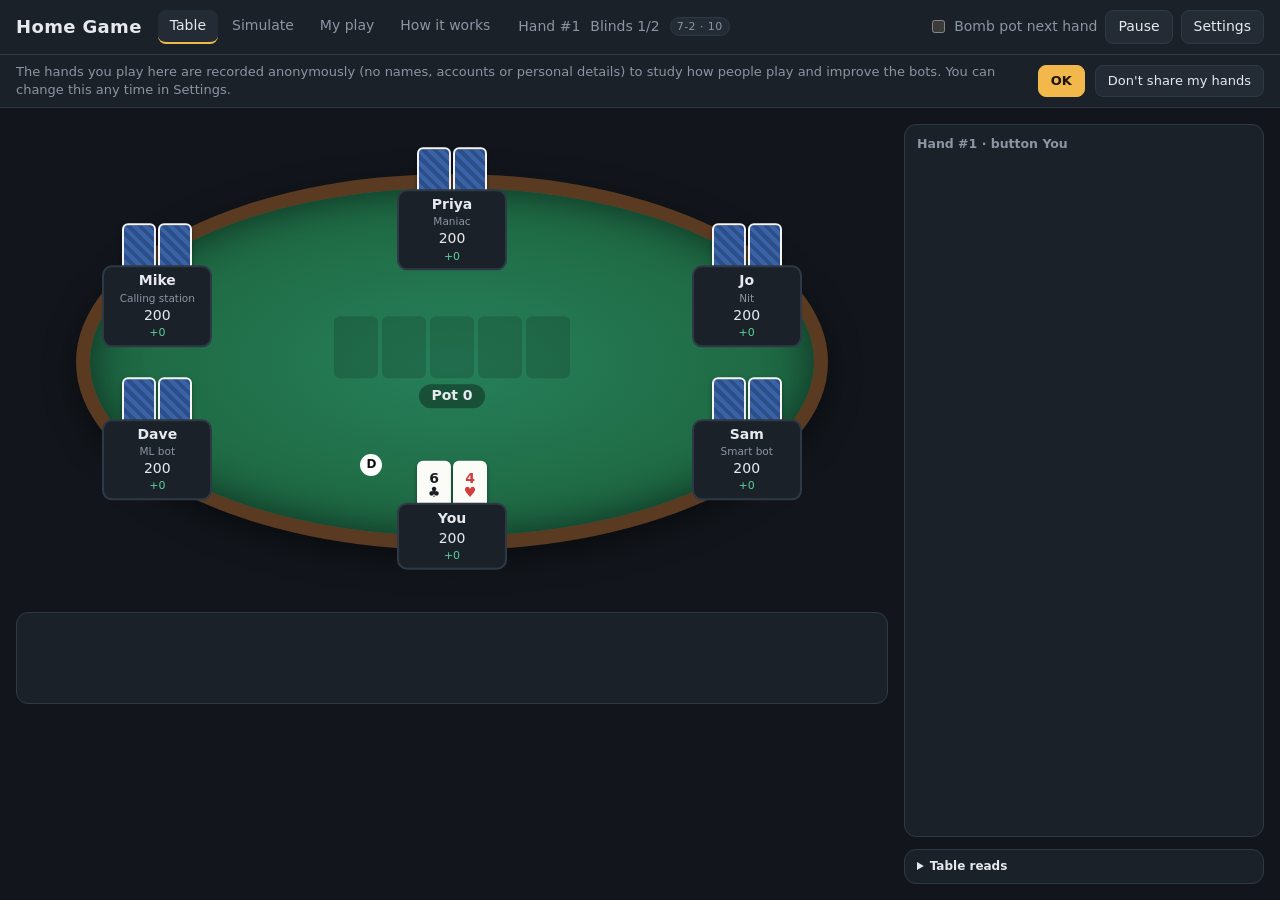
==== poker/index.html @ a900704f "better wording" ====
<!doctype html>
<html lang="en">
  <head>
    <meta charset="UTF-8" />
    <meta name="viewport" content="width=device-width, initial-scale=1.0" />
    <title>Home Game</title>
    <script type="module" crossorigin src="/poker/assets/index-DXWaeYOA.js"></script>
    <link rel="stylesheet" crossorigin href="/poker/assets/index-NTzuXnZW.css">
  </head>
  <body>
    <div id="root"></div>
  </body>
</html>
---- poker/assets/index-NTzuXnZW.css ----
:root{--bg: #12161c;--panel: #1b2129;--panel-2: #232b35;--border: #2f3946;--text: #e6e9ee;--muted: #8b95a3;--felt: #1f6b45;--felt-edge: #5a3b22;--accent: #f2b84b;--good: #5ad19a;--bad: #ef6b6b;--card: #fbfbf8;--card-red: #d23c3c;--card-black: #1b1f24;color-scheme:dark}*{box-sizing:border-box}body{margin:0;background:var(--bg);color:var(--text);font:14px/1.4 system-ui,-apple-system,Segoe UI,sans-serif}button{font:inherit;color:var(--text);background:var(--panel-2);border:1px solid var(--border);border-radius:8px;padding:6px 12px;cursor:pointer}button:hover{border-color:var(--muted)}button.primary,button.raise{background:var(--accent);color:#1a1407;border-color:var(--accent);font-weight:600}button.fold{background:#3a2226;border-color:#5c3036}input{font:inherit;color:var(--text);background:var(--bg);border:1px solid var(--border);border-radius:6px;padding:4px 8px}.app{display:flex;flex-direction:column;min-height:100vh}header{display:flex;align-items:center;gap:16px;flex-wrap:wrap;padding:10px 16px;border-bottom:1px solid var(--border);background:var(--panel)}header h1{font-size:18px;margin:0;letter-spacing:.02em}.share-notice{display:flex;align-items:center;gap:10px;flex-wrap:wrap;padding:8px 16px;border-bottom:1px solid var(--border);background:var(--panel);color:var(--muted);font-size:13px}.share-notice span{flex:1 1 320px}.meta{display:flex;gap:10px;align-items:center;color:var(--muted);flex-wrap:wrap}.controls{margin-left:auto;display:flex;gap:8px;align-items:center}.toggle{display:flex;gap:6px;align-items:center;color:var(--muted);cursor:pointer}.tag{display:inline-block;font-size:11px;padding:1px 6px;border-radius:999px;background:var(--panel-2);border:1px solid var(--border);color:var(--muted);text-transform:uppercase;letter-spacing:.04em}.tag.bomb{background:#7a2e1d;border-color:#b4472c;color:#ffd9cc}.tag.nit{margin-left:6px;background:#3b3357;border-color:#5d4f8c;color:#d8ccff}main{flex:1;display:grid;grid-template-columns:minmax(0,1fr) 360px;gap:16px;padding:16px}@media (max-width: 900px){main{grid-template-columns:1fr}}.table-col{display:flex;flex-direction:column;gap:12px;min-width:0}.table-wrap{width:100%;max-width:1000px;margin:0 auto;padding:50px 60px}.felt{position:relative;width:100%;aspect-ratio:2 / 1;border-radius:50%;background:radial-gradient(ellipse at center,#26805a 0%,var(--felt) 60%,#17543a 100%);border:14px solid var(--felt-edge);box-shadow:inset 0 0 40px #00000080,0 10px 30px #00000080}.center{position:absolute;left:50%;top:50%;transform:translate(-50%,-50%);display:flex;flex-direction:column;align-items:center;gap:6px}.boards{display:flex;flex-direction:column;gap:4px}.board{display:flex;gap:4px}.slot{width:44px;height:62px;border-radius:6px;background:#00000026}.pot{background:#00000059;padding:2px 12px;border-radius:999px;font-weight:600}.card{width:44px;height:62px;border-radius:6px;background:var(--card);color:var(--card-black);display:flex;flex-direction:column;align-items:center;justify-content:center;font-weight:700;box-shadow:0 2px 4px #0006;line-height:1}.card .rank,.card .suit{font-size:18px}.card.red{color:var(--card-red)}.card.small{width:34px;height:48px}.card.small .rank,.card.small .suit{font-size:14px}.card.back{background:repeating-linear-gradient(45deg,#2c4f8a,#2c4f8a 4px,#3a62a6 4px,#3a62a6 8px);border:2px solid #f4f4f4}.seat{position:absolute;transform:translate(-50%,-50%);display:flex;flex-direction:column;align-items:center;gap:2px;width:120px}.seat .hole{display:flex;gap:2px;height:48px;margin-bottom:-8px;z-index:1}.plate{background:var(--panel);border:2px solid var(--border);border-radius:10px;padding:4px 10px;text-align:center;min-width:110px;position:relative;z-index:2}.plate .name{font-weight:600;white-space:nowrap}.plate .stack{font-variant-numeric:tabular-nums}.plate .net{font-size:11px;font-variant-numeric:tabular-nums}.net.up{color:var(--good)}.net.down{color:var(--bad)}.seat.acting .plate{border-color:var(--accent);box-shadow:0 0 12px #f2b84b99}.seat.folded{opacity:.45}.seat.winner .plate{border-color:var(--good);box-shadow:0 0 12px #5ad19a99}.last-action{font-size:12px;color:var(--muted);background:#00000080;padding:0 6px;border-radius:4px}.bet{position:absolute;transform:translate(-50%,-50%);background:#0d0f12cc;border:2px dashed var(--accent);color:var(--accent);border-radius:999px;padding:0 8px;font-weight:600;font-size:13px}.dealer{position:absolute;transform:translate(-50%,-50%);width:22px;height:22px;border-radius:50%;background:#fff;color:#111;font-weight:800;font-size:12px;display:flex;align-items:center;justify-content:center}.bottom-bar{min-height:92px;background:var(--panel);border:1px solid var(--border);border-radius:12px;padding:12px}.idle{display:flex;gap:12px;align-items:center;height:100%}.waiting{color:var(--muted)}.action-bar{display:flex;flex-direction:column;gap:8px;width:100%;max-width:460px}.action-bar .buttons{display:grid;grid-auto-flow:column;grid-auto-columns:1fr;gap:8px}.action-bar .buttons button{padding:10px 12px;font-size:15px;display:flex;flex-direction:column;align-items:center;line-height:1.2}.action-bar .buttons button small{font-size:11px;font-weight:500;opacity:.75}.sizing{display:flex;flex-direction:column;gap:6px}.presets{display:grid;grid-auto-flow:column;grid-auto-columns:1fr;gap:4px}.presets button{padding:5px 4px;font-size:13px}.presets button.on{border-color:var(--accent);color:var(--accent)}.amount-row{display:flex;gap:6px;align-items:center}.amount-row input[type=range]{flex:1;min-width:0;accent-color:var(--accent)}.amount-row .amount{width:72px;text-align:right}.amount-row .step{width:30px;padding:4px 0}.side{display:flex;flex-direction:column;gap:12px;max-height:calc(100vh - 100px);min-height:0}.log{background:var(--panel);border:1px solid var(--border);border-radius:12px;padding:10px 12px;flex:1;min-height:160px;overflow-y:auto;font-size:12.5px}.log-hand+.log-hand{margin-top:10px;padding-top:10px;border-top:1px solid var(--border)}.log-title{font-weight:600;color:var(--muted);margin-bottom:4px}.log-line.board{color:#9fd3ff}.log-line.win{color:var(--good)}.log-line.bounty{color:var(--accent);font-weight:600}.log-line.nit{color:#c9b6ff;font-weight:600}.log-line.post,.log-line.refund{color:var(--muted)}.modal-backdrop{position:fixed;top:0;right:0;bottom:0;left:0;background:#0009;display:flex;align-items:center;justify-content:center;z-index:10;padding:16px}.modal{background:var(--panel);border:1px solid var(--border);border-radius:14px;padding:18px 22px;width:560px;max-width:100%;max-height:90vh;overflow-y:auto}.modal h2{margin:0 0 8px}.modal h3{margin:14px 0 6px;font-size:13px;text-transform:uppercase;letter-spacing:.06em;color:var(--muted)}.field{display:flex;align-items:center;justify-content:space-between;gap:10px;padding:3px 0}.field span small{display:block;color:var(--muted);font-size:11px}.field input[type=number]{width:90px}.field input:not([type]){flex:1;max-width:300px}.field.check{justify-content:flex-start;cursor:pointer}.grid{display:grid;grid-template-columns:1fr 1fr;column-gap:20px}.rule{display:grid;grid-template-columns:1fr 1fr;column-gap:20px;align-items:center}.modal-actions{display:flex;justify-content:flex-end;gap:8px;margin-top:16px}.seat.out{opacity:.4}.last-action{animation:fade-in calc(.25s / var(--speed)) ease-out}.last-action.win{color:#0f2a1c;background:var(--good);font-weight:700}.seat.winner .plate{animation:glow calc(.9s / var(--speed)) ease-in-out 2}select{font:inherit;color:var(--text);background:var(--bg);border:1px solid var(--border);border-radius:6px;padding:4px 8px}.anim-deal{animation:deal calc(.32s / var(--speed)) cubic-bezier(.2,.8,.3,1) both}.anim-flip{animation:flip calc(.38s / var(--speed)) ease-out both}.anim-pop{animation:pop calc(.22s / var(--speed)) ease-out both}@keyframes deal{0%{opacity:0;transform:translateY(-60px) scale(.5) rotate(-15deg)}to{opacity:1;transform:none}}@keyframes flip{0%{opacity:0;transform:perspective(400px) rotateY(90deg) translateY(-6px)}to{opacity:1;transform:none}}@keyframes pop{0%{opacity:0;transform:translate(-50%,-50%) scale(.4)}to{opacity:1;transform:translate(-50%,-50%) scale(1)}}@keyframes fade-in{0%{opacity:0;transform:translateY(4px)}to{opacity:1;transform:none}}@keyframes glow{50%{box-shadow:0 0 26px #5ad19af2}}.chip-flight{position:absolute;transform:translate(-50%,-50%);z-index:5;pointer-events:none;background:var(--accent);color:#1a1407;font-weight:700;font-size:12px;border-radius:999px;padding:1px 8px;box-shadow:0 2px 6px #00000080;animation:fly calc(.6s / var(--speed)) ease-in-out both}@keyframes fly{0%{left:var(--fx);top:var(--fy);opacity:1}85%{opacity:1}to{left:var(--tx);top:var(--ty);opacity:0}}.no-anim *,.no-anim *:before,.no-anim *:after{animation:none!important}.no-anim .chip-flight{display:none}:root{--raise: #e0703a;--call: #3fa56b;--fold: #2a323d}.modal{display:flex;flex-direction:column;width:620px;height:min(720px,90vh);padding:0;overflow:hidden}.modal.wide{width:min(1240px,96vw)}.modal-head{padding:16px 22px 0;border-bottom:1px solid var(--border)}.modal-head h2{margin:0 0 10px}.modal-body{flex:1;overflow-y:auto;padding:14px 22px}.modal-actions{padding:12px 22px;margin:0;border-top:1px solid var(--border);align-items:center}.modal-actions .hint{margin-right:auto}.tabs{display:flex;gap:2px;flex-wrap:wrap}.tabs button{border:none;border-radius:8px 8px 0 0;background:transparent;color:var(--muted);padding:8px 14px;border-bottom:2px solid transparent}.tabs button.active{color:var(--text);border-bottom-color:var(--accent);background:var(--panel-2)}.tabs.small{margin-bottom:6px;border-bottom:1px solid var(--border)}.tabs.small button{padding:4px 10px;font-size:12.5px}button:disabled{opacity:.45;cursor:default}button.danger{border-color:#6b3036;color:#f3a3a3}button.link{background:none;border:none;color:var(--accent);padding:0 0 0 8px;text-decoration:underline}button.active{border-color:var(--accent)}.hint{color:var(--muted);font-size:12.5px}.muted{color:var(--muted)}.seat-rows{display:flex;flex-direction:column;gap:6px;margin:10px 0}.seat-row{display:grid;grid-template-columns:40px 1fr 1fr 1fr;gap:10px;align-items:center}.seat-row.head{color:var(--muted);font-size:12px;text-transform:uppercase;letter-spacing:.05em}.pe{display:grid;grid-template-columns:190px 300px minmax(0,1fr);gap:18px;min-height:100%}.pe-list{display:flex;flex-direction:column;gap:4px}.pe-item{text-align:left;display:flex;flex-direction:column;gap:1px}.pe-item small{font-size:11px;color:var(--accent)}.pe-item small.muted{color:var(--muted)}.pe-item.active{background:#2e3845}.pe-list-actions{display:flex;flex-direction:column;gap:6px;margin-top:10px}.pe-sliders h3{margin:12px 0 4px}.pe-sliders h4{margin:8px 0 2px;font-size:12px;color:var(--muted);font-weight:500}.slider{display:grid;grid-template-columns:130px 1fr 30px;gap:8px;align-items:center;padding:2px 0}.slider input{accent-color:var(--accent);width:100%}.slider-label{font-size:13px}.slider-value{font-variant-numeric:tabular-nums;color:var(--muted);text-align:right;font-size:12px}.range-stats{margin:6px 0;color:var(--muted)}.range-stats b{color:var(--text)}.range-grid{display:grid;grid-template-columns:repeat(13,1fr);gap:2px;-webkit-user-select:none;user-select:none;touch-action:none;max-width:470px}.range-cell{position:relative;aspect-ratio:1;display:flex;align-items:center;justify-content:center;font-size:11px;font-weight:600;border-radius:3px;cursor:crosshair;color:#fff;text-shadow:0 1px 2px rgba(0,0,0,.8)}.range-cell:hover{outline:2px solid var(--text);z-index:1}.range-cell.overridden{box-shadow:inset 0 0 0 2px #fff}.fav-dot{position:absolute;top:0;right:2px;font-size:9px;color:#ffe066}.legend{display:flex;gap:14px;flex-wrap:wrap;margin:8px 0;font-size:12px;color:var(--muted);align-items:center}.legend i{display:inline-block;width:12px;height:12px;border-radius:2px;margin-right:4px;vertical-align:-2px}.legend i.ov{box-shadow:inset 0 0 0 2px #fff;background:var(--fold)}.brushes{display:flex;gap:6px;align-items:center;flex-wrap:wrap;margin:6px 0}.brushes button{padding:4px 10px}@media (max-width: 1000px){.pe{grid-template-columns:1fr}}.plate .persona{font-size:10.5px;color:var(--muted);white-space:nowrap}.tilt{height:3px;background:#3a2226;border-radius:2px;margin-top:3px;overflow:hidden}.tilt i{display:block;height:100%;background:linear-gradient(to right,#f2b84b,#ef4b4b)}.advisor{background:var(--panel);border:1px solid var(--border);border-radius:12px;padding:10px 12px;font-size:12.5px}.advisor-head{display:flex;flex-direction:column;gap:2px;margin-bottom:8px}.advisor-rows{display:flex;flex-direction:column;gap:3px}.advisor-row{display:grid;grid-template-columns:1fr 70px 62px 34px auto;gap:6px;align-items:center;padding:2px 4px;border-radius:6px}.advisor-row.best{background:#2c3a2f}.advisor-row .ev,.advisor-row .mix{text-align:right;font-variant-numeric:tabular-nums}.advisor-row button{padding:1px 6px;font-size:11px}.ev-bar{position:relative;height:8px;background:var(--fold);border-radius:4px}.ev-bar i{position:absolute;top:0;bottom:0;border-radius:4px}.ev-bar i.pos{left:50%;background:var(--good)}.ev-bar i.neg{right:50%;background:var(--bad)}.advisor-note{font-size:11px;margin:6px 0}.advisor-rows.ml .advisor-row{grid-template-columns:1fr 50px 50px 40px 70px 44px}.advisor-rows.ml .advisor-row .ev small{font-size:10px}.advisor-rows.ml .advisor-row .ev.top-ev{color:var(--good);font-weight:600}.ev-differs{display:block;margin-bottom:4px;color:var(--text)}.advisor-rows.ml .advisor-row.header{font-size:10.5px}.advisor-rows.ml .advisor-row.header .mix,.advisor-rows.ml .advisor-row.header .ev{text-align:right}.advisor-rows.ml .advisor-row.header .ev-bar{background:none}.link-button{background:none;border:none;color:var(--muted);text-decoration:underline;padding:2px 4px;font-size:11px;align-self:flex-start}.trust{display:flex;flex-direction:column;gap:4px;margin-top:8px;font-size:11.5px}.trust-row{display:grid;grid-template-columns:90px 1fr 130px;gap:8px;align-items:center}.trust-row i{height:6px;background:var(--fold);border-radius:3px;overflow:hidden}.trust-row i b{display:block;height:100%;background:var(--accent)}.reads{display:flex;flex-direction:column;gap:6px;margin-top:6px}.read{display:flex;gap:8px;align-items:center}.mini-heat{display:grid;grid-template-columns:repeat(13,5px);gap:1px;flex-shrink:0}.mini-heat div{width:5px;height:5px;background:var(--accent)}.mini-heat.big{grid-template-columns:repeat(13,9px)}.mini-heat.big div{width:9px;height:9px;border-radius:1px}.ranges{display:flex;flex-direction:column;gap:8px;margin-top:10px}.range-read{display:flex;gap:10px;align-items:flex-start}.range-read .who{font-weight:600}.range-read small{display:block;font-size:11px}.range-compare{display:flex;gap:10px;margin-top:4px}.range-compare figure{margin:0;display:flex;flex-direction:column;gap:2px;font-size:10.5px}.slider-field{display:grid;grid-template-columns:1fr 200px 34px;gap:10px;align-items:center;margin:12px 0}.slider-field small{display:block;color:var(--muted);font-size:11px}.slider-field input{accent-color:var(--accent)}.rivalry-row{display:grid;grid-template-columns:1fr 20px 1fr 120px auto auto;gap:8px;align-items:center;margin-bottom:6px}.rivalry-row input[type=range]{accent-color:var(--bad)}.rival{margin-left:5px;color:#ff8a7a;cursor:help}.reads-panel{background:var(--panel);border:1px solid var(--border);border-radius:12px;padding:8px 12px;font-size:12px;flex-shrink:0;max-height:45vh;overflow-y:auto}.reads-panel summary{cursor:pointer;font-weight:600}.reads-head,.reads-stats{display:grid;grid-template-columns:1fr 36px 36px 36px 36px;gap:4px}.reads-head{margin:6px 0 2px;font-size:11px}.reads-head span:not(:first-child),.reads-stats span:not(:first-child){text-align:right;font-variant-numeric:tabular-nums}.reads-row{padding:5px 0;border-top:1px solid var(--border)}.reads-image{margin-top:2px}.reads-image .muted{font-size:11px}.view-tabs button{padding:6px 12px;border-radius:8px}.sim-view{padding:16px;max-width:1200px;margin:0 auto;display:flex;flex-direction:column;gap:16px}.sim-setup{background:var(--panel);border:1px solid var(--border);border-radius:12px;padding:14px 18px}.sim-setup h2{margin:0 0 4px}.sim-controls{display:flex;gap:18px;align-items:center;flex-wrap:wrap;margin-top:10px}.sim-controls .field{gap:8px}.sim-controls .field small{display:block;color:var(--muted);font-size:11px}.sim-controls input[type=number]{width:70px}.sim-tables{display:flex;flex-direction:column;gap:10px;margin-top:14px}.sim-table{border:1px solid var(--border);border-radius:10px;padding:10px 12px;background:var(--panel-2)}.sim-table-head{display:flex;align-items:center;gap:12px;flex-wrap:wrap;margin-bottom:8px}.sim-table-head .seat-count{display:flex;align-items:center;gap:6px;margin-left:auto}.sim-table-head .seat-count button{width:26px;padding:2px 0}.sim-table-head button.link{background:none;border:none;color:var(--muted);text-decoration:underline;padding:0}.sim-seats{display:grid;grid-template-columns:repeat(auto-fill,minmax(170px,1fr));gap:6px 10px}.sim-seats label{display:flex;flex-direction:column;gap:2px;font-size:12px}.sim-seats select{width:100%}.sim-add{display:flex;gap:8px;align-items:center;flex-wrap:wrap}.sim-result{display:flex;flex-direction:column;gap:10px}.sim-result>h3{margin:4px 0 0}.leaderboard h3{margin:4px 0 8px;font-size:14px}.sim-empty{text-align:center;padding:40px}.sim-progress{display:flex;align-items:center;gap:12px;color:var(--muted);font-variant-numeric:tabular-nums}.sim-progress .bar{flex:1;height:8px;background:var(--panel-2);border-radius:4px;overflow:hidden}.sim-progress .bar i{display:block;height:100%;background:var(--accent);transition:width .2s}.leaderboard{background:var(--panel);border:1px solid var(--border);border-radius:12px;padding:10px 14px;overflow-x:auto}.leaderboard table{width:100%;border-collapse:collapse;font-size:13px}.leaderboard th{text-align:right;color:var(--muted);font-weight:500;font-size:11.5px;padding:6px 8px;border-bottom:1px solid var(--border);white-space:nowrap;cursor:help}.leaderboard th:nth-child(-n+2){text-align:left}.leaderboard td{padding:6px 8px;border-bottom:1px solid #252d37;white-space:nowrap}.leaderboard td.num{text-align:right;font-variant-numeric:tabular-nums}.leaderboard td small{display:block;font-size:11px}.leaderboard td.num small{display:inline}.who{display:inline-flex;align-items:center;gap:6px;font-weight:600}.who i,.chart-legend i,.tip-row i{display:inline-block;width:10px;height:10px;border-radius:3px;flex-shrink:0}.chart-card{background:var(--panel);border:1px solid var(--border);border-radius:12px;padding:12px 14px}.chart-card h3{margin:0 0 8px;font-size:14px}.results-chart{position:relative}.results-chart svg{display:block}.results-chart .grid{stroke:#2a323d;stroke-width:1}.results-chart .axis-zero{stroke:#4a5563;stroke-width:1}.results-chart .tick{fill:var(--muted);font-size:11px;font-variant-numeric:tabular-nums}.results-chart .crosshair{stroke:#6b7684;stroke-width:1}.results-chart .dot{stroke:var(--panel);stroke-width:2}.chart-legend{display:flex;flex-wrap:wrap;gap:12px;margin-bottom:8px;font-size:12.5px}.chart-legend span{display:inline-flex;align-items:center;gap:6px;cursor:default}.chart-legend span.dim{opacity:.4}.chart-tip{position:absolute;pointer-events:none;background:#0f1318f0;border:1px solid var(--border);border-radius:8px;padding:6px 10px;font-size:12px;min-width:170px}.tip-title{color:var(--muted);margin-bottom:4px}.tip-row{display:grid;grid-template-columns:12px 1fr auto;gap:6px;align-items:center}.tip-row b{font-variant-numeric:tabular-nums;font-weight:600}.peek-label{font-size:10.5px;color:var(--text);background:#0009;padding:0 6px;border-radius:4px;margin-top:10px;z-index:3;white-space:nowrap}.seat.folded .hole .card{filter:grayscale(.6)}.advisor-row.with-prior{grid-template-columns:1fr 64px 58px 32px 32px}.close-spot{align-self:flex-start;font-size:11px;color:#1a1407;background:var(--accent);border-radius:999px;padding:1px 8px;margin-top:2px}.advisor-row{grid-template-columns:1fr 60px 78px 34px auto}.advisor-row .ev small{font-size:10px}.sanity-flag{font-size:11.5px;color:#ffd0c9;background:#4a2226;border:1px solid #7a343b;border-radius:6px;padding:3px 7px;margin-top:4px}.pv{padding:16px;max-width:1200px;margin:0 auto;display:flex;flex-direction:column;gap:16px}.pv-card{background:var(--panel);border:1px solid var(--border);border-radius:12px;padding:14px 18px;min-width:0}.pv-card h3{margin:0 0 8px;font-size:14px}.pv-card h4{margin:14px 0 6px;font-size:12px;color:var(--muted);text-transform:uppercase;letter-spacing:.05em}.pv-head{display:flex;justify-content:space-between;align-items:center;gap:16px;flex-wrap:wrap}.pv-head h2{margin:0 0 4px}.pv-kpis{display:flex;gap:28px}.pv-kpis div{display:flex;flex-direction:column;align-items:flex-end}.pv-kpis b{font-size:22px;font-variant-numeric:tabular-nums}.pv-kpis span{color:var(--muted);font-size:12px}.pv-grid{display:grid;grid-template-columns:repeat(2,minmax(0,1fr));gap:16px}@media (max-width: 900px){.pv-grid{grid-template-columns:1fr}}.pv-bar{display:grid;grid-template-columns:140px 1fr 30px;gap:8px;align-items:center;margin:4px 0;font-size:13px}.pv-bar i{height:8px;background:var(--fold);border-radius:4px;overflow:hidden}.pv-bar b{display:block;height:100%;background:var(--accent)}.pv-card button{margin-top:10px}.pv-leaks{margin:0;padding-left:18px;display:flex;flex-direction:column;gap:8px;font-size:13px}.pv-table{width:100%;border-collapse:collapse;font-size:13px}.pv-table th{text-align:left;color:var(--muted);font-weight:500;font-size:11.5px;padding:4px 6px;border-bottom:1px solid var(--border)}.pv-table td{padding:4px 6px;border-bottom:1px solid #252d37}.pv-table td.num{font-variant-numeric:tabular-nums}.chip{font-size:11px;padding:1px 7px;border-radius:999px;border:1px solid var(--border)}.chip.ok{color:var(--good);border-color:#2f6b4f}.chip.low,.chip.high{color:var(--accent);border-color:#7a5d23}.up{color:var(--good)}.down{color:var(--bad)}.range-grid.read-only .range-cell{cursor:default}.range-cell.faded{opacity:.25}.gto-panel{margin-top:8px}.gto-row{display:grid;grid-template-columns:1fr 90px 38px auto;gap:6px;align-items:center;padding:2px 4px;border-radius:6px}.gto-row.best{background:#2c3a2f}.gto-row .mix{text-align:right;font-variant-numeric:tabular-nums}.gto-row button{padding:1px 6px;font-size:11px}.freq-bar{height:8px;background:#ffffff14;border-radius:4px;overflow:hidden}.freq-bar i{display:block;height:100%;background:#6aa7ff;border-radius:4px}.how{max-width:820px;margin:0 auto;padding:24px 16px 64px;line-height:1.65;font-size:15px}.how h1{font-size:28px;margin:0 0 8px}.how h2{font-size:21px;margin:0 0 10px;padding-top:8px}.how h3{font-size:16px;margin:18px 0 6px;color:var(--accent)}.how p,.how li{color:var(--text)}.how ul,.how ol{padding-left:22px}.how li{margin:6px 0}.how a{color:var(--accent)}.how-lede{color:var(--muted)!important;font-size:16px}.how-toc{display:flex;flex-wrap:wrap;gap:6px 14px;margin:14px 0 6px;padding:10px 14px;background:var(--panel);border:1px solid var(--border);border-radius:10px;font-size:13px}.how-toc a{text-decoration:none}.how-section{margin-top:28px;padding-top:4px;border-top:1px solid var(--border);scroll-margin-top:12px}.how .cite{font-size:11px;margin-left:1px}.how .cite a{text-decoration:none}.how-table{width:100%;border-collapse:collapse;font-size:13.5px;margin:10px 0 14px}.how-table th,.how-table td{border:1px solid var(--border);padding:7px 9px;text-align:left;vertical-align:top}.how-table th{background:var(--panel);color:var(--muted);font-weight:600}.how-refs{font-size:13px}.how-refs li{margin:5px 0;color:var(--muted)}.how-refs a{word-break:break-all}@media (max-width: 600px){.how{font-size:14.5px}.how-table{font-size:12.5px}}
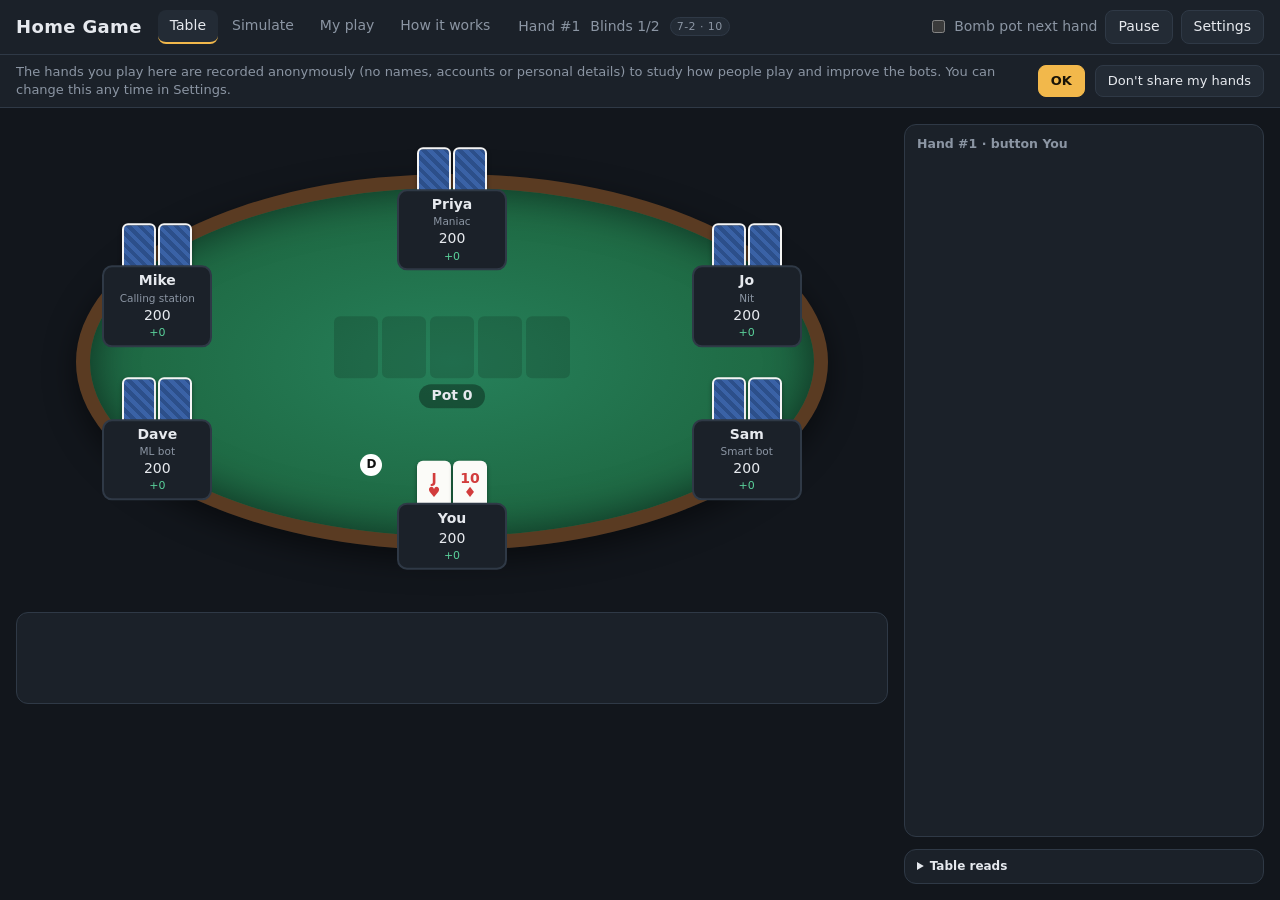
==== commit 0d7ef972: "hand percentages, phone optimization, hand indicator" ====
--- a/poker/index.html
+++ b/poker/index.html
@@ -4,8 +4,8 @@
     <meta charset="UTF-8" />
     <meta name="viewport" content="width=device-width, initial-scale=1.0" />
     <title>Home Game</title>
-    <script type="module" crossorigin src="/poker/assets/index-DXWaeYOA.js"></script>
-    <link rel="stylesheet" crossorigin href="/poker/assets/index-NTzuXnZW.css">
+    <script type="module" crossorigin src="/poker/assets/index-klAydPJX.js"></script>
+    <link rel="stylesheet" crossorigin href="/poker/assets/index-BfSLTcI7.css">
   </head>
   <body>
     <div id="root"></div>
--- a/poker/assets/index-BfSLTcI7.css
+++ b/poker/assets/index-BfSLTcI7.css
@@ -0,0 +1 @@
+:root{--bg: #12161c;--panel: #1b2129;--panel-2: #232b35;--border: #2f3946;--text: #e6e9ee;--muted: #8b95a3;--felt: #1f6b45;--felt-edge: #5a3b22;--accent: #f2b84b;--good: #5ad19a;--bad: #ef6b6b;--card: #fbfbf8;--card-red: #d23c3c;--card-black: #1b1f24;color-scheme:dark}*{box-sizing:border-box}body{margin:0;background:var(--bg);color:var(--text);font:14px/1.4 system-ui,-apple-system,Segoe UI,sans-serif}button{font:inherit;color:var(--text);background:var(--panel-2);border:1px solid var(--border);border-radius:8px;padding:6px 12px;cursor:pointer}button:hover{border-color:var(--muted)}button.primary,button.raise{background:var(--accent);color:#1a1407;border-color:var(--accent);font-weight:600}button.fold{background:#3a2226;border-color:#5c3036}input{font:inherit;color:var(--text);background:var(--bg);border:1px solid var(--border);border-radius:6px;padding:4px 8px}.app{display:flex;flex-direction:column;min-height:100vh}header{display:flex;align-items:center;gap:16px;flex-wrap:wrap;padding:10px 16px;border-bottom:1px solid var(--border);background:var(--panel)}header h1{font-size:18px;margin:0;letter-spacing:.02em}.share-notice{display:flex;align-items:center;gap:10px;flex-wrap:wrap;padding:8px 16px;border-bottom:1px solid var(--border);background:var(--panel);color:var(--muted);font-size:13px}.share-notice span{flex:1 1 320px}.meta{display:flex;gap:10px;align-items:center;color:var(--muted);flex-wrap:wrap}.controls{margin-left:auto;display:flex;gap:8px;align-items:center}.toggle{display:flex;gap:6px;align-items:center;color:var(--muted);cursor:pointer}.tag{display:inline-block;font-size:11px;padding:1px 6px;border-radius:999px;background:var(--panel-2);border:1px solid var(--border);color:var(--muted);text-transform:uppercase;letter-spacing:.04em}.tag.bomb{background:#7a2e1d;border-color:#b4472c;color:#ffd9cc}.tag.nit{margin-left:6px;background:#3b3357;border-color:#5d4f8c;color:#d8ccff}main{flex:1;display:grid;grid-template-columns:minmax(0,1fr) 360px;gap:16px;padding:16px}@media (max-width: 900px){main{grid-template-columns:1fr}}.table-col{display:flex;flex-direction:column;gap:12px;min-width:0}.table-wrap{width:100%;max-width:1000px;margin:0 auto;padding:50px 60px}.felt{position:relative;width:100%;aspect-ratio:2 / 1;border-radius:50%;background:radial-gradient(ellipse at center,#26805a 0%,var(--felt) 60%,#17543a 100%);border:14px solid var(--felt-edge);box-shadow:inset 0 0 40px #00000080,0 10px 30px #00000080}.center{position:absolute;left:50%;top:50%;transform:translate(-50%,-50%);display:flex;flex-direction:column;align-items:center;gap:6px}.boards{display:flex;flex-direction:column;gap:4px}.board{display:flex;gap:4px}.slot{width:44px;height:62px;border-radius:6px;background:#00000026}.pot{background:#00000059;padding:2px 12px;border-radius:999px;font-weight:600}.card{width:44px;height:62px;border-radius:6px;background:var(--card);color:var(--card-black);display:flex;flex-direction:column;align-items:center;justify-content:center;font-weight:700;box-shadow:0 2px 4px #0006;line-height:1}.card .rank,.card .suit{font-size:18px}.card.red{color:var(--card-red)}.card.small{width:34px;height:48px}.card.small .rank,.card.small .suit{font-size:14px}.card.back{background:repeating-linear-gradient(45deg,#2c4f8a,#2c4f8a 4px,#3a62a6 4px,#3a62a6 8px);border:2px solid #f4f4f4}.seat{position:absolute;transform:translate(-50%,-50%);display:flex;flex-direction:column;align-items:center;gap:2px;width:120px}.seat .hole{display:flex;gap:2px;height:48px;margin-bottom:-8px;z-index:1}.plate{background:var(--panel);border:2px solid var(--border);border-radius:10px;padding:4px 10px;text-align:center;min-width:110px;position:relative;z-index:2}.plate .name{font-weight:600;white-space:nowrap}.plate .stack{font-variant-numeric:tabular-nums}.plate .net{font-size:11px;font-variant-numeric:tabular-nums}.net.up{color:var(--good)}.net.down{color:var(--bad)}.seat.acting .plate{border-color:var(--accent);box-shadow:0 0 12px #f2b84b99}.seat.folded{opacity:.45}.seat.winner .plate{border-color:var(--good);box-shadow:0 0 12px #5ad19a99}.last-action{font-size:12px;color:var(--muted);background:#00000080;padding:0 6px;border-radius:4px}.bet{position:absolute;transform:translate(-50%,-50%);background:#0d0f12cc;border:2px dashed var(--accent);color:var(--accent);border-radius:999px;padding:0 8px;font-weight:600;font-size:13px}.dealer{position:absolute;transform:translate(-50%,-50%);width:22px;height:22px;border-radius:50%;background:#fff;color:#111;font-weight:800;font-size:12px;display:flex;align-items:center;justify-content:center}.bottom-bar{min-height:92px;background:var(--panel);border:1px solid var(--border);border-radius:12px;padding:12px}.idle{display:flex;gap:12px;align-items:center;height:100%}.waiting{color:var(--muted)}.action-bar{display:flex;flex-direction:column;gap:8px;width:100%;max-width:460px}.action-bar .buttons{display:grid;grid-auto-flow:column;grid-auto-columns:1fr;gap:8px}.action-bar .buttons button{padding:10px 12px;font-size:15px;display:flex;flex-direction:column;align-items:center;line-height:1.2}.action-bar .buttons button small{font-size:11px;font-weight:500;opacity:.75}.sizing{display:flex;flex-direction:column;gap:6px}.presets{display:grid;grid-auto-flow:column;grid-auto-columns:1fr;gap:4px}.presets button{padding:5px 4px;font-size:13px}.presets button.on{border-color:var(--accent);color:var(--accent)}.amount-row{display:flex;gap:6px;align-items:center}.amount-row input[type=range]{flex:1;min-width:0;accent-color:var(--accent)}.amount-row .amount{width:72px;text-align:right}.amount-row .step{width:30px;padding:4px 0}.side{display:flex;flex-direction:column;gap:12px;max-height:calc(100vh - 100px);min-height:0}.log{background:var(--panel);border:1px solid var(--border);border-radius:12px;padding:10px 12px;flex:1;min-height:160px;overflow-y:auto;font-size:12.5px}.log-hand+.log-hand{margin-top:10px;padding-top:10px;border-top:1px solid var(--border)}.log-title{font-weight:600;color:var(--muted);margin-bottom:4px}.log-line.board{color:#9fd3ff}.log-line.win{color:var(--good)}.log-line.bounty{color:var(--accent);font-weight:600}.log-line.nit{color:#c9b6ff;font-weight:600}.log-line.post,.log-line.refund{color:var(--muted)}.modal-backdrop{position:fixed;top:0;right:0;bottom:0;left:0;background:#0009;display:flex;align-items:center;justify-content:center;z-index:10;padding:16px}.modal{background:var(--panel);border:1px solid var(--border);border-radius:14px;padding:18px 22px;width:560px;max-width:100%;max-height:90vh;overflow-y:auto}.modal h2{margin:0 0 8px}.modal h3{margin:14px 0 6px;font-size:13px;text-transform:uppercase;letter-spacing:.06em;color:var(--muted)}.field{display:flex;align-items:center;justify-content:space-between;gap:10px;padding:3px 0}.field span small{display:block;color:var(--muted);font-size:11px}.field input[type=number]{width:90px}.field input:not([type]){flex:1;max-width:300px}.field.check{justify-content:flex-start;cursor:pointer}.grid{display:grid;grid-template-columns:1fr 1fr;column-gap:20px}.rule{display:grid;grid-template-columns:1fr 1fr;column-gap:20px;align-items:center}.modal-actions{display:flex;justify-content:flex-end;gap:8px;margin-top:16px}.seat.out{opacity:.4}.last-action{animation:fade-in calc(.25s / var(--speed)) ease-out}.last-action.win{color:#0f2a1c;background:var(--good);font-weight:700}.seat.winner .plate{animation:glow calc(.9s / var(--speed)) ease-in-out 2}select{font:inherit;color:var(--text);background:var(--bg);border:1px solid var(--border);border-radius:6px;padding:4px 8px}.anim-deal{animation:deal calc(.32s / var(--speed)) cubic-bezier(.2,.8,.3,1) both}.anim-flip{animation:flip calc(.38s / var(--speed)) ease-out both}.anim-pop{animation:pop calc(.22s / var(--speed)) ease-out both}@keyframes deal{0%{opacity:0;transform:translateY(-60px) scale(.5) rotate(-15deg)}to{opacity:1;transform:none}}@keyframes flip{0%{opacity:0;transform:perspective(400px) rotateY(90deg) translateY(-6px)}to{opacity:1;transform:none}}@keyframes pop{0%{opacity:0;transform:translate(-50%,-50%) scale(.4)}to{opacity:1;transform:translate(-50%,-50%) scale(1)}}@keyframes fade-in{0%{opacity:0;transform:translateY(4px)}to{opacity:1;transform:none}}@keyframes glow{50%{box-shadow:0 0 26px #5ad19af2}}.chip-flight{position:absolute;transform:translate(-50%,-50%);z-index:5;pointer-events:none;background:var(--accent);color:#1a1407;font-weight:700;font-size:12px;border-radius:999px;padding:1px 8px;box-shadow:0 2px 6px #00000080;animation:fly calc(.6s / var(--speed)) ease-in-out both}@keyframes fly{0%{left:var(--fx);top:var(--fy);opacity:1}85%{opacity:1}to{left:var(--tx);top:var(--ty);opacity:0}}.no-anim *,.no-anim *:before,.no-anim *:after{animation:none!important}.no-anim .chip-flight{display:none}:root{--raise: #e0703a;--call: #3fa56b;--fold: #2a323d}.modal{display:flex;flex-direction:column;width:620px;height:min(720px,90vh);padding:0;overflow:hidden}.modal.wide{width:min(1240px,96vw)}.modal-head{padding:16px 22px 0;border-bottom:1px solid var(--border)}.modal-head h2{margin:0 0 10px}.modal-body{flex:1;overflow-y:auto;padding:14px 22px}.modal-actions{padding:12px 22px;margin:0;border-top:1px solid var(--border);align-items:center}.modal-actions .hint{margin-right:auto}.tabs{display:flex;gap:2px;flex-wrap:wrap}.tabs button{border:none;border-radius:8px 8px 0 0;background:transparent;color:var(--muted);padding:8px 14px;border-bottom:2px solid transparent}.tabs button.active{color:var(--text);border-bottom-color:var(--accent);background:var(--panel-2)}.tabs.small{margin-bottom:6px;border-bottom:1px solid var(--border)}.tabs.small button{padding:4px 10px;font-size:12.5px}button:disabled{opacity:.45;cursor:default}button.danger{border-color:#6b3036;color:#f3a3a3}button.link{background:none;border:none;color:var(--accent);padding:0 0 0 8px;text-decoration:underline}button.active{border-color:var(--accent)}.hint{color:var(--muted);font-size:12.5px}.muted{color:var(--muted)}.seat-rows{display:flex;flex-direction:column;gap:6px;margin:10px 0}.seat-row{display:grid;grid-template-columns:40px repeat(3,minmax(0,1fr));gap:10px;align-items:center}.seat-row>*{min-width:0}.seat-row input,.seat-row select{width:100%}.seat-row.head{color:var(--muted);font-size:12px;text-transform:uppercase;letter-spacing:.05em}.pe{display:grid;grid-template-columns:190px 300px minmax(0,1fr);gap:18px;min-height:100%}.pe-list{display:flex;flex-direction:column;gap:4px}.pe-item{text-align:left;display:flex;flex-direction:column;gap:1px}.pe-item small{font-size:11px;color:var(--accent)}.pe-item small.muted{color:var(--muted)}.pe-item.active{background:#2e3845}.pe-list-actions{display:flex;flex-direction:column;gap:6px;margin-top:10px}.pe-sliders h3{margin:12px 0 4px}.pe-sliders h4{margin:8px 0 2px;font-size:12px;color:var(--muted);font-weight:500}.slider{display:grid;grid-template-columns:130px 1fr 30px;gap:8px;align-items:center;padding:2px 0}.slider input{accent-color:var(--accent);width:100%}.slider-label{font-size:13px}.slider-value{font-variant-numeric:tabular-nums;color:var(--muted);text-align:right;font-size:12px}.range-stats{margin:6px 0;color:var(--muted)}.range-stats b{color:var(--text)}.range-grid{display:grid;grid-template-columns:repeat(13,1fr);gap:2px;-webkit-user-select:none;user-select:none;touch-action:none;max-width:470px}.range-cell{position:relative;aspect-ratio:1;display:flex;align-items:center;justify-content:center;font-size:11px;font-weight:600;border-radius:3px;cursor:crosshair;color:#fff;text-shadow:0 1px 2px rgba(0,0,0,.8)}.range-cell:hover{outline:2px solid var(--text);z-index:1}.range-cell.overridden{box-shadow:inset 0 0 0 2px #fff}.fav-dot{position:absolute;top:0;right:2px;font-size:9px;color:#ffe066}.legend{display:flex;gap:14px;flex-wrap:wrap;margin:8px 0;font-size:12px;color:var(--muted);align-items:center}.legend i{display:inline-block;width:12px;height:12px;border-radius:2px;margin-right:4px;vertical-align:-2px}.legend i.ov{box-shadow:inset 0 0 0 2px #fff;background:var(--fold)}.brushes{display:flex;gap:6px;align-items:center;flex-wrap:wrap;margin:6px 0}.brushes button{padding:4px 10px}@media (max-width: 1000px){.pe{grid-template-columns:1fr}}.plate .persona{font-size:10.5px;color:var(--muted);white-space:nowrap}.tilt{height:3px;background:#3a2226;border-radius:2px;margin-top:3px;overflow:hidden}.tilt i{display:block;height:100%;background:linear-gradient(to right,#f2b84b,#ef4b4b)}.advisor{background:var(--panel);border:1px solid var(--border);border-radius:12px;padding:10px 12px;font-size:12.5px}.advisor-head{display:flex;flex-direction:column;gap:2px;margin-bottom:8px}.advisor-rows{display:flex;flex-direction:column;gap:3px}.advisor-row{display:grid;grid-template-columns:1fr 70px 62px 34px auto;gap:6px;align-items:center;padding:2px 4px;border-radius:6px}.advisor-row.best{background:#2c3a2f}.advisor-row .ev,.advisor-row .mix{text-align:right;font-variant-numeric:tabular-nums}.advisor-row button{padding:1px 6px;font-size:11px}.ev-bar{position:relative;height:8px;background:var(--fold);border-radius:4px}.ev-bar i{position:absolute;top:0;bottom:0;border-radius:4px}.ev-bar i.pos{left:50%;background:var(--good)}.ev-bar i.neg{right:50%;background:var(--bad)}.advisor-note{font-size:11px;margin:6px 0}.advisor-rows.ml .advisor-row{grid-template-columns:1fr 50px 50px 40px 70px 44px}.advisor-rows.ml .advisor-row .ev small{font-size:10px}.advisor-rows.ml .advisor-row .ev.top-ev{color:var(--good);font-weight:600}.ev-differs{display:block;margin-bottom:4px;color:var(--text)}.advisor-rows.ml .advisor-row.header{font-size:10.5px}.advisor-rows.ml .advisor-row.header .mix,.advisor-rows.ml .advisor-row.header .ev{text-align:right}.advisor-rows.ml .advisor-row.header .ev-bar{background:none}.link-button{background:none;border:none;color:var(--muted);text-decoration:underline;padding:2px 4px;font-size:11px;align-self:flex-start}.trust{display:flex;flex-direction:column;gap:4px;margin-top:8px;font-size:11.5px}.trust-row{display:grid;grid-template-columns:90px 1fr 130px;gap:8px;align-items:center}.trust-row i{height:6px;background:var(--fold);border-radius:3px;overflow:hidden}.trust-row i b{display:block;height:100%;background:var(--accent)}.reads{display:flex;flex-direction:column;gap:6px;margin-top:6px}.read{display:flex;gap:8px;align-items:center}.mini-heat{display:grid;grid-template-columns:repeat(13,5px);gap:1px;flex-shrink:0}.mini-heat div{width:5px;height:5px;background:var(--accent)}.mini-heat.big{grid-template-columns:repeat(13,9px)}.mini-heat.big div{width:9px;height:9px;border-radius:1px}.ranges{display:flex;flex-direction:column;gap:8px;margin-top:10px}.range-read{display:flex;gap:10px;align-items:flex-start}.range-read .who{font-weight:600}.range-read small{display:block;font-size:11px}.range-compare{display:flex;gap:10px;margin-top:4px}.range-compare figure{margin:0;display:flex;flex-direction:column;gap:2px;font-size:10.5px}.slider-field{display:grid;grid-template-columns:1fr 200px 34px;gap:10px;align-items:center;margin:12px 0}.slider-field small{display:block;color:var(--muted);font-size:11px}.slider-field input{accent-color:var(--accent)}.rivalry-row{display:grid;grid-template-columns:1fr 20px 1fr 120px auto auto;gap:8px;align-items:center;margin-bottom:6px}.rivalry-row input[type=range]{accent-color:var(--bad)}.rival{margin-left:5px;color:#ff8a7a;cursor:help}.reads-panel{background:var(--panel);border:1px solid var(--border);border-radius:12px;padding:8px 12px;font-size:12px;flex-shrink:0;max-height:45vh;overflow-y:auto}.reads-panel summary{cursor:pointer;font-weight:600}.reads-head,.reads-stats{display:grid;grid-template-columns:1fr 36px 36px 36px 36px;gap:4px}.reads-head{margin:6px 0 2px;font-size:11px}.reads-head span:not(:first-child),.reads-stats span:not(:first-child){text-align:right;font-variant-numeric:tabular-nums}.reads-row{padding:5px 0;border-top:1px solid var(--border)}.reads-image{margin-top:2px}.reads-image .muted{font-size:11px}.view-tabs button{padding:6px 12px;border-radius:8px}.sim-view{padding:16px;max-width:1200px;margin:0 auto;display:flex;flex-direction:column;gap:16px}.sim-setup{background:var(--panel);border:1px solid var(--border);border-radius:12px;padding:14px 18px}.sim-setup h2{margin:0 0 4px}.sim-controls{display:flex;gap:18px;align-items:center;flex-wrap:wrap;margin-top:10px}.sim-controls .field{gap:8px}.sim-controls .field small{display:block;color:var(--muted);font-size:11px}.sim-controls input[type=number]{width:70px}.sim-tables{display:flex;flex-direction:column;gap:10px;margin-top:14px}.sim-table{border:1px solid var(--border);border-radius:10px;padding:10px 12px;background:var(--panel-2)}.sim-table-head{display:flex;align-items:center;gap:12px;flex-wrap:wrap;margin-bottom:8px}.sim-table-head .seat-count{display:flex;align-items:center;gap:6px;margin-left:auto}.sim-table-head .seat-count button{width:26px;padding:2px 0}.sim-table-head button.link{background:none;border:none;color:var(--muted);text-decoration:underline;padding:0}.sim-seats{display:grid;grid-template-columns:repeat(auto-fill,minmax(170px,1fr));gap:6px 10px}.sim-seats label{display:flex;flex-direction:column;gap:2px;font-size:12px}.sim-seats select{width:100%}.sim-add{display:flex;gap:8px;align-items:center;flex-wrap:wrap}.sim-result{display:flex;flex-direction:column;gap:10px}.sim-result>h3{margin:4px 0 0}.leaderboard h3{margin:4px 0 8px;font-size:14px}.sim-empty{text-align:center;padding:40px}.sim-progress{display:flex;align-items:center;gap:12px;color:var(--muted);font-variant-numeric:tabular-nums}.sim-progress .bar{flex:1;height:8px;background:var(--panel-2);border-radius:4px;overflow:hidden}.sim-progress .bar i{display:block;height:100%;background:var(--accent);transition:width .2s}.leaderboard{background:var(--panel);border:1px solid var(--border);border-radius:12px;padding:10px 14px;overflow-x:auto}.leaderboard table{width:100%;border-collapse:collapse;font-size:13px}.leaderboard th{text-align:right;color:var(--muted);font-weight:500;font-size:11.5px;padding:6px 8px;border-bottom:1px solid var(--border);white-space:nowrap;cursor:help}.leaderboard th:nth-child(-n+2){text-align:left}.leaderboard td{padding:6px 8px;border-bottom:1px solid #252d37;white-space:nowrap}.leaderboard td.num{text-align:right;font-variant-numeric:tabular-nums}.leaderboard td small{display:block;font-size:11px}.leaderboard td.num small{display:inline}.who{display:inline-flex;align-items:center;gap:6px;font-weight:600}.who i,.chart-legend i,.tip-row i{display:inline-block;width:10px;height:10px;border-radius:3px;flex-shrink:0}.chart-card{background:var(--panel);border:1px solid var(--border);border-radius:12px;padding:12px 14px}.chart-card h3{margin:0 0 8px;font-size:14px}.results-chart{position:relative}.results-chart svg{display:block}.results-chart .grid{stroke:#2a323d;stroke-width:1}.results-chart .axis-zero{stroke:#4a5563;stroke-width:1}.results-chart .tick{fill:var(--muted);font-size:11px;font-variant-numeric:tabular-nums}.results-chart .crosshair{stroke:#6b7684;stroke-width:1}.results-chart .dot{stroke:var(--panel);stroke-width:2}.chart-legend{display:flex;flex-wrap:wrap;gap:12px;margin-bottom:8px;font-size:12.5px}.chart-legend span{display:inline-flex;align-items:center;gap:6px;cursor:default}.chart-legend span.dim{opacity:.4}.chart-tip{position:absolute;pointer-events:none;background:#0f1318f0;border:1px solid var(--border);border-radius:8px;padding:6px 10px;font-size:12px;min-width:170px}.tip-title{color:var(--muted);margin-bottom:4px}.tip-row{display:grid;grid-template-columns:12px 1fr auto;gap:6px;align-items:center}.tip-row b{font-variant-numeric:tabular-nums;font-weight:600}.peek-label{font-size:10.5px;color:var(--text);background:#0009;padding:0 6px;border-radius:4px;margin-top:10px;z-index:3;white-space:nowrap}.seat.folded .hole .card{filter:grayscale(.6)}.peek-label.with-odds{border:1px solid var(--accent)}.advisor-row.with-prior{grid-template-columns:1fr 64px 58px 32px 32px}.close-spot{align-self:flex-start;font-size:11px;color:#1a1407;background:var(--accent);border-radius:999px;padding:1px 8px;margin-top:2px}.advisor-row{grid-template-columns:1fr 60px 78px 34px auto}.advisor-row .ev small{font-size:10px}.sanity-flag{font-size:11.5px;color:#ffd0c9;background:#4a2226;border:1px solid #7a343b;border-radius:6px;padding:3px 7px;margin-top:4px}.pv{padding:16px;max-width:1200px;margin:0 auto;display:flex;flex-direction:column;gap:16px}.pv-card{background:var(--panel);border:1px solid var(--border);border-radius:12px;padding:14px 18px;min-width:0}.pv-card h3{margin:0 0 8px;font-size:14px}.pv-card h4{margin:14px 0 6px;font-size:12px;color:var(--muted);text-transform:uppercase;letter-spacing:.05em}.pv-head{display:flex;justify-content:space-between;align-items:center;gap:16px;flex-wrap:wrap}.pv-head h2{margin:0 0 4px}.pv-kpis{display:flex;gap:28px}.pv-kpis div{display:flex;flex-direction:column;align-items:flex-end}.pv-kpis b{font-size:22px;font-variant-numeric:tabular-nums}.pv-kpis span{color:var(--muted);font-size:12px}.pv-grid{display:grid;grid-template-columns:repeat(2,minmax(0,1fr));gap:16px}@media (max-width: 900px){.pv-grid{grid-template-columns:1fr}}.pv-bar{display:grid;grid-template-columns:140px 1fr 30px;gap:8px;align-items:center;margin:4px 0;font-size:13px}.pv-bar i{height:8px;background:var(--fold);border-radius:4px;overflow:hidden}.pv-bar b{display:block;height:100%;background:var(--accent)}.pv-card button{margin-top:10px}.pv-leaks{margin:0;padding-left:18px;display:flex;flex-direction:column;gap:8px;font-size:13px}.pv-table{width:100%;border-collapse:collapse;font-size:13px}.pv-table th{text-align:left;color:var(--muted);font-weight:500;font-size:11.5px;padding:4px 6px;border-bottom:1px solid var(--border)}.pv-table td{padding:4px 6px;border-bottom:1px solid #252d37}.pv-table td.num{font-variant-numeric:tabular-nums}.chip{font-size:11px;padding:1px 7px;border-radius:999px;border:1px solid var(--border)}.chip.ok{color:var(--good);border-color:#2f6b4f}.chip.low,.chip.high{color:var(--accent);border-color:#7a5d23}.up{color:var(--good)}.down{color:var(--bad)}.range-grid.read-only .range-cell{cursor:default}.range-cell.faded{opacity:.25}.gto-panel{margin-top:8px}.gto-row{display:grid;grid-template-columns:1fr 90px 38px auto;gap:6px;align-items:center;padding:2px 4px;border-radius:6px}.gto-row.best{background:#2c3a2f}.gto-row .mix{text-align:right;font-variant-numeric:tabular-nums}.gto-row button{padding:1px 6px;font-size:11px}.freq-bar{height:8px;background:#ffffff14;border-radius:4px;overflow:hidden}.freq-bar i{display:block;height:100%;background:#6aa7ff;border-radius:4px}.how{max-width:820px;margin:0 auto;padding:24px 16px 64px;line-height:1.65;font-size:15px}.how h1{font-size:28px;margin:0 0 8px}.how h2{font-size:21px;margin:0 0 10px;padding-top:8px}.how h3{font-size:16px;margin:18px 0 6px;color:var(--accent)}.how p,.how li{color:var(--text)}.how ul,.how ol{padding-left:22px}.how li{margin:6px 0}.how a{color:var(--accent)}.how-lede{color:var(--muted)!important;font-size:16px}.how-toc{display:flex;flex-wrap:wrap;gap:6px 14px;margin:14px 0 6px;padding:10px 14px;background:var(--panel);border:1px solid var(--border);border-radius:10px;font-size:13px}.how-toc a{text-decoration:none}.how-section{margin-top:28px;padding-top:4px;border-top:1px solid var(--border);scroll-margin-top:12px}.how .cite{font-size:11px;margin-left:1px}.how .cite a{text-decoration:none}.how-table{width:100%;border-collapse:collapse;font-size:13.5px;margin:10px 0 14px}.how-table th,.how-table td{border:1px solid var(--border);padding:7px 9px;text-align:left;vertical-align:top}.how-table th{background:var(--panel);color:var(--muted);font-weight:600}.how-refs{font-size:13px}.how-refs li{margin:5px 0;color:var(--muted)}.how-refs a{word-break:break-all}@media (max-width: 600px){.how{font-size:14.5px}.how-table{font-size:12.5px}}.lab{display:flex;flex-direction:column;gap:14px}.lab-row{display:flex;gap:16px;flex-wrap:wrap;align-items:flex-end;margin:10px 0}.lab-row .field small{display:block;color:var(--muted);font-size:11px}.cards-input{width:90px}.cards-input.wide{width:150px}.lab-seats{width:100%;border-collapse:collapse;font-size:13px}.lab-seats th,.lab-seats td{text-align:left;padding:5px 6px;border-bottom:1px solid var(--border);vertical-align:top}.lab-seats tr.hero td{background:var(--panel-2)}.lab-seats input[type=number]{width:64px}.lab-trust{display:flex;gap:6px;align-items:center}.lab-custom{display:grid;gap:2px;margin-top:6px;font-size:11.5px}.lab-custom label{display:grid;grid-template-columns:120px 1fr 28px;gap:6px;align-items:center}.lab-state{display:flex;gap:18px;flex-wrap:wrap;align-items:center}.lab-state>div{display:flex;gap:4px;align-items:center}.lab-label{margin-left:6px;font-size:12px;color:var(--muted)}.lab-log{font-size:12.5px;margin:8px 0}.lab-controls{display:flex;gap:8px;margin-bottom:8px}.lab-error{color:var(--bad)}.lab-warn{color:var(--accent);font-size:12.5px}.lab-analyze{margin-top:8px}@media (max-width: 640px){main{padding:8px;gap:10px}header{padding:8px 12px;gap:8px 12px}.bottom-bar{padding:10px}.action-bar{max-width:none}}.table-wrap.portrait{max-width:440px;padding:24px 24px 34px}.portrait .felt{aspect-ratio:4 / 5;border-width:10px}.portrait .slot,.portrait .board .card{width:32px;height:45px;border-radius:5px}.portrait .board .card .rank,.portrait .board .card .suit{font-size:14px}.portrait .board,.portrait .boards{gap:3px}.portrait .pot{font-size:12.5px;padding:1px 10px}.portrait .seat{width:80px;gap:1px}.portrait .seat .hole{height:36px;margin-bottom:-6px}.portrait .card.small{width:26px;height:36px;border-radius:4px}.portrait .card.small .rank,.portrait .card.small .suit{font-size:12px}.portrait .plate{min-width:0;width:80px;padding:2px 4px;border-radius:8px;font-size:12.5px;line-height:1.25}.portrait .plate .name,.portrait .plate .persona{overflow:hidden;text-overflow:ellipsis}.portrait .plate .persona{font-size:9.5px}.portrait .plate .money{display:flex;justify-content:center;align-items:baseline;gap:5px}.portrait .plate .net{font-size:10px}.portrait .plate .tag.nit{margin-left:3px;font-size:9px;padding:0 4px}.portrait .peek-label{white-space:normal;text-align:center;max-width:92px;font-size:9.5px;line-height:1.2;margin-top:7px}.portrait .last-action{font-size:10.5px;white-space:nowrap}.portrait .bet{font-size:11px;padding:0 6px;border-width:1.5px}.portrait .dealer{width:18px;height:18px;font-size:10px}.portrait .chip-flight{font-size:10.5px}@media (max-width: 640px){.seat-row{grid-template-columns:22px repeat(3,minmax(0,1fr));gap:5px;font-size:13px}.seat-row.head{font-size:10px;letter-spacing:.02em}.seat-row input,.seat-row select{padding:4px 5px}.modal-head,.modal-body{padding-left:14px;padding-right:14px}.modal-actions{padding:10px 14px;flex-wrap:wrap}.modal-backdrop{padding:8px}}@media (max-width: 640px){.sim-view{padding:8px}.sim-setup{padding:12px}.lab-seats thead{display:none}.lab-seats,.lab-seats tbody{display:block}.lab-seats tr{display:grid;grid-template-columns:1fr auto;gap:6px 10px;align-items:center;padding:8px 6px;border-bottom:1px solid var(--border)}.lab-seats td{display:block;border:none;padding:0;min-width:0}.lab-seats td:nth-child(2):after{content:" bb";color:var(--muted)}.lab-seats td:nth-child(3),.lab-seats td:nth-child(4){grid-column:1 / -1}.lab-seats tr.hero td:nth-child(3),.lab-seats tr.hero td:nth-child(4){display:none}.lab-seats td:nth-child(4):has(.lab-trust):before{content:"How sure";color:var(--muted);font-size:12px}.lab-seats td:nth-child(4):not(:has(.lab-trust)){display:none}.lab-seats select{width:100%}.lab-trust input[type=range]{flex:1}.lab-custom label{grid-template-columns:104px minmax(0,1fr) 26px}}
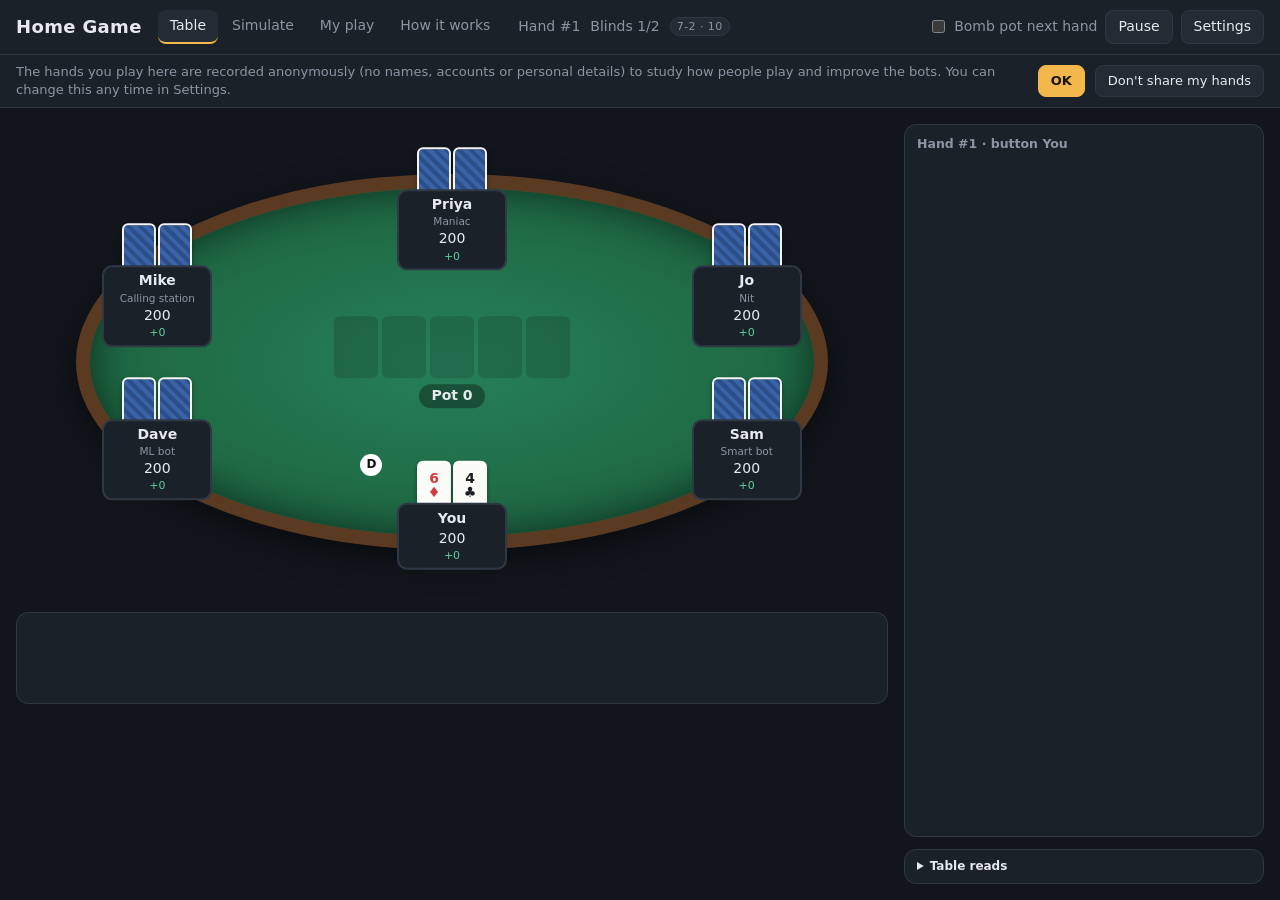
==== commit 650b71c2: "Poker: trust by fit for the ML bot, updated How it works" ====
--- a/poker/index.html
+++ b/poker/index.html
@@ -4,8 +4,8 @@
     <meta charset="UTF-8" />
     <meta name="viewport" content="width=device-width, initial-scale=1.0" />
     <title>Home Game</title>
-    <script type="module" crossorigin src="/poker/assets/index-klAydPJX.js"></script>
-    <link rel="stylesheet" crossorigin href="/poker/assets/index-BfSLTcI7.css">
+    <script type="module" crossorigin src="/poker/assets/index-CnkNv0WA.js"></script>
+    <link rel="stylesheet" crossorigin href="/poker/assets/index-BlnIW8H_.css">
   </head>
   <body>
     <div id="root"></div>
--- a/poker/assets/index-BlnIW8H_.css
+++ b/poker/assets/index-BlnIW8H_.css
@@ -0,0 +1 @@
+:root{--bg: #12161c;--panel: #1b2129;--panel-2: #232b35;--border: #2f3946;--text: #e6e9ee;--muted: #8b95a3;--felt: #1f6b45;--felt-edge: #5a3b22;--accent: #f2b84b;--good: #5ad19a;--bad: #ef6b6b;--card: #fbfbf8;--card-red: #d23c3c;--card-black: #1b1f24;color-scheme:dark}*{box-sizing:border-box}body{margin:0;background:var(--bg);color:var(--text);font:14px/1.4 system-ui,-apple-system,Segoe UI,sans-serif}button{font:inherit;color:var(--text);background:var(--panel-2);border:1px solid var(--border);border-radius:8px;padding:6px 12px;cursor:pointer}button:hover{border-color:var(--muted)}button.primary,button.raise{background:var(--accent);color:#1a1407;border-color:var(--accent);font-weight:600}button.fold{background:#3a2226;border-color:#5c3036}input{font:inherit;color:var(--text);background:var(--bg);border:1px solid var(--border);border-radius:6px;padding:4px 8px}.app{display:flex;flex-direction:column;min-height:100vh}header{display:flex;align-items:center;gap:16px;flex-wrap:wrap;padding:10px 16px;border-bottom:1px solid var(--border);background:var(--panel)}header h1{font-size:18px;margin:0;letter-spacing:.02em}.share-notice{display:flex;align-items:center;gap:10px;flex-wrap:wrap;padding:8px 16px;border-bottom:1px solid var(--border);background:var(--panel);color:var(--muted);font-size:13px}.share-notice span{flex:1 1 320px}.meta{display:flex;gap:10px;align-items:center;color:var(--muted);flex-wrap:wrap}.controls{margin-left:auto;display:flex;gap:8px;align-items:center}.toggle{display:flex;gap:6px;align-items:center;color:var(--muted);cursor:pointer}.tag{display:inline-block;font-size:11px;padding:1px 6px;border-radius:999px;background:var(--panel-2);border:1px solid var(--border);color:var(--muted);text-transform:uppercase;letter-spacing:.04em}.tag.bomb{background:#7a2e1d;border-color:#b4472c;color:#ffd9cc}.tag.nit{margin-left:6px;background:#3b3357;border-color:#5d4f8c;color:#d8ccff}main{flex:1;display:grid;grid-template-columns:minmax(0,1fr) 360px;gap:16px;padding:16px}@media (max-width: 900px){main{grid-template-columns:1fr}}.table-col{display:flex;flex-direction:column;gap:12px;min-width:0}.table-wrap{width:100%;max-width:1000px;margin:0 auto;padding:50px 60px}.felt{position:relative;width:100%;aspect-ratio:2 / 1;border-radius:50%;background:radial-gradient(ellipse at center,#26805a 0%,var(--felt) 60%,#17543a 100%);border:14px solid var(--felt-edge);box-shadow:inset 0 0 40px #00000080,0 10px 30px #00000080}.center{position:absolute;left:50%;top:50%;transform:translate(-50%,-50%);display:flex;flex-direction:column;align-items:center;gap:6px}.boards{display:flex;flex-direction:column;gap:4px}.board{display:flex;gap:4px}.slot{width:44px;height:62px;border-radius:6px;background:#00000026}.pot{background:#00000059;padding:2px 12px;border-radius:999px;font-weight:600}.card{width:44px;height:62px;border-radius:6px;background:var(--card);color:var(--card-black);display:flex;flex-direction:column;align-items:center;justify-content:center;font-weight:700;box-shadow:0 2px 4px #0006;line-height:1}.card .rank,.card .suit{font-size:18px}.card.red{color:var(--card-red)}.card.small{width:34px;height:48px}.card.small .rank,.card.small .suit{font-size:14px}.card.back{background:repeating-linear-gradient(45deg,#2c4f8a,#2c4f8a 4px,#3a62a6 4px,#3a62a6 8px);border:2px solid #f4f4f4}.seat{position:absolute;transform:translate(-50%,-50%);display:flex;flex-direction:column;align-items:center;gap:2px;width:120px}.seat .hole{display:flex;gap:2px;height:48px;margin-bottom:-8px;z-index:1}.plate{background:var(--panel);border:2px solid var(--border);border-radius:10px;padding:4px 10px;text-align:center;min-width:110px;position:relative;z-index:2}.plate .name{font-weight:600;white-space:nowrap}.plate .stack{font-variant-numeric:tabular-nums}.plate .net{font-size:11px;font-variant-numeric:tabular-nums}.net.up{color:var(--good)}.net.down{color:var(--bad)}.seat.acting .plate{border-color:var(--accent);box-shadow:0 0 12px #f2b84b99}.seat.folded{opacity:.45}.seat.winner .plate{border-color:var(--good);box-shadow:0 0 12px #5ad19a99}.last-action{font-size:12px;color:var(--muted);background:#00000080;padding:0 6px;border-radius:4px}.bet{position:absolute;transform:translate(-50%,-50%);background:#0d0f12cc;border:2px dashed var(--accent);color:var(--accent);border-radius:999px;padding:0 8px;font-weight:600;font-size:13px}.dealer{position:absolute;transform:translate(-50%,-50%);width:22px;height:22px;border-radius:50%;background:#fff;color:#111;font-weight:800;font-size:12px;display:flex;align-items:center;justify-content:center}.bottom-bar{min-height:92px;background:var(--panel);border:1px solid var(--border);border-radius:12px;padding:12px}.idle{display:flex;gap:12px;align-items:center;height:100%}.waiting{color:var(--muted)}.action-bar{display:flex;flex-direction:column;gap:8px;width:100%;max-width:460px}.action-bar .buttons{display:grid;grid-auto-flow:column;grid-auto-columns:1fr;gap:8px}.action-bar .buttons button{padding:10px 12px;font-size:15px;display:flex;flex-direction:column;align-items:center;line-height:1.2}.action-bar .buttons button small{font-size:11px;font-weight:500;opacity:.75}.sizing{display:flex;flex-direction:column;gap:6px}.presets{display:grid;grid-auto-flow:column;grid-auto-columns:1fr;gap:4px}.presets button{padding:5px 4px;font-size:13px}.presets button.on{border-color:var(--accent);color:var(--accent)}.amount-row{display:flex;gap:6px;align-items:center}.amount-row input[type=range]{flex:1;min-width:0;accent-color:var(--accent)}.amount-row .amount{width:72px;text-align:right}.amount-row .step{width:30px;padding:4px 0}.side{display:flex;flex-direction:column;gap:12px;max-height:calc(100vh - 100px);min-height:0}.log{background:var(--panel);border:1px solid var(--border);border-radius:12px;padding:10px 12px;flex:1;min-height:160px;overflow-y:auto;font-size:12.5px}.log-hand+.log-hand{margin-top:10px;padding-top:10px;border-top:1px solid var(--border)}.log-title{font-weight:600;color:var(--muted);margin-bottom:4px}.log-line.board{color:#9fd3ff}.log-line.win{color:var(--good)}.log-line.bounty{color:var(--accent);font-weight:600}.log-line.nit{color:#c9b6ff;font-weight:600}.log-line.post,.log-line.refund{color:var(--muted)}.modal-backdrop{position:fixed;top:0;right:0;bottom:0;left:0;background:#0009;display:flex;align-items:center;justify-content:center;z-index:10;padding:16px}.modal{background:var(--panel);border:1px solid var(--border);border-radius:14px;padding:18px 22px;width:560px;max-width:100%;max-height:90vh;overflow-y:auto}.modal h2{margin:0 0 8px}.modal h3{margin:14px 0 6px;font-size:13px;text-transform:uppercase;letter-spacing:.06em;color:var(--muted)}.field{display:flex;align-items:center;justify-content:space-between;gap:10px;padding:3px 0}.field span small{display:block;color:var(--muted);font-size:11px}.field input[type=number]{width:90px}.field input:not([type]){flex:1;max-width:300px}.field.check{justify-content:flex-start;cursor:pointer}.grid{display:grid;grid-template-columns:1fr 1fr;column-gap:20px}.rule{display:grid;grid-template-columns:1fr 1fr;column-gap:20px;align-items:center}.modal-actions{display:flex;justify-content:flex-end;gap:8px;margin-top:16px}.seat.out{opacity:.4}.last-action{animation:fade-in calc(.25s / var(--speed)) ease-out}.last-action.win{color:#0f2a1c;background:var(--good);font-weight:700}.seat.winner .plate{animation:glow calc(.9s / var(--speed)) ease-in-out 2}select{font:inherit;color:var(--text);background:var(--bg);border:1px solid var(--border);border-radius:6px;padding:4px 8px}.anim-deal{animation:deal calc(.32s / var(--speed)) cubic-bezier(.2,.8,.3,1) both}.anim-flip{animation:flip calc(.38s / var(--speed)) ease-out both}.anim-pop{animation:pop calc(.22s / var(--speed)) ease-out both}@keyframes deal{0%{opacity:0;transform:translateY(-60px) scale(.5) rotate(-15deg)}to{opacity:1;transform:none}}@keyframes flip{0%{opacity:0;transform:perspective(400px) rotateY(90deg) translateY(-6px)}to{opacity:1;transform:none}}@keyframes pop{0%{opacity:0;transform:translate(-50%,-50%) scale(.4)}to{opacity:1;transform:translate(-50%,-50%) scale(1)}}@keyframes fade-in{0%{opacity:0;transform:translateY(4px)}to{opacity:1;transform:none}}@keyframes glow{50%{box-shadow:0 0 26px #5ad19af2}}.chip-flight{position:absolute;transform:translate(-50%,-50%);z-index:5;pointer-events:none;background:var(--accent);color:#1a1407;font-weight:700;font-size:12px;border-radius:999px;padding:1px 8px;box-shadow:0 2px 6px #00000080;animation:fly calc(.6s / var(--speed)) ease-in-out both}@keyframes fly{0%{left:var(--fx);top:var(--fy);opacity:1}85%{opacity:1}to{left:var(--tx);top:var(--ty);opacity:0}}.no-anim *,.no-anim *:before,.no-anim *:after{animation:none!important}.no-anim .chip-flight{display:none}:root{--raise: #e0703a;--call: #3fa56b;--fold: #2a323d}.modal{display:flex;flex-direction:column;width:620px;height:min(720px,90vh);padding:0;overflow:hidden}.modal.wide{width:min(1240px,96vw)}.modal-head{padding:16px 22px 0;border-bottom:1px solid var(--border)}.modal-head h2{margin:0 0 10px}.modal-body{flex:1;overflow-y:auto;padding:14px 22px}.modal-actions{padding:12px 22px;margin:0;border-top:1px solid var(--border);align-items:center}.modal-actions .hint{margin-right:auto}.tabs{display:flex;gap:2px;flex-wrap:wrap}.tabs button{border:none;border-radius:8px 8px 0 0;background:transparent;color:var(--muted);padding:8px 14px;border-bottom:2px solid transparent}.tabs button.active{color:var(--text);border-bottom-color:var(--accent);background:var(--panel-2)}.tabs.small{margin-bottom:6px;border-bottom:1px solid var(--border)}.tabs.small button{padding:4px 10px;font-size:12.5px}button:disabled{opacity:.45;cursor:default}button.danger{border-color:#6b3036;color:#f3a3a3}button.link{background:none;border:none;color:var(--accent);padding:0 0 0 8px;text-decoration:underline}button.active{border-color:var(--accent)}.hint{color:var(--muted);font-size:12.5px}.muted{color:var(--muted)}.seat-rows{display:flex;flex-direction:column;gap:6px;margin:10px 0}.seat-row{display:grid;grid-template-columns:40px repeat(3,minmax(0,1fr));gap:10px;align-items:center}.seat-row>*{min-width:0}.seat-row input,.seat-row select{width:100%}.seat-row.head{color:var(--muted);font-size:12px;text-transform:uppercase;letter-spacing:.05em}.pe{display:grid;grid-template-columns:190px 300px minmax(0,1fr);gap:18px;min-height:100%}.pe-list{display:flex;flex-direction:column;gap:4px}.pe-item{text-align:left;display:flex;flex-direction:column;gap:1px}.pe-item small{font-size:11px;color:var(--accent)}.pe-item small.muted{color:var(--muted)}.pe-item.active{background:#2e3845}.pe-list-actions{display:flex;flex-direction:column;gap:6px;margin-top:10px}.pe-sliders h3{margin:12px 0 4px}.pe-sliders h4{margin:8px 0 2px;font-size:12px;color:var(--muted);font-weight:500}.slider{display:grid;grid-template-columns:130px 1fr 30px;gap:8px;align-items:center;padding:2px 0}.slider input{accent-color:var(--accent);width:100%}.slider-label{font-size:13px}.slider-value{font-variant-numeric:tabular-nums;color:var(--muted);text-align:right;font-size:12px}.range-stats{margin:6px 0;color:var(--muted)}.range-stats b{color:var(--text)}.range-grid{display:grid;grid-template-columns:repeat(13,1fr);gap:2px;-webkit-user-select:none;user-select:none;touch-action:none;max-width:470px}.range-cell{position:relative;aspect-ratio:1;display:flex;align-items:center;justify-content:center;font-size:11px;font-weight:600;border-radius:3px;cursor:crosshair;color:#fff;text-shadow:0 1px 2px rgba(0,0,0,.8)}.range-cell:hover{outline:2px solid var(--text);z-index:1}.range-cell.overridden{box-shadow:inset 0 0 0 2px #fff}.fav-dot{position:absolute;top:0;right:2px;font-size:9px;color:#ffe066}.legend{display:flex;gap:14px;flex-wrap:wrap;margin:8px 0;font-size:12px;color:var(--muted);align-items:center}.legend i{display:inline-block;width:12px;height:12px;border-radius:2px;margin-right:4px;vertical-align:-2px}.legend i.ov{box-shadow:inset 0 0 0 2px #fff;background:var(--fold)}.brushes{display:flex;gap:6px;align-items:center;flex-wrap:wrap;margin:6px 0}.brushes button{padding:4px 10px}@media (max-width: 1000px){.pe{grid-template-columns:1fr}}.plate .persona{font-size:10.5px;color:var(--muted);white-space:nowrap}.tilt{height:3px;background:#3a2226;border-radius:2px;margin-top:3px;overflow:hidden}.tilt i{display:block;height:100%;background:linear-gradient(to right,#f2b84b,#ef4b4b)}.advisor{background:var(--panel);border:1px solid var(--border);border-radius:12px;padding:10px 12px;font-size:12.5px}.advisor-head{display:flex;flex-direction:column;gap:2px;margin-bottom:8px}.advisor-rows{display:flex;flex-direction:column;gap:3px}.advisor-row{display:grid;grid-template-columns:1fr 70px 62px 34px auto;gap:6px;align-items:center;padding:2px 4px;border-radius:6px}.advisor-row.best{background:#2c3a2f}.advisor-row .ev,.advisor-row .mix{text-align:right;font-variant-numeric:tabular-nums}.advisor-row button{padding:1px 6px;font-size:11px}.ev-bar{position:relative;height:8px;background:var(--fold);border-radius:4px}.ev-bar i{position:absolute;top:0;bottom:0;border-radius:4px}.ev-bar i.pos{left:50%;background:var(--good)}.ev-bar i.neg{right:50%;background:var(--bad)}.advisor-note{font-size:11px;margin:6px 0}.advisor-rows.ml .advisor-row{grid-template-columns:1fr 50px 50px 40px 70px 44px}.advisor-rows.ml .advisor-row .ev small{font-size:10px}.advisor-rows.ml .advisor-row .ev.top-ev{color:var(--good);font-weight:600}.ev-differs{display:block;margin-bottom:4px;color:var(--text)}.advisor-rows.ml .advisor-row.header{font-size:10.5px}.advisor-rows.ml .advisor-row.header .mix,.advisor-rows.ml .advisor-row.header .ev{text-align:right}.advisor-rows.ml .advisor-row.header .ev-bar{background:none}.link-button{background:none;border:none;color:var(--muted);text-decoration:underline;padding:2px 4px;font-size:11px;align-self:flex-start}.trust{display:flex;flex-direction:column;gap:4px;margin-top:8px;font-size:11.5px}.trust-row{display:grid;grid-template-columns:90px 1fr 130px;gap:8px;align-items:center}.trust-row i{height:6px;background:var(--fold);border-radius:3px;overflow:hidden}.trust-row i b{display:block;height:100%;background:var(--accent)}.reads{display:flex;flex-direction:column;gap:6px;margin-top:6px}.read{display:flex;gap:8px;align-items:center}.mini-heat{display:grid;grid-template-columns:repeat(13,5px);gap:1px;flex-shrink:0}.mini-heat div{width:5px;height:5px;background:var(--accent)}.mini-heat.big{grid-template-columns:repeat(13,9px)}.mini-heat.big div{width:9px;height:9px;border-radius:1px}.ranges{display:flex;flex-direction:column;gap:8px;margin-top:10px}.range-read{display:flex;gap:10px;align-items:flex-start}.range-read .who{font-weight:600}.range-read small{display:block;font-size:11px}.range-compare{display:flex;gap:10px;margin-top:4px}.range-compare figure{margin:0;display:flex;flex-direction:column;gap:2px;font-size:10.5px}.slider-field{display:grid;grid-template-columns:1fr 200px 34px;gap:10px;align-items:center;margin:12px 0}.slider-field small{display:block;color:var(--muted);font-size:11px}.slider-field input{accent-color:var(--accent)}.rivalry-row{display:grid;grid-template-columns:1fr 20px 1fr 120px auto auto;gap:8px;align-items:center;margin-bottom:6px}.rivalry-row input[type=range]{accent-color:var(--bad)}.rival{margin-left:5px;color:#ff8a7a;cursor:help}.reads-panel{background:var(--panel);border:1px solid var(--border);border-radius:12px;padding:8px 12px;font-size:12px;flex-shrink:0;max-height:45vh;overflow-y:auto}.reads-panel summary{cursor:pointer;font-weight:600}.reads-head,.reads-stats{display:grid;grid-template-columns:1fr 36px 36px 36px 36px;gap:4px}.reads-head{margin:6px 0 2px;font-size:11px}.reads-head span:not(:first-child),.reads-stats span:not(:first-child){text-align:right;font-variant-numeric:tabular-nums}.reads-row{padding:5px 0;border-top:1px solid var(--border)}.reads-image{margin-top:2px}.reads-image .muted{font-size:11px}.view-tabs button{padding:6px 12px;border-radius:8px}.sim-view{padding:16px;max-width:1200px;margin:0 auto;display:flex;flex-direction:column;gap:16px}.sim-setup{background:var(--panel);border:1px solid var(--border);border-radius:12px;padding:14px 18px}.sim-setup h2{margin:0 0 4px}.sim-controls{display:flex;gap:18px;align-items:center;flex-wrap:wrap;margin-top:10px}.sim-controls .field{gap:8px}.sim-controls .field small{display:block;color:var(--muted);font-size:11px}.sim-controls input[type=number]{width:70px}.sim-tables{display:flex;flex-direction:column;gap:10px;margin-top:14px}.sim-table{border:1px solid var(--border);border-radius:10px;padding:10px 12px;background:var(--panel-2)}.sim-table-head{display:flex;align-items:center;gap:12px;flex-wrap:wrap;margin-bottom:8px}.sim-table-head .seat-count{display:flex;align-items:center;gap:6px;margin-left:auto}.sim-table-head .seat-count button{width:26px;padding:2px 0}.sim-table-head button.link{background:none;border:none;color:var(--muted);text-decoration:underline;padding:0}.sim-seats{display:grid;grid-template-columns:repeat(auto-fill,minmax(170px,1fr));gap:6px 10px}.sim-seats label{display:flex;flex-direction:column;gap:2px;font-size:12px}.sim-seats select{width:100%}.sim-add{display:flex;gap:8px;align-items:center;flex-wrap:wrap}.sim-result{display:flex;flex-direction:column;gap:10px}.sim-result>h3{margin:4px 0 0}.leaderboard h3{margin:4px 0 8px;font-size:14px}.sim-empty{text-align:center;padding:40px}.sim-progress{display:flex;align-items:center;gap:12px;color:var(--muted);font-variant-numeric:tabular-nums}.sim-progress .bar{flex:1;height:8px;background:var(--panel-2);border-radius:4px;overflow:hidden}.sim-progress .bar i{display:block;height:100%;background:var(--accent);transition:width .2s}.leaderboard{background:var(--panel);border:1px solid var(--border);border-radius:12px;padding:10px 14px;overflow-x:auto}.leaderboard table{width:100%;border-collapse:collapse;font-size:13px}.leaderboard th{text-align:right;color:var(--muted);font-weight:500;font-size:11.5px;padding:6px 8px;border-bottom:1px solid var(--border);white-space:nowrap;cursor:help}.leaderboard th:nth-child(-n+2){text-align:left}.leaderboard td{padding:6px 8px;border-bottom:1px solid #252d37;white-space:nowrap}.leaderboard td.num{text-align:right;font-variant-numeric:tabular-nums}.leaderboard td small{display:block;font-size:11px}.leaderboard td.num small{display:inline}.who{display:inline-flex;align-items:center;gap:6px;font-weight:600}.who i,.chart-legend i,.tip-row i{display:inline-block;width:10px;height:10px;border-radius:3px;flex-shrink:0}.chart-card{background:var(--panel);border:1px solid var(--border);border-radius:12px;padding:12px 14px}.chart-card h3{margin:0 0 8px;font-size:14px}.results-chart{position:relative}.results-chart svg{display:block}.results-chart .grid{stroke:#2a323d;stroke-width:1}.results-chart .axis-zero{stroke:#4a5563;stroke-width:1}.results-chart .tick{fill:var(--muted);font-size:11px;font-variant-numeric:tabular-nums}.results-chart .crosshair{stroke:#6b7684;stroke-width:1}.results-chart .dot{stroke:var(--panel);stroke-width:2}.chart-legend{display:flex;flex-wrap:wrap;gap:12px;margin-bottom:8px;font-size:12.5px}.chart-legend span{display:inline-flex;align-items:center;gap:6px;cursor:default}.chart-legend span.dim{opacity:.4}.chart-tip{position:absolute;pointer-events:none;background:#0f1318f0;border:1px solid var(--border);border-radius:8px;padding:6px 10px;font-size:12px;min-width:170px}.tip-title{color:var(--muted);margin-bottom:4px}.tip-row{display:grid;grid-template-columns:12px 1fr auto;gap:6px;align-items:center}.tip-row b{font-variant-numeric:tabular-nums;font-weight:600}.peek-label{font-size:10.5px;color:var(--text);background:#0009;padding:0 6px;border-radius:4px;margin-top:10px;z-index:3;white-space:nowrap}.seat.folded .hole .card{filter:grayscale(.6)}.peek-label.with-odds{border:1px solid var(--accent)}.advisor-row.with-prior{grid-template-columns:1fr 64px 58px 32px 32px}.close-spot{align-self:flex-start;font-size:11px;color:#1a1407;background:var(--accent);border-radius:999px;padding:1px 8px;margin-top:2px}.advisor-row{grid-template-columns:1fr 60px 78px 34px auto}.advisor-row .ev small{font-size:10px}.sanity-flag{font-size:11.5px;color:#ffd0c9;background:#4a2226;border:1px solid #7a343b;border-radius:6px;padding:3px 7px;margin-top:4px}.pv{padding:16px;max-width:1200px;margin:0 auto;display:flex;flex-direction:column;gap:16px}.pv-card{background:var(--panel);border:1px solid var(--border);border-radius:12px;padding:14px 18px;min-width:0}.pv-card h3{margin:0 0 8px;font-size:14px}.pv-card h4{margin:14px 0 6px;font-size:12px;color:var(--muted);text-transform:uppercase;letter-spacing:.05em}.pv-head{display:flex;justify-content:space-between;align-items:center;gap:16px;flex-wrap:wrap}.pv-head h2{margin:0 0 4px}.pv-kpis{display:flex;gap:28px}.pv-kpis div{display:flex;flex-direction:column;align-items:flex-end}.pv-kpis b{font-size:22px;font-variant-numeric:tabular-nums}.pv-kpis span{color:var(--muted);font-size:12px}.pv-grid{display:grid;grid-template-columns:repeat(2,minmax(0,1fr));gap:16px}@media (max-width: 900px){.pv-grid{grid-template-columns:1fr}}.pv-bar{display:grid;grid-template-columns:140px 1fr 30px;gap:8px;align-items:center;margin:4px 0;font-size:13px}.pv-bar i{height:8px;background:var(--fold);border-radius:4px;overflow:hidden}.pv-bar b{display:block;height:100%;background:var(--accent)}.pv-card button{margin-top:10px}.pv-leaks{margin:0;padding-left:18px;display:flex;flex-direction:column;gap:8px;font-size:13px}.pv-table{width:100%;border-collapse:collapse;font-size:13px}.pv-table th{text-align:left;color:var(--muted);font-weight:500;font-size:11.5px;padding:4px 6px;border-bottom:1px solid var(--border)}.pv-table td{padding:4px 6px;border-bottom:1px solid #252d37}.pv-table td.num{font-variant-numeric:tabular-nums}.chip{font-size:11px;padding:1px 7px;border-radius:999px;border:1px solid var(--border)}.chip.ok{color:var(--good);border-color:#2f6b4f}.chip.low,.chip.high{color:var(--accent);border-color:#7a5d23}.up{color:var(--good)}.down{color:var(--bad)}.range-grid.read-only .range-cell{cursor:default}.range-cell.faded{opacity:.25}.gto-panel{margin-top:8px}.gto-row{display:grid;grid-template-columns:1fr 90px 38px auto;gap:6px;align-items:center;padding:2px 4px;border-radius:6px}.gto-row.best{background:#2c3a2f}.gto-row .mix{text-align:right;font-variant-numeric:tabular-nums}.gto-row button{padding:1px 6px;font-size:11px}.freq-bar{height:8px;background:#ffffff14;border-radius:4px;overflow:hidden}.freq-bar i{display:block;height:100%;background:#6aa7ff;border-radius:4px}.how{max-width:820px;margin:0 auto;padding:24px 16px 64px;line-height:1.65;font-size:15px}.how h1{font-size:28px;margin:0 0 8px}.how h2{font-size:21px;margin:0 0 10px;padding-top:8px}.how h3{font-size:16px;margin:18px 0 6px;color:var(--accent)}.how p,.how li{color:var(--text)}.how ul,.how ol{padding-left:22px}.how li{margin:6px 0}.how a{color:var(--accent)}.how-lede{color:var(--muted)!important;font-size:16px}.how-toc{display:flex;flex-wrap:wrap;gap:6px 14px;margin:14px 0 6px;padding:10px 14px;background:var(--panel);border:1px solid var(--border);border-radius:10px;font-size:13px}.how-toc a{text-decoration:none}.how-section{margin-top:28px;padding-top:4px;border-top:1px solid var(--border);scroll-margin-top:12px}.how .cite{font-size:11px;margin-left:1px}.how .cite a{text-decoration:none}.how-table{width:100%;border-collapse:collapse;font-size:13.5px;margin:10px 0 14px}.how-table th,.how-table td{border:1px solid var(--border);padding:7px 9px;text-align:left;vertical-align:top}.how-table th{background:var(--panel);color:var(--muted);font-weight:600}.how-refs{font-size:13px}.how-refs li{margin:5px 0;color:var(--muted)}.how-refs a{word-break:break-all}@media (max-width: 600px){.how{font-size:14.5px}.how-table{font-size:12.5px}}.lab{display:flex;flex-direction:column;gap:14px}.lab-row{display:flex;gap:16px;flex-wrap:wrap;align-items:flex-end;margin:10px 0}.lab-row .field small{display:block;color:var(--muted);font-size:11px}.cards-input{width:90px}.cards-input.wide{width:150px}.lab-seats{width:100%;border-collapse:collapse;font-size:13px}.lab-seats th,.lab-seats td{text-align:left;padding:5px 6px;border-bottom:1px solid var(--border);vertical-align:top}.lab-seats tr.hero td{background:var(--panel-2)}.lab-seats input[type=number]{width:64px}.lab-trust{display:flex;gap:6px;align-items:center}.lab-custom{display:grid;gap:2px;margin-top:6px;font-size:11.5px}.lab-custom label{display:grid;grid-template-columns:120px 1fr 28px;gap:6px;align-items:center}.lab-state{display:flex;gap:18px;flex-wrap:wrap;align-items:center}.lab-state>div{display:flex;gap:4px;align-items:center}.lab-label{margin-left:6px;font-size:12px;color:var(--muted)}.lab-log{font-size:12.5px;margin:8px 0}.lab-controls{display:flex;gap:8px;margin-bottom:8px}.lab-error{color:var(--bad)}.lab-warn{color:var(--accent);font-size:12.5px}.lab-analyze{margin-top:8px}@media (max-width: 640px){main{padding:8px;gap:10px}header{padding:8px 12px;gap:8px 12px}.bottom-bar{padding:10px}.action-bar{max-width:none}}.table-wrap.portrait{max-width:440px;padding:24px 24px 34px}.portrait .felt{aspect-ratio:4 / 5;border-width:10px}.portrait .slot,.portrait .board .card{width:32px;height:45px;border-radius:5px}.portrait .board .card .rank,.portrait .board .card .suit{font-size:14px}.portrait .board,.portrait .boards{gap:3px}.portrait .pot{font-size:12.5px;padding:1px 10px}.portrait .seat{width:80px;gap:1px}.portrait .seat .hole{height:36px;margin-bottom:-6px}.portrait .card.small{width:26px;height:36px;border-radius:4px}.portrait .card.small .rank,.portrait .card.small .suit{font-size:12px}.portrait .plate{min-width:0;width:80px;padding:2px 4px;border-radius:8px;font-size:12.5px;line-height:1.25}.portrait .plate .name,.portrait .plate .persona{overflow:hidden;text-overflow:ellipsis}.portrait .plate .persona{font-size:9.5px}.portrait .plate .money{display:flex;justify-content:center;align-items:baseline;gap:5px}.portrait .plate .net{font-size:10px}.portrait .plate .tag.nit{margin-left:3px;font-size:9px;padding:0 4px}.portrait .peek-label{white-space:normal;text-align:center;max-width:92px;font-size:9.5px;line-height:1.2;margin-top:7px}.portrait .last-action{font-size:10.5px;white-space:nowrap}.portrait .bet{font-size:11px;padding:0 6px;border-width:1.5px}.portrait .dealer{width:18px;height:18px;font-size:10px}.portrait .chip-flight{font-size:10.5px}@media (max-width: 640px){.seat-row{grid-template-columns:22px repeat(3,minmax(0,1fr));gap:5px;font-size:13px}.seat-row.head{font-size:10px;letter-spacing:.02em}.seat-row input,.seat-row select{padding:4px 5px}.modal-head,.modal-body{padding-left:14px;padding-right:14px}.modal-actions{padding:10px 14px;flex-wrap:wrap}.modal-backdrop{padding:8px}}@media (max-width: 640px){.sim-view{padding:8px}.sim-setup{padding:12px}.lab-seats thead{display:none}.lab-seats,.lab-seats tbody{display:block}.lab-seats tr{display:grid;grid-template-columns:1fr auto;gap:6px 10px;align-items:center;padding:8px 6px;border-bottom:1px solid var(--border)}.lab-seats td{display:block;border:none;padding:0;min-width:0}.lab-seats td:nth-child(2):after{content:" bb";color:var(--muted)}.lab-seats td:nth-child(3),.lab-seats td:nth-child(4){grid-column:1 / -1}.lab-seats tr.hero td:nth-child(3),.lab-seats tr.hero td:nth-child(4){display:none}.lab-seats td:nth-child(4):has(.lab-trust):before{content:"How sure";color:var(--muted);font-size:12px}.lab-seats td:nth-child(4):not(:has(.lab-trust)){display:none}.lab-seats select{width:100%}.lab-trust input[type=range]{flex:1}.lab-custom label{grid-template-columns:104px minmax(0,1fr) 26px}}.live-bar{display:flex;gap:8px 16px;align-items:center;flex-wrap:wrap;padding:10px 16px 0}.live-bar .tabs.small{margin-bottom:0;border-bottom:none}.live-bar select{max-width:180px}.live-status{padding:6px 16px 0;font-size:13px}.live-replay{display:flex;gap:8px 12px;align-items:center;flex-wrap:wrap}.live-dot{width:9px;height:9px;border-radius:50%;background:var(--bad);display:inline-block}.live-dot.on{background:var(--good)}.file-button{position:relative;overflow:hidden;display:inline-block;padding:6px 12px;border:1px solid var(--border);border-radius:8px;background:var(--panel-2);cursor:pointer}.file-button input{position:absolute;top:0;right:0;bottom:0;left:0;opacity:0;cursor:pointer}.live-note{flex-wrap:wrap;font-size:13px}@media (max-width: 640px){.live-bar,.live-status{padding-left:8px;padding-right:8px}}
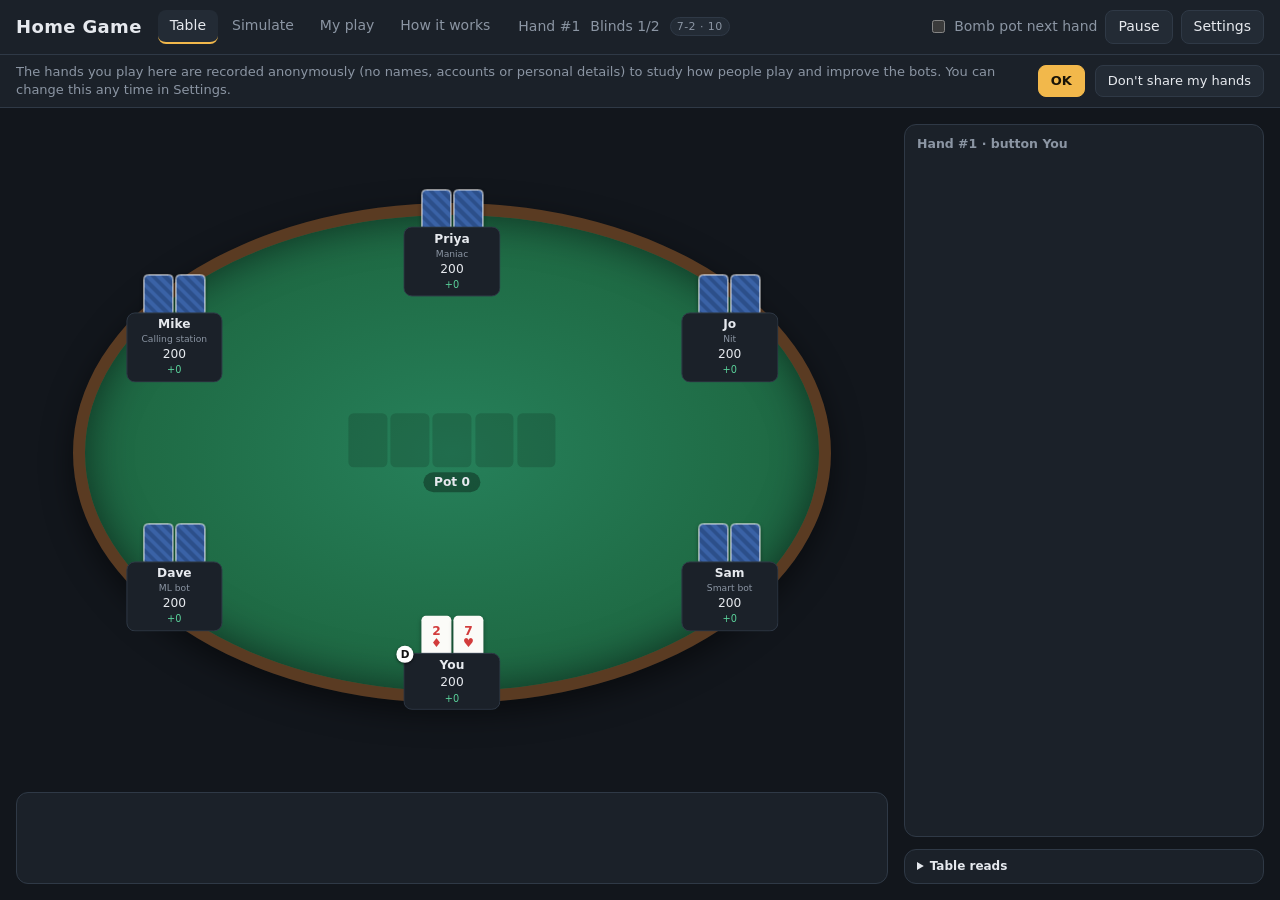
==== commit 06a66ad5: "Poker: phone and landscape layouts, spot lab table and card picker, advisor folds when calling clear" ====
--- a/poker/index.html
+++ b/poker/index.html
@@ -4,8 +4,8 @@
     <meta charset="UTF-8" />
     <meta name="viewport" content="width=device-width, initial-scale=1.0" />
     <title>Home Game</title>
-    <script type="module" crossorigin src="/poker/assets/index-CnkNv0WA.js"></script>
-    <link rel="stylesheet" crossorigin href="/poker/assets/index-BlnIW8H_.css">
+    <script type="module" crossorigin src="/poker/assets/index-BqdUXRE2.js"></script>
+    <link rel="stylesheet" crossorigin href="/poker/assets/index-eBXnTNAb.css">
   </head>
   <body>
     <div id="root"></div>
--- a/poker/assets/index-eBXnTNAb.css
+++ b/poker/assets/index-eBXnTNAb.css
@@ -0,0 +1 @@
+:root{--bg: #12161c;--panel: #1b2129;--panel-2: #232b35;--border: #2f3946;--text: #e6e9ee;--muted: #8b95a3;--felt: #1f6b45;--felt-edge: #5a3b22;--accent: #f2b84b;--good: #5ad19a;--bad: #ef6b6b;--card: #fbfbf8;--card-red: #d23c3c;--card-black: #1b1f24;color-scheme:dark}*{box-sizing:border-box}body{margin:0;background:var(--bg);color:var(--text);font:14px/1.4 system-ui,-apple-system,Segoe UI,sans-serif}button{font:inherit;color:var(--text);background:var(--panel-2);border:1px solid var(--border);border-radius:8px;padding:6px 12px;cursor:pointer}button:hover{border-color:var(--muted)}button.primary,button.raise{background:var(--accent);color:#1a1407;border-color:var(--accent);font-weight:600}button.fold{background:#3a2226;border-color:#5c3036}input{font:inherit;color:var(--text);background:var(--bg);border:1px solid var(--border);border-radius:6px;padding:4px 8px}.app{display:flex;flex-direction:column;min-height:100vh}header{display:flex;align-items:center;gap:16px;flex-wrap:wrap;padding:10px 16px;border-bottom:1px solid var(--border);background:var(--panel)}header h1{font-size:18px;margin:0;letter-spacing:.02em}.share-notice{display:flex;align-items:center;gap:10px;flex-wrap:wrap;padding:8px 16px;border-bottom:1px solid var(--border);background:var(--panel);color:var(--muted);font-size:13px}.share-notice span{flex:1 1 320px}.meta{display:flex;gap:10px;align-items:center;color:var(--muted);flex-wrap:wrap}.controls{margin-left:auto;display:flex;gap:8px;align-items:center}.toggle{display:flex;gap:6px;align-items:center;color:var(--muted);cursor:pointer}.tag{display:inline-block;font-size:11px;padding:1px 6px;border-radius:999px;background:var(--panel-2);border:1px solid var(--border);color:var(--muted);text-transform:uppercase;letter-spacing:.04em}.tag.bomb{background:#7a2e1d;border-color:#b4472c;color:#ffd9cc}.tag.nit{margin-left:6px;background:#3b3357;border-color:#5d4f8c;color:#d8ccff}main{flex:1;display:grid;grid-template-columns:minmax(0,1fr) 360px;gap:16px;padding:16px}@media (max-width: 900px){main{grid-template-columns:1fr}}.table-col{display:flex;flex-direction:column;gap:12px;min-width:0}.table-wrap{width:100%;margin:0 auto;position:relative}.table-wrap.fit{flex:1 1 auto;min-height:0;display:flex;align-items:center;justify-content:center;overflow:hidden}.felt{position:relative;flex-shrink:0;border-radius:50%;background:radial-gradient(ellipse at center,#26805a 0%,var(--felt) 60%,#17543a 100%);border:1em solid var(--felt-edge);box-shadow:inset 0 0 40px #00000080,0 10px 30px #00000080}.felt-empty{width:100%;aspect-ratio:2 / 1}.center{position:absolute;left:50%;top:50%;transform:translate(-50%,-50%);display:flex;flex-direction:column;align-items:center;gap:.4em}.boards{display:flex;flex-direction:column;gap:.3em}.board{display:flex;gap:.3em}.slot{width:3.15em;height:4.4em;border-radius:.43em;background:#00000026;position:relative}.pot{background:#00000059;padding:.15em .85em;border-radius:999px;font-weight:600;white-space:nowrap}.card{width:3.15em;height:4.4em;border-radius:.43em;background:var(--card);color:var(--card-black);display:flex;flex-direction:column;align-items:center;justify-content:center;flex-shrink:0;font-weight:700;box-shadow:0 2px 4px #0006;line-height:1}.card .rank,.card .suit{font-size:1.3em}.card.red{color:var(--card-red)}.card.small{width:2.45em;height:3.43em;border-radius:.36em}.card.small .rank,.card.small .suit{font-size:1em}.card.back{background:repeating-linear-gradient(45deg,#2c4f8a,#2c4f8a 4px,#3a62a6 4px,#3a62a6 8px);border:.14em solid #f4f4f4}.seat{position:absolute;transform:translate(-50%,-50%);display:flex;flex-direction:column;align-items:center;gap:.15em;width:8.6em}.seat .hole{display:flex;gap:.15em;height:3.43em;margin-bottom:-.55em;z-index:1}.plate{background:var(--panel);border:.14em solid var(--border);border-radius:.7em;padding:.3em .7em;text-align:center;min-width:7.9em;max-width:8.6em;position:relative;z-index:2}.plate .name{font-weight:600;white-space:nowrap;overflow:hidden;text-overflow:ellipsis}.plate .stack{font-variant-numeric:tabular-nums}.plate .net{font-size:.8em;font-variant-numeric:tabular-nums}.net.up{color:var(--good)}.net.down{color:var(--bad)}.seat.acting .plate{border-color:var(--accent);box-shadow:0 0 .85em #f2b84b99}.seat.folded{opacity:.45}.seat.winner .plate{border-color:var(--good);box-shadow:0 0 .85em #5ad19a99}.last-action{font-size:.86em;color:var(--muted);background:#00000080;padding:0 .45em;border-radius:.3em;white-space:nowrap}.bet{position:absolute;transform:translate(-50%,-50%);background:#0d0f12cc;border:.14em dashed var(--accent);color:var(--accent);border-radius:999px;padding:0 .6em;font-weight:600;font-size:.93em;white-space:nowrap}.dealer{position:absolute;transform:translate(-50%,-50%);width:1.6em;height:1.6em;border-radius:50%;background:#fff;color:#111;font-weight:800;font-size:.86em;display:flex;align-items:center;justify-content:center}.bottom-bar{min-height:92px;background:var(--panel);border:1px solid var(--border);border-radius:12px;padding:12px}.idle{display:flex;gap:12px;align-items:center;height:100%}.waiting{color:var(--muted)}.action-bar{display:flex;flex-direction:column;gap:8px;width:100%;max-width:460px}.action-bar .buttons{display:grid;grid-auto-flow:column;grid-auto-columns:1fr;gap:8px}.action-bar .buttons button{padding:10px 12px;font-size:15px;display:flex;flex-direction:column;align-items:center;line-height:1.2}.action-bar .buttons button small{font-size:11px;font-weight:500;opacity:.75}.sizing{display:flex;flex-direction:column;gap:6px}.presets{display:grid;grid-auto-flow:column;grid-auto-columns:1fr;gap:4px}.presets button{padding:5px 4px;font-size:13px}.presets button.on{border-color:var(--accent);color:var(--accent)}.amount-row{display:flex;gap:6px;align-items:center}.amount-row input[type=range]{flex:1;min-width:0;accent-color:var(--accent)}.amount-row .amount{width:72px;text-align:right}.amount-row .step{width:30px;padding:4px 0}.side{display:flex;flex-direction:column;gap:12px;max-height:calc(100vh - 100px);min-height:0}.log{background:var(--panel);border:1px solid var(--border);border-radius:12px;padding:10px 12px;flex:1;min-height:160px;overflow-y:auto;font-size:12.5px}.log-hand+.log-hand{margin-top:10px;padding-top:10px;border-top:1px solid var(--border)}.log-title{font-weight:600;color:var(--muted);margin-bottom:4px}.log-line.board{color:#9fd3ff}.log-line.win{color:var(--good)}.log-line.bounty{color:var(--accent);font-weight:600}.log-line.nit{color:#c9b6ff;font-weight:600}.log-line.post,.log-line.refund{color:var(--muted)}.modal-backdrop{position:fixed;top:0;right:0;bottom:0;left:0;background:#0009;display:flex;align-items:center;justify-content:center;z-index:10;padding:16px}.modal{background:var(--panel);border:1px solid var(--border);border-radius:14px;padding:18px 22px;width:560px;max-width:100%;max-height:90vh;overflow-y:auto}.modal h2{margin:0 0 8px}.modal h3{margin:14px 0 6px;font-size:13px;text-transform:uppercase;letter-spacing:.06em;color:var(--muted)}.field{display:flex;align-items:center;justify-content:space-between;gap:10px;padding:3px 0}.field span small{display:block;color:var(--muted);font-size:11px}.field input[type=number]{width:90px}.field input:not([type]){flex:1;max-width:300px}.field.check{justify-content:flex-start;cursor:pointer}.grid{display:grid;grid-template-columns:1fr 1fr;column-gap:20px}.rule{display:grid;grid-template-columns:1fr 1fr;column-gap:20px;align-items:center}.modal-actions{display:flex;justify-content:flex-end;gap:8px;margin-top:16px}.seat.out{opacity:.4}.last-action{animation:fade-in calc(.25s / var(--speed)) ease-out}.last-action.win{color:#0f2a1c;background:var(--good);font-weight:700}.seat.winner .plate{animation:glow calc(.9s / var(--speed)) ease-in-out 2}select{font:inherit;color:var(--text);background:var(--bg);border:1px solid var(--border);border-radius:6px;padding:4px 8px}.anim-deal{animation:deal calc(.32s / var(--speed)) cubic-bezier(.2,.8,.3,1) both}.anim-flip{animation:flip calc(.38s / var(--speed)) ease-out both}.anim-pop{animation:pop calc(.22s / var(--speed)) ease-out both}@keyframes deal{0%{opacity:0;transform:translateY(-60px) scale(.5) rotate(-15deg)}to{opacity:1;transform:none}}@keyframes flip{0%{opacity:0;transform:perspective(400px) rotateY(90deg) translateY(-6px)}to{opacity:1;transform:none}}@keyframes pop{0%{opacity:0;transform:translate(-50%,-50%) scale(.4)}to{opacity:1;transform:translate(-50%,-50%) scale(1)}}@keyframes fade-in{0%{opacity:0;transform:translateY(4px)}to{opacity:1;transform:none}}@keyframes glow{50%{box-shadow:0 0 26px #5ad19af2}}.chip-flight{position:absolute;transform:translate(-50%,-50%);z-index:5;pointer-events:none;background:var(--accent);color:#1a1407;font-weight:700;font-size:.86em;border-radius:999px;padding:.07em .6em;box-shadow:0 2px 6px #00000080;animation:fly calc(.6s / var(--speed)) ease-in-out both}@keyframes fly{0%{left:var(--fx);top:var(--fy);opacity:1}85%{opacity:1}to{left:var(--tx);top:var(--ty);opacity:0}}.no-anim *,.no-anim *:before,.no-anim *:after{animation:none!important}.no-anim .chip-flight{display:none}:root{--raise: #e0703a;--call: #3fa56b;--fold: #2a323d}.modal{display:flex;flex-direction:column;width:620px;height:min(720px,90vh);padding:0;overflow:hidden}.modal.wide{width:min(1240px,96vw)}.modal-head{padding:16px 22px 0;border-bottom:1px solid var(--border)}.modal-head h2{margin:0 0 10px}.modal-body{flex:1;overflow-y:auto;padding:14px 22px}.modal-actions{padding:12px 22px;margin:0;border-top:1px solid var(--border);align-items:center}.modal-actions .hint{margin-right:auto}.tabs{display:flex;gap:2px;flex-wrap:wrap}.tabs button{border:none;border-radius:8px 8px 0 0;background:transparent;color:var(--muted);padding:8px 14px;border-bottom:2px solid transparent}.tabs button.active{color:var(--text);border-bottom-color:var(--accent);background:var(--panel-2)}.tabs.small{margin-bottom:6px;border-bottom:1px solid var(--border)}.tabs.small button{padding:4px 10px;font-size:12.5px}button:disabled{opacity:.45;cursor:default}button.danger{border-color:#6b3036;color:#f3a3a3}button.link{background:none;border:none;color:var(--accent);padding:0 0 0 8px;text-decoration:underline}button.active{border-color:var(--accent)}.hint{color:var(--muted);font-size:12.5px}.muted{color:var(--muted)}.seat-rows{display:flex;flex-direction:column;gap:6px;margin:10px 0}.seat-row{display:grid;grid-template-columns:40px repeat(3,minmax(0,1fr));gap:10px;align-items:center}.seat-row>*{min-width:0}.seat-row input,.seat-row select{width:100%}.seat-row.head{color:var(--muted);font-size:12px;text-transform:uppercase;letter-spacing:.05em}.pe{display:grid;grid-template-columns:190px 300px minmax(0,1fr);gap:18px;min-height:100%}.pe-list{display:flex;flex-direction:column;gap:4px}.pe-item{text-align:left;display:flex;flex-direction:column;gap:1px}.pe-item small{font-size:11px;color:var(--accent)}.pe-item small.muted{color:var(--muted)}.pe-item.active{background:#2e3845}.pe-list-actions{display:flex;flex-direction:column;gap:6px;margin-top:10px}.pe-sliders h3{margin:12px 0 4px}.pe-sliders h4{margin:8px 0 2px;font-size:12px;color:var(--muted);font-weight:500}.slider{display:grid;grid-template-columns:130px 1fr 30px;gap:8px;align-items:center;padding:2px 0}.slider input{accent-color:var(--accent);width:100%}.slider-label{font-size:13px}.slider-value{font-variant-numeric:tabular-nums;color:var(--muted);text-align:right;font-size:12px}.range-stats{margin:6px 0;color:var(--muted)}.range-stats b{color:var(--text)}.range-grid{display:grid;grid-template-columns:repeat(13,1fr);gap:2px;-webkit-user-select:none;user-select:none;touch-action:none;max-width:470px}.range-cell{position:relative;aspect-ratio:1;display:flex;align-items:center;justify-content:center;font-size:11px;font-weight:600;border-radius:3px;cursor:crosshair;color:#fff;text-shadow:0 1px 2px rgba(0,0,0,.8)}.range-cell:hover{outline:2px solid var(--text);z-index:1}.range-cell.overridden{box-shadow:inset 0 0 0 2px #fff}.fav-dot{position:absolute;top:0;right:2px;font-size:9px;color:#ffe066}.legend{display:flex;gap:14px;flex-wrap:wrap;margin:8px 0;font-size:12px;color:var(--muted);align-items:center}.legend i{display:inline-block;width:12px;height:12px;border-radius:2px;margin-right:4px;vertical-align:-2px}.legend i.ov{box-shadow:inset 0 0 0 2px #fff;background:var(--fold)}.brushes{display:flex;gap:6px;align-items:center;flex-wrap:wrap;margin:6px 0}.brushes button{padding:4px 10px}@media (max-width: 1000px){.pe{grid-template-columns:1fr}}.plate .persona{font-size:.75em;color:var(--muted);white-space:nowrap;overflow:hidden;text-overflow:ellipsis}.tilt{height:3px;background:#3a2226;border-radius:2px;margin-top:3px;overflow:hidden}.tilt i{display:block;height:100%;background:linear-gradient(to right,#f2b84b,#ef4b4b)}.advisor{background:var(--panel);border:1px solid var(--border);border-radius:12px;padding:10px 12px;font-size:12.5px}.advisor-head{display:flex;flex-direction:column;gap:2px;margin-bottom:8px}.advisor-rows{display:flex;flex-direction:column;gap:3px}.advisor-row{display:grid;grid-template-columns:1fr 70px 62px 34px auto;gap:6px;align-items:center;padding:2px 4px;border-radius:6px}.advisor-row.best{background:#2c3a2f}.advisor-row .ev,.advisor-row .mix{text-align:right;font-variant-numeric:tabular-nums}.advisor-row button{padding:1px 6px;font-size:11px}.ev-bar{position:relative;height:8px;background:var(--fold);border-radius:4px}.ev-bar i{position:absolute;top:0;bottom:0;border-radius:4px}.ev-bar i.pos{left:50%;background:var(--good)}.ev-bar i.neg{right:50%;background:var(--bad)}.advisor-note{font-size:11px;margin:6px 0}.advisor-rows.ml .advisor-row{grid-template-columns:1fr 50px 50px 40px 70px 44px}.advisor-rows.ml .advisor-row .ev small{font-size:10px}.advisor-rows.ml .advisor-row .ev.top-ev{color:var(--good);font-weight:600}.ev-differs{display:block;margin-bottom:4px;color:var(--text)}.advisor-rows.ml .advisor-row.header{font-size:10.5px}.advisor-rows.ml .advisor-row.header .mix,.advisor-rows.ml .advisor-row.header .ev{text-align:right}.advisor-rows.ml .advisor-row.header .ev-bar{background:none}.link-button{background:none;border:none;color:var(--muted);text-decoration:underline;padding:2px 4px;font-size:11px;align-self:flex-start}.trust{display:flex;flex-direction:column;gap:4px;margin-top:8px;font-size:11.5px}.trust-row{display:grid;grid-template-columns:90px 1fr 130px;gap:8px;align-items:center}.trust-row i{height:6px;background:var(--fold);border-radius:3px;overflow:hidden}.trust-row i b{display:block;height:100%;background:var(--accent)}.reads{display:flex;flex-direction:column;gap:6px;margin-top:6px}.read{display:flex;gap:8px;align-items:center}.mini-heat{display:grid;grid-template-columns:repeat(13,5px);gap:1px;flex-shrink:0}.mini-heat div{width:5px;height:5px;background:var(--accent)}.mini-heat.big{grid-template-columns:repeat(13,9px)}.mini-heat.big div{width:9px;height:9px;border-radius:1px}.ranges{display:flex;flex-direction:column;gap:8px;margin-top:10px}.range-read{display:flex;gap:10px;align-items:flex-start}.range-read .who{font-weight:600}.range-read small{display:block;font-size:11px}.range-compare{display:flex;gap:10px;margin-top:4px}.range-compare figure{margin:0;display:flex;flex-direction:column;gap:2px;font-size:10.5px}.slider-field{display:grid;grid-template-columns:1fr 200px 34px;gap:10px;align-items:center;margin:12px 0}.slider-field small{display:block;color:var(--muted);font-size:11px}.slider-field input{accent-color:var(--accent)}.rivalry-row{display:grid;grid-template-columns:1fr 20px 1fr 120px auto auto;gap:8px;align-items:center;margin-bottom:6px}.rivalry-row input[type=range]{accent-color:var(--bad)}.rival{margin-left:5px;color:#ff8a7a;cursor:help}.reads-panel{background:var(--panel);border:1px solid var(--border);border-radius:12px;padding:8px 12px;font-size:12px;flex-shrink:0;max-height:45vh;overflow-y:auto}.reads-panel summary{cursor:pointer;font-weight:600}.reads-head,.reads-stats{display:grid;grid-template-columns:1fr 36px 36px 36px 36px;gap:4px}.reads-head{margin:6px 0 2px;font-size:11px}.reads-head span:not(:first-child),.reads-stats span:not(:first-child){text-align:right;font-variant-numeric:tabular-nums}.reads-row{padding:5px 0;border-top:1px solid var(--border)}.reads-image{margin-top:2px}.reads-image .muted{font-size:11px}.view-tabs button{padding:6px 12px;border-radius:8px}.sim-view{padding:16px;max-width:1200px;margin:0 auto;display:flex;flex-direction:column;gap:16px}.sim-setup{background:var(--panel);border:1px solid var(--border);border-radius:12px;padding:14px 18px}.sim-setup h2{margin:0 0 4px}.sim-controls{display:flex;gap:18px;align-items:center;flex-wrap:wrap;margin-top:10px}.sim-controls .field{gap:8px}.sim-controls .field small{display:block;color:var(--muted);font-size:11px}.sim-controls input[type=number]{width:70px}.sim-tables{display:flex;flex-direction:column;gap:10px;margin-top:14px}.sim-table{border:1px solid var(--border);border-radius:10px;padding:10px 12px;background:var(--panel-2)}.sim-table-head{display:flex;align-items:center;gap:12px;flex-wrap:wrap;margin-bottom:8px}.sim-table-head .seat-count{display:flex;align-items:center;gap:6px;margin-left:auto}.sim-table-head .seat-count button{width:26px;padding:2px 0}.sim-table-head button.link{background:none;border:none;color:var(--muted);text-decoration:underline;padding:0}.sim-seats{display:grid;grid-template-columns:repeat(auto-fill,minmax(170px,1fr));gap:6px 10px}.sim-seats label{display:flex;flex-direction:column;gap:2px;font-size:12px}.sim-seats select{width:100%}.sim-add{display:flex;gap:8px;align-items:center;flex-wrap:wrap}.sim-result{display:flex;flex-direction:column;gap:10px}.sim-result>h3{margin:4px 0 0}.leaderboard h3{margin:4px 0 8px;font-size:14px}.sim-empty{text-align:center;padding:40px}.sim-progress{display:flex;align-items:center;gap:12px;color:var(--muted);font-variant-numeric:tabular-nums}.sim-progress .bar{flex:1;height:8px;background:var(--panel-2);border-radius:4px;overflow:hidden}.sim-progress .bar i{display:block;height:100%;background:var(--accent);transition:width .2s}.leaderboard{background:var(--panel);border:1px solid var(--border);border-radius:12px;padding:10px 14px;overflow-x:auto}.leaderboard table{width:100%;border-collapse:collapse;font-size:13px}.leaderboard th{text-align:right;color:var(--muted);font-weight:500;font-size:11.5px;padding:6px 8px;border-bottom:1px solid var(--border);white-space:nowrap;cursor:help}.leaderboard th:nth-child(-n+2){text-align:left}.leaderboard td{padding:6px 8px;border-bottom:1px solid #252d37;white-space:nowrap}.leaderboard td.num{text-align:right;font-variant-numeric:tabular-nums}.leaderboard td small{display:block;font-size:11px}.leaderboard td.num small{display:inline}.who{display:inline-flex;align-items:center;gap:6px;font-weight:600}.who i,.chart-legend i,.tip-row i{display:inline-block;width:10px;height:10px;border-radius:3px;flex-shrink:0}.chart-card{background:var(--panel);border:1px solid var(--border);border-radius:12px;padding:12px 14px}.chart-card h3{margin:0 0 8px;font-size:14px}.results-chart{position:relative}.results-chart svg{display:block}.results-chart .grid{stroke:#2a323d;stroke-width:1}.results-chart .axis-zero{stroke:#4a5563;stroke-width:1}.results-chart .tick{fill:var(--muted);font-size:11px;font-variant-numeric:tabular-nums}.results-chart .crosshair{stroke:#6b7684;stroke-width:1}.results-chart .dot{stroke:var(--panel);stroke-width:2}.chart-legend{display:flex;flex-wrap:wrap;gap:12px;margin-bottom:8px;font-size:12.5px}.chart-legend span{display:inline-flex;align-items:center;gap:6px;cursor:default}.chart-legend span.dim{opacity:.4}.chart-tip{position:absolute;pointer-events:none;background:#0f1318f0;border:1px solid var(--border);border-radius:8px;padding:6px 10px;font-size:12px;min-width:170px}.tip-title{color:var(--muted);margin-bottom:4px}.tip-row{display:grid;grid-template-columns:12px 1fr auto;gap:6px;align-items:center}.tip-row b{font-variant-numeric:tabular-nums;font-weight:600}.peek-label{font-size:.75em;color:var(--text);background:#0009;padding:0 .45em;border-radius:.3em;margin-top:.7em;z-index:3;white-space:nowrap}.seat.folded .hole .card{filter:grayscale(.6)}.peek-label.with-odds{border:1px solid var(--accent)}.advisor-row.with-prior{grid-template-columns:1fr 64px 58px 32px 32px}.close-spot{align-self:flex-start;font-size:11px;color:#1a1407;background:var(--accent);border-radius:999px;padding:1px 8px;margin-top:2px}.advisor-row{grid-template-columns:1fr 60px 78px 34px auto}.advisor-row .ev small{font-size:10px}.sanity-flag{font-size:11.5px;color:#ffd0c9;background:#4a2226;border:1px solid #7a343b;border-radius:6px;padding:3px 7px;margin-top:4px}.pv{padding:16px;max-width:1200px;margin:0 auto;display:flex;flex-direction:column;gap:16px}.pv-card{background:var(--panel);border:1px solid var(--border);border-radius:12px;padding:14px 18px;min-width:0}.pv-card h3{margin:0 0 8px;font-size:14px}.pv-card h4{margin:14px 0 6px;font-size:12px;color:var(--muted);text-transform:uppercase;letter-spacing:.05em}.pv-head{display:flex;justify-content:space-between;align-items:center;gap:16px;flex-wrap:wrap}.pv-head h2{margin:0 0 4px}.pv-kpis{display:flex;gap:28px}.pv-kpis div{display:flex;flex-direction:column;align-items:flex-end}.pv-kpis b{font-size:22px;font-variant-numeric:tabular-nums}.pv-kpis span{color:var(--muted);font-size:12px}.pv-grid{display:grid;grid-template-columns:repeat(2,minmax(0,1fr));gap:16px}@media (max-width: 900px){.pv-grid{grid-template-columns:1fr}}.pv-bar{display:grid;grid-template-columns:140px 1fr 30px;gap:8px;align-items:center;margin:4px 0;font-size:13px}.pv-bar i{height:8px;background:var(--fold);border-radius:4px;overflow:hidden}.pv-bar b{display:block;height:100%;background:var(--accent)}.pv-card button{margin-top:10px}.pv-leaks{margin:0;padding-left:18px;display:flex;flex-direction:column;gap:8px;font-size:13px}.pv-table{width:100%;border-collapse:collapse;font-size:13px}.pv-table th{text-align:left;color:var(--muted);font-weight:500;font-size:11.5px;padding:4px 6px;border-bottom:1px solid var(--border)}.pv-table td{padding:4px 6px;border-bottom:1px solid #252d37}.pv-table td.num{font-variant-numeric:tabular-nums}.chip{font-size:11px;padding:1px 7px;border-radius:999px;border:1px solid var(--border)}.chip.ok{color:var(--good);border-color:#2f6b4f}.chip.low,.chip.high{color:var(--accent);border-color:#7a5d23}.up{color:var(--good)}.down{color:var(--bad)}.range-grid.read-only .range-cell{cursor:default}.range-cell.faded{opacity:.25}.gto-panel{margin-top:8px}.gto-row{display:grid;grid-template-columns:1fr 90px 38px auto;gap:6px;align-items:center;padding:2px 4px;border-radius:6px}.gto-row.best{background:#2c3a2f}.gto-row .mix{text-align:right;font-variant-numeric:tabular-nums}.gto-row button{padding:1px 6px;font-size:11px}.freq-bar{height:8px;background:#ffffff14;border-radius:4px;overflow:hidden}.freq-bar i{display:block;height:100%;background:#6aa7ff;border-radius:4px}.how{max-width:820px;margin:0 auto;padding:24px 16px 64px;line-height:1.65;font-size:15px}.how h1{font-size:28px;margin:0 0 8px}.how h2{font-size:21px;margin:0 0 10px;padding-top:8px}.how h3{font-size:16px;margin:18px 0 6px;color:var(--accent)}.how p,.how li{color:var(--text)}.how ul,.how ol{padding-left:22px}.how li{margin:6px 0}.how a{color:var(--accent)}.how-lede{color:var(--muted)!important;font-size:16px}.how-toc{display:flex;flex-wrap:wrap;gap:6px 14px;margin:14px 0 6px;padding:10px 14px;background:var(--panel);border:1px solid var(--border);border-radius:10px;font-size:13px}.how-toc a{text-decoration:none}.how-section{margin-top:28px;padding-top:4px;border-top:1px solid var(--border);scroll-margin-top:12px}.how .cite{font-size:11px;margin-left:1px}.how .cite a{text-decoration:none}.how-table{width:100%;border-collapse:collapse;font-size:13.5px;margin:10px 0 14px}.how-table th,.how-table td{border:1px solid var(--border);padding:7px 9px;text-align:left;vertical-align:top}.how-table th{background:var(--panel);color:var(--muted);font-weight:600}.how-refs{font-size:13px}.how-refs li{margin:5px 0;color:var(--muted)}.how-refs a{word-break:break-all}@media (max-width: 600px){.how{font-size:14.5px}.how-table{font-size:12.5px}}.lab{display:flex;flex-direction:column;gap:14px}.lab-custom{display:grid;gap:2px;margin-top:6px;font-size:11.5px}.lab-custom label{display:grid;grid-template-columns:120px 1fr 28px;gap:6px;align-items:center}.lab-error{color:var(--bad)}.lab-warn{color:var(--accent);font-size:12.5px}.lab-analyze{margin-top:8px}@media (max-width: 640px){main{padding:8px;gap:10px}header{padding:8px 12px;gap:8px 12px}.bottom-bar{padding:10px}.action-bar{max-width:none}}.portrait .felt{border-width:.8em}.portrait .slot,.portrait .board .card{width:2.55em;height:3.6em;border-radius:.4em}.portrait .board .card .rank,.portrait .board .card .suit{font-size:1.1em}.portrait .board,.portrait .boards{gap:.25em}.portrait .pot{font-size:.95em;padding:.1em .8em}.portrait .seat{width:6.4em;gap:.08em}.portrait .seat .hole{height:2.9em;margin-bottom:-.5em}.portrait .card.small{width:2.08em;height:2.9em;border-radius:.32em}.portrait .card.small .rank,.portrait .card.small .suit{font-size:.96em}.portrait .seat.hero{width:8em}.portrait .seat.hero .hole{height:4.1em}.portrait .seat.hero .card.small{width:2.95em;height:4.1em}.portrait .seat.hero .card.small .rank,.portrait .seat.hero .card.small .suit{font-size:1.3em}.portrait .plate{min-width:0;width:6.4em;padding:.15em .3em;border-radius:.65em;line-height:1.25}.portrait .plate .name,.portrait .plate .persona{overflow:hidden;text-overflow:ellipsis}.portrait .plate .persona{font-size:.76em}.portrait .plate .money{display:flex;justify-content:center;align-items:baseline;gap:.4em}.portrait .plate .net{font-size:.8em}.portrait .plate .tag.nit{margin-left:.25em;font-size:.72em;padding:0 .3em}.portrait .peek-label{white-space:normal;text-align:center;max-width:7.4em;font-size:.76em;line-height:1.2;margin-top:.55em}.portrait .last-action{font-size:.84em}.portrait .bet{font-size:.88em;padding:0 .5em}.portrait .dealer{font-size:.8em}.portrait .chip-flight{font-size:.84em}@media (max-width: 640px){.seat-row{grid-template-columns:22px repeat(3,minmax(0,1fr));gap:5px;font-size:13px}.seat-row.head{font-size:10px;letter-spacing:.02em}.seat-row input,.seat-row select{padding:4px 5px}.modal-head,.modal-body{padding-left:14px;padding-right:14px}.modal-actions{padding:10px 14px;flex-wrap:wrap}.modal-backdrop{padding:8px}}@media (max-width: 640px){.sim-view{padding:8px}.sim-setup{padding:12px}.lab-custom label{grid-template-columns:104px minmax(0,1fr) 26px}}.live-bar{display:flex;gap:8px 16px;align-items:center;flex-wrap:wrap;padding:10px 16px 0}.live-bar .tabs.small{margin-bottom:0;border-bottom:none}.live-bar select{max-width:180px}.live-status{padding:6px 16px 0;font-size:13px}.live-replay{display:flex;gap:8px 12px;align-items:center;flex-wrap:wrap}.live-dot{width:9px;height:9px;border-radius:50%;background:var(--bad);display:inline-block}.live-dot.on{background:var(--good)}.file-button{position:relative;overflow:hidden;display:inline-block;padding:6px 12px;border:1px solid var(--border);border-radius:8px;background:var(--panel-2);cursor:pointer}.file-button input{position:absolute;top:0;right:0;bottom:0;left:0;opacity:0;cursor:pointer}.live-note{flex-wrap:wrap;font-size:13px}@media (max-width: 640px){.live-bar,.live-status{padding-left:8px;padding-right:8px}}.app.playing.desktop{height:100dvh;min-height:0}.app.playing.desktop main.game{min-height:0;grid-template-rows:minmax(0,1fr)}.stage{display:flex;flex-direction:column;gap:10px;min-width:0;min-height:0;position:relative}main.game.desktop .side{max-height:none;min-height:0;overflow-y:auto}main.game.desktop .dock{flex-shrink:0}main.game.portrait,main.game.landscape{display:block;padding:0}main.game.portrait .stage{height:100dvh;padding:6px 6px calc(6px + env(safe-area-inset-bottom));gap:6px}main.game.portrait .dock{flex-shrink:0;min-height:138px;padding:8px;border-radius:10px}main.game.portrait .side,main.game.landscape .side{max-height:none;padding:8px}main.game.portrait .side .log,main.game.landscape .side .log{max-height:60vh}main.game.landscape .stage{height:100dvh;display:grid;grid-template-columns:minmax(0,1fr) 236px;grid-template-rows:minmax(0,1fr);gap:6px;padding:4px calc(4px + env(safe-area-inset-right)) calc(4px + env(safe-area-inset-bottom)) calc(4px + env(safe-area-inset-left))}main.game.landscape .stage>.table-wrap{grid-column:1;grid-row:1}main.game.landscape .dock{grid-column:2;grid-row:1;display:flex;flex-direction:column;justify-content:flex-end;gap:6px;min-height:0;overflow-y:auto;padding:8px;border-radius:10px}main.game.landscape .dock .idle{flex-direction:column;align-items:stretch;height:auto}main.game.landscape .action-bar .buttons{grid-auto-flow:row;grid-auto-columns:auto}main.game.landscape .presets{grid-auto-flow:row;grid-template-columns:repeat(3,1fr)}main.game.portrait .dock .idle{flex-wrap:wrap}.advisor-strip{width:100%;text-align:left;margin-bottom:6px;padding:5px 10px;font-size:12.5px;white-space:nowrap;overflow:hidden;text-overflow:ellipsis}.advisor-sheet{position:absolute;z-index:20;left:6px;right:6px;top:6px;max-height:62%;overflow-y:auto;border-radius:12px;box-shadow:0 10px 30px #0009}main.game.landscape .advisor-sheet{left:4px;right:246px;top:4px;bottom:4px;max-height:none}.sheet-close{position:sticky;top:4px;float:right;margin:4px 4px 0 0;z-index:1;padding:2px 10px;font-size:16px}@media (pointer: coarse){.presets button{padding:8px 4px}.amount-row .step{width:38px;padding:7px 0}}.pickable,.slot.pickable{cursor:pointer}.slot.pickable{outline:.1em dashed rgba(255,255,255,.35)}.slot.random .card{box-shadow:0 0 0 .15em #9fd3ff}.slot .planned{opacity:.45;display:block}.editable .plate{cursor:pointer}.editable .plate:hover{border-color:var(--muted)}.dealer.on-plate{position:absolute;transform:none;left:-.75em;top:-.75em;z-index:3;box-shadow:0 1px 3px #0009}.portrait .seat .peek-label{position:absolute;top:2.6em;margin:0;z-index:4}.portrait .seat.hero .peek-label{top:4.2em}.portrait .seat .last-action{position:absolute;top:100%;margin-top:-.55em;z-index:4}.compact .plate{padding:.2em .5em;min-width:7.2em;line-height:1.25}.compact .plate .money{display:flex;justify-content:center;align-items:baseline;gap:.4em}.compact .seat .peek-label{position:absolute;top:3.3em;margin:0;z-index:4}.compact .seat .last-action{position:absolute;top:100%;margin-top:-.4em;z-index:4}.compact .seat.hero .hole{height:4.1em}.compact .seat.hero .card.small{width:2.95em;height:4.1em}.compact .seat.hero .card.small .rank,.compact .seat.hero .card.small .suit{font-size:1.3em}.compact .seat.hero .peek-label{top:4.25em}main.game.landscape .stage{grid-template-columns:minmax(0,1fr) 210px}main.game.landscape .advisor-sheet{right:220px}main.game.landscape .amount-row{flex-wrap:wrap}main.game.landscape .amount-row input[type=range]{flex:1 1 100%}main.game.landscape .amount-row .amount{flex:1}.lab-toolbar{display:flex;gap:10px 18px;flex-wrap:wrap;align-items:center;margin-top:10px}.lab-count{display:inline-flex;align-items:center;gap:8px}.lab-count button{width:34px;padding:4px 0}.lab-count b{min-width:1.2em;text-align:center}.lab-think{display:inline-flex;align-items:center;gap:8px}.lab-stage{background:var(--bg);border-radius:12px}.lab-dock{position:sticky;bottom:0;z-index:5;background:var(--panel);border:1px solid var(--border);border-radius:12px;padding:10px;display:flex;flex-direction:column;gap:8px;box-shadow:0 -6px 18px #00000059;padding-bottom:calc(10px + env(safe-area-inset-bottom))}.lab-status{display:flex;gap:8px;align-items:center;justify-content:space-between;flex-wrap:wrap;font-size:13px}.lab-undo{display:inline-flex;gap:6px}.lab-analyze{align-self:stretch;padding:10px;font-size:15px;max-width:460px}.lab-dock .action-bar{max-width:460px}.lab-result{scroll-margin-top:8px}.picker,.seat-sheet{background:var(--panel);border:1px solid var(--border);border-radius:14px;padding:12px 14px 14px;width:min(560px,100%);max-height:90vh;overflow-y:auto;box-shadow:0 10px 30px #0009}.picker-head{display:flex;align-items:center;justify-content:space-between;gap:10px;margin-bottom:10px}.picker-head .sheet-close{position:static;float:none;margin:0}.picker-grid{display:grid;grid-template-columns:repeat(13,minmax(0,1fr));gap:4px}.pick-card{display:flex;flex-direction:column;align-items:center;justify-content:center;line-height:1.05;aspect-ratio:5 / 7;padding:0;min-height:38px;background:var(--card);color:var(--card-black);border:2px solid transparent;font-weight:700;font-size:14px;border-radius:6px}.pick-card.red{color:var(--card-red)}.pick-card.on{border-color:var(--accent);box-shadow:0 0 0 2px var(--accent)}.pick-card:disabled{opacity:.18}.picker-foot{margin-top:10px;display:flex;justify-content:flex-end}.seat-sheet{display:flex;flex-direction:column;gap:10px}.seat-sheet .field.column{flex-direction:column;align-items:stretch}.seat-sheet select,.seat-sheet input[type=range]{width:100%}.seat-sheet .lab-custom label{grid-template-columns:130px minmax(0,1fr) 28px}@media (max-width: 480px){.picker-grid{gap:3px}.pick-card{font-size:12.5px;min-height:34px;border-radius:4px}.picker,.seat-sheet{padding:10px}}
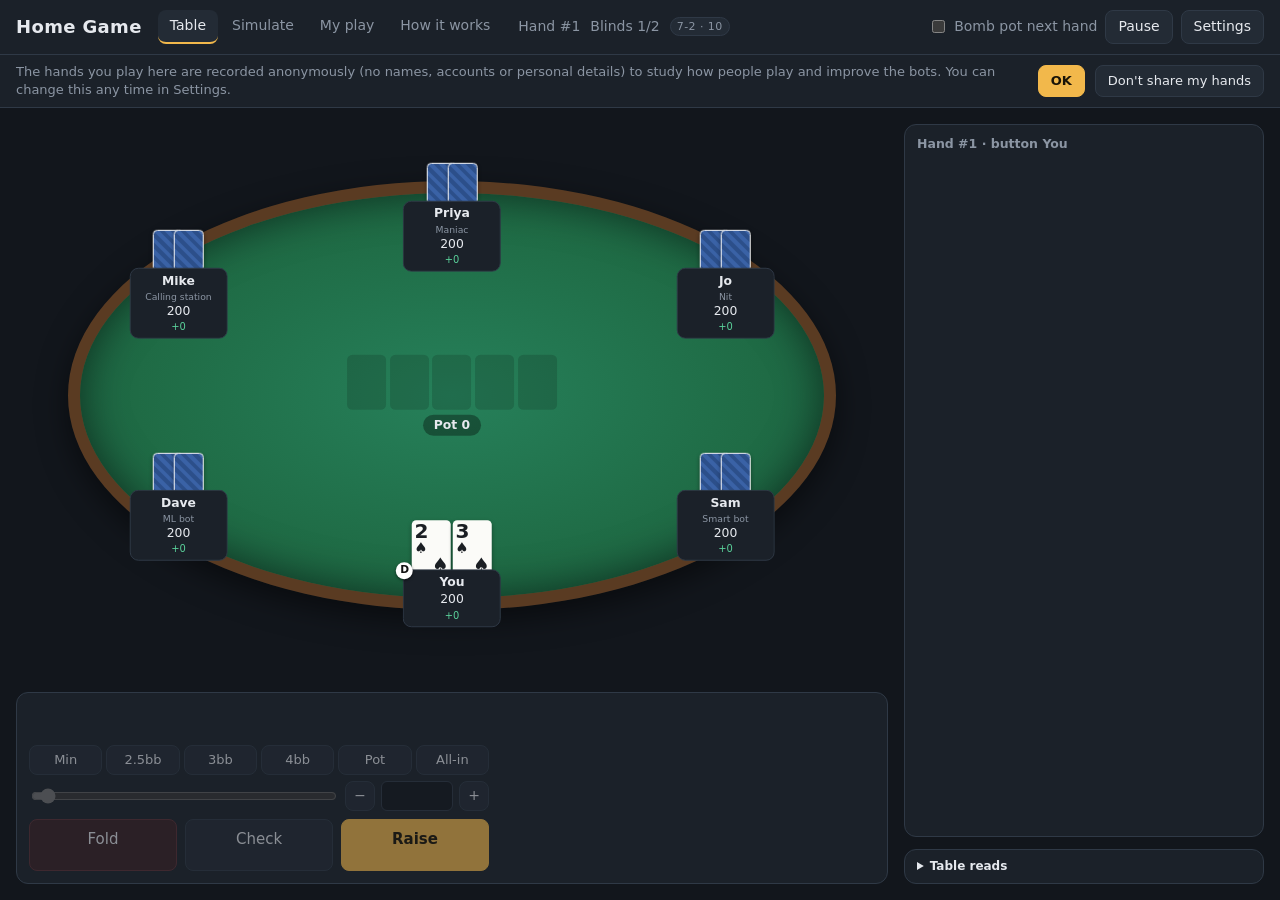
==== commit 928a9f08: "Poker: table stays put while scrolling, bigger cards with corner indexes, hand names inside seats, f" ====
--- a/poker/index.html
+++ b/poker/index.html
@@ -4,8 +4,8 @@
     <meta charset="UTF-8" />
     <meta name="viewport" content="width=device-width, initial-scale=1.0" />
     <title>Home Game</title>
-    <script type="module" crossorigin src="/poker/assets/index-BqdUXRE2.js"></script>
-    <link rel="stylesheet" crossorigin href="/poker/assets/index-eBXnTNAb.css">
+    <script type="module" crossorigin src="/poker/assets/index-zkpk7_V1.js"></script>
+    <link rel="stylesheet" crossorigin href="/poker/assets/index-BuBg2uPJ.css">
   </head>
   <body>
     <div id="root"></div>
--- a/poker/assets/index-BuBg2uPJ.css
+++ b/poker/assets/index-BuBg2uPJ.css
@@ -0,0 +1 @@
+:root{--bg: #12161c;--panel: #1b2129;--panel-2: #232b35;--border: #2f3946;--text: #e6e9ee;--muted: #8b95a3;--felt: #1f6b45;--felt-edge: #5a3b22;--accent: #f2b84b;--good: #5ad19a;--bad: #ef6b6b;--card: #fbfbf8;--card-red: #d23c3c;--card-black: #1b1f24;color-scheme:dark}*{box-sizing:border-box}body{margin:0;background:var(--bg);color:var(--text);font:14px/1.4 system-ui,-apple-system,Segoe UI,sans-serif}button{font:inherit;color:var(--text);background:var(--panel-2);border:1px solid var(--border);border-radius:8px;padding:6px 12px;cursor:pointer}button:hover{border-color:var(--muted)}button.primary,button.raise{background:var(--accent);color:#1a1407;border-color:var(--accent);font-weight:600}button.fold{background:#3a2226;border-color:#5c3036}input{font:inherit;color:var(--text);background:var(--bg);border:1px solid var(--border);border-radius:6px;padding:4px 8px}.app{display:flex;flex-direction:column;min-height:100vh}header{display:flex;align-items:center;gap:16px;flex-wrap:wrap;padding:10px 16px;border-bottom:1px solid var(--border);background:var(--panel)}header h1{font-size:18px;margin:0;letter-spacing:.02em}.share-notice{display:flex;align-items:center;gap:10px;flex-wrap:wrap;padding:8px 16px;border-bottom:1px solid var(--border);background:var(--panel);color:var(--muted);font-size:13px}.share-notice span{flex:1 1 320px}.meta{display:flex;gap:10px;align-items:center;color:var(--muted);flex-wrap:wrap}.controls{margin-left:auto;display:flex;gap:8px;align-items:center}.toggle{display:flex;gap:6px;align-items:center;color:var(--muted);cursor:pointer}.tag{display:inline-block;font-size:11px;padding:1px 6px;border-radius:999px;background:var(--panel-2);border:1px solid var(--border);color:var(--muted);text-transform:uppercase;letter-spacing:.04em}.tag.bomb{background:#7a2e1d;border-color:#b4472c;color:#ffd9cc}.tag.nit{margin-left:6px;background:#3b3357;border-color:#5d4f8c;color:#d8ccff}main{flex:1;display:grid;grid-template-columns:minmax(0,1fr) 360px;gap:16px;padding:16px}@media (max-width: 900px){main{grid-template-columns:1fr}}.table-col{display:flex;flex-direction:column;gap:12px;min-width:0}.table-wrap{width:100%;margin:0 auto;position:relative}.table-wrap.fit{flex:1 1 auto;min-height:0;display:flex;align-items:center;justify-content:center;overflow:hidden}.felt{position:relative;flex-shrink:0;border-radius:50%;background:radial-gradient(ellipse at center,#26805a 0%,var(--felt) 60%,#17543a 100%);border:1em solid var(--felt-edge);box-shadow:inset 0 0 40px #00000080,0 10px 30px #00000080}.felt-empty{width:100%;aspect-ratio:2 / 1}.center{position:absolute;left:50%;top:50%;transform:translate(-50%,-50%);display:flex;flex-direction:column;align-items:center;gap:.4em}.boards{display:flex;flex-direction:column;gap:.3em}.board{display:flex;gap:.3em}.slot{width:3.15em;height:4.4em;border-radius:.43em;background:#00000026;position:relative}.pot{background:#00000059;padding:.15em .85em;border-radius:999px;font-weight:600;white-space:nowrap}.card{position:relative;width:3.15em;height:4.4em;border-radius:.43em;background:var(--card);color:var(--card-black);flex-shrink:0;font-weight:700;box-shadow:0 2px 4px #0006;line-height:1;overflow:hidden}.card .idx{position:absolute;left:.2em;top:.16em;display:flex;flex-direction:column;align-items:center}.card .rank{font-size:1.5em;font-weight:800;letter-spacing:-.06em;line-height:.95}.card .suit{font-size:1.2em;line-height:1}.card .pip{position:absolute;right:.12em;bottom:.02em;font-size:2em;line-height:1}.card.red{color:var(--card-red)}.card.small{width:2.45em;height:3.43em;border-radius:.36em}.card.small .rank{font-size:1.3em}.card.small .suit{font-size:1.05em}.card.small .pip{font-size:1.5em}.seat:not(.hero) .hole .card.small+.card.small,.seat:not(.hero) .hole span+span .card.small{margin-left:-.9em}.seat .hole>span{display:contents}.card.back{background:repeating-linear-gradient(45deg,#2c4f8a,#2c4f8a 4px,#3a62a6 4px,#3a62a6 8px);border:.14em solid #f4f4f4}.seat{position:absolute;transform:translate(-50%,-50%);display:flex;flex-direction:column;align-items:center;gap:.15em;width:8.6em}.seat .hole{display:flex;gap:.15em;height:3.43em;margin-bottom:-.55em;z-index:1}.plate{background:var(--panel);border:.14em solid var(--border);border-radius:.7em;padding:.3em .7em;text-align:center;min-width:7.9em;max-width:8.6em;position:relative;z-index:2}.plate .name{font-weight:600;white-space:nowrap;overflow:hidden;text-overflow:ellipsis}.plate .stack{font-variant-numeric:tabular-nums}.plate .net{font-size:.8em;font-variant-numeric:tabular-nums}.net.up{color:var(--good)}.net.down{color:var(--bad)}.seat.acting .plate{border-color:var(--accent);box-shadow:0 0 .85em #f2b84b99}.seat.folded{opacity:.45}.seat.winner .plate{border-color:var(--good);box-shadow:0 0 .85em #5ad19a99}.last-action{font-size:.86em;color:var(--muted);background:#00000080;padding:0 .45em;border-radius:.3em;white-space:nowrap}.bet{position:absolute;transform:translate(-50%,-50%);background:#0d0f12cc;border:.14em dashed var(--accent);color:var(--accent);border-radius:999px;padding:0 .6em;font-weight:600;font-size:.93em;white-space:nowrap}.dealer{position:absolute;transform:translate(-50%,-50%);width:1.6em;height:1.6em;border-radius:50%;background:#fff;color:#111;font-weight:800;font-size:.86em;display:flex;align-items:center;justify-content:center}.bottom-bar{min-height:92px;background:var(--panel);border:1px solid var(--border);border-radius:12px;padding:12px}.idle{display:flex;gap:12px;align-items:center;height:100%}.waiting{color:var(--muted)}.action-bar{display:flex;flex-direction:column;gap:8px;width:100%;max-width:460px}.action-bar .buttons{display:grid;grid-auto-flow:column;grid-auto-columns:1fr;gap:8px}.action-bar .buttons button{padding:10px 12px;font-size:15px;display:flex;flex-direction:column;align-items:center;line-height:1.2}.action-bar .buttons button small{font-size:11px;font-weight:500;opacity:.75}.sizing{display:flex;flex-direction:column;gap:6px}.presets{display:grid;grid-auto-flow:column;grid-auto-columns:1fr;gap:4px}.presets button{padding:5px 4px;font-size:13px}.presets button.on{border-color:var(--accent);color:var(--accent)}.amount-row{display:flex;gap:6px;align-items:center}.amount-row input[type=range]{flex:1;min-width:0;accent-color:var(--accent)}.amount-row .amount{width:72px;text-align:right}.amount-row .step{width:30px;padding:4px 0}.side{display:flex;flex-direction:column;gap:12px;max-height:calc(100vh - 100px);min-height:0}.log{background:var(--panel);border:1px solid var(--border);border-radius:12px;padding:10px 12px;flex:1;min-height:160px;overflow-y:auto;font-size:12.5px}.log-hand+.log-hand{margin-top:10px;padding-top:10px;border-top:1px solid var(--border)}.log-title{font-weight:600;color:var(--muted);margin-bottom:4px}.log-line.board{color:#9fd3ff}.log-line.win{color:var(--good)}.log-line.bounty{color:var(--accent);font-weight:600}.log-line.nit{color:#c9b6ff;font-weight:600}.log-line.post,.log-line.refund{color:var(--muted)}.modal-backdrop{position:fixed;top:0;right:0;bottom:0;left:0;background:#0009;display:flex;align-items:center;justify-content:center;z-index:10;padding:16px}.modal{background:var(--panel);border:1px solid var(--border);border-radius:14px;padding:18px 22px;width:560px;max-width:100%;max-height:90vh;overflow-y:auto}.modal h2{margin:0 0 8px}.modal h3{margin:14px 0 6px;font-size:13px;text-transform:uppercase;letter-spacing:.06em;color:var(--muted)}.field{display:flex;align-items:center;justify-content:space-between;gap:10px;padding:3px 0}.field span small{display:block;color:var(--muted);font-size:11px}.field input[type=number]{width:90px}.field input:not([type]){flex:1;max-width:300px}.field.check{justify-content:flex-start;cursor:pointer}.grid{display:grid;grid-template-columns:1fr 1fr;column-gap:20px}.rule{display:grid;grid-template-columns:1fr 1fr;column-gap:20px;align-items:center}.modal-actions{display:flex;justify-content:flex-end;gap:8px;margin-top:16px}.seat.out{opacity:.4}.last-action{animation:fade-in calc(.25s / var(--speed)) ease-out}.last-action.win{color:#0f2a1c;background:var(--good);font-weight:700}.seat.winner .plate{animation:glow calc(.9s / var(--speed)) ease-in-out 2}select{font:inherit;color:var(--text);background:var(--bg);border:1px solid var(--border);border-radius:6px;padding:4px 8px}.anim-deal{animation:deal calc(.32s / var(--speed)) cubic-bezier(.2,.8,.3,1) both}.anim-flip{animation:flip calc(.38s / var(--speed)) ease-out both}.anim-pop{animation:pop calc(.22s / var(--speed)) ease-out both}@keyframes deal{0%{opacity:0;transform:translateY(-60px) scale(.5) rotate(-15deg)}to{opacity:1;transform:none}}@keyframes flip{0%{opacity:0;transform:perspective(400px) rotateY(90deg) translateY(-6px)}to{opacity:1;transform:none}}@keyframes pop{0%{opacity:0;transform:translate(-50%,-50%) scale(.4)}to{opacity:1;transform:translate(-50%,-50%) scale(1)}}@keyframes fade-in{0%{opacity:0;transform:translateY(4px)}to{opacity:1;transform:none}}@keyframes glow{50%{box-shadow:0 0 26px #5ad19af2}}.chip-flight{position:absolute;transform:translate(-50%,-50%);z-index:5;pointer-events:none;background:var(--accent);color:#1a1407;font-weight:700;font-size:.86em;border-radius:999px;padding:.07em .6em;box-shadow:0 2px 6px #00000080;animation:fly calc(.6s / var(--speed)) ease-in-out both}@keyframes fly{0%{left:var(--fx);top:var(--fy);opacity:1}85%{opacity:1}to{left:var(--tx);top:var(--ty);opacity:0}}.no-anim *,.no-anim *:before,.no-anim *:after{animation:none!important}.no-anim .chip-flight{display:none}:root{--raise: #e0703a;--call: #3fa56b;--fold: #2a323d}.modal{display:flex;flex-direction:column;width:620px;height:min(720px,90vh);padding:0;overflow:hidden}.modal.wide{width:min(1240px,96vw)}.modal-head{padding:16px 22px 0;border-bottom:1px solid var(--border)}.modal-head h2{margin:0 0 10px}.modal-body{flex:1;overflow-y:auto;padding:14px 22px}.modal-actions{padding:12px 22px;margin:0;border-top:1px solid var(--border);align-items:center}.modal-actions .hint{margin-right:auto}.tabs{display:flex;gap:2px;flex-wrap:wrap}.tabs button{border:none;border-radius:8px 8px 0 0;background:transparent;color:var(--muted);padding:8px 14px;border-bottom:2px solid transparent}.tabs button.active{color:var(--text);border-bottom-color:var(--accent);background:var(--panel-2)}.tabs.small{margin-bottom:6px;border-bottom:1px solid var(--border)}.tabs.small button{padding:4px 10px;font-size:12.5px}button:disabled{opacity:.45;cursor:default}button.danger{border-color:#6b3036;color:#f3a3a3}button.link{background:none;border:none;color:var(--accent);padding:0 0 0 8px;text-decoration:underline}button.active{border-color:var(--accent)}.hint{color:var(--muted);font-size:12.5px}.muted{color:var(--muted)}.seat-rows{display:flex;flex-direction:column;gap:6px;margin:10px 0}.seat-row{display:grid;grid-template-columns:40px repeat(3,minmax(0,1fr));gap:10px;align-items:center}.seat-row>*{min-width:0}.seat-row input,.seat-row select{width:100%}.seat-row.head{color:var(--muted);font-size:12px;text-transform:uppercase;letter-spacing:.05em}.pe{display:grid;grid-template-columns:190px 300px minmax(0,1fr);gap:18px;min-height:100%}.pe-list{display:flex;flex-direction:column;gap:4px}.pe-item{text-align:left;display:flex;flex-direction:column;gap:1px}.pe-item small{font-size:11px;color:var(--accent)}.pe-item small.muted{color:var(--muted)}.pe-item.active{background:#2e3845}.pe-list-actions{display:flex;flex-direction:column;gap:6px;margin-top:10px}.pe-sliders h3{margin:12px 0 4px}.pe-sliders h4{margin:8px 0 2px;font-size:12px;color:var(--muted);font-weight:500}.slider{display:grid;grid-template-columns:130px 1fr 30px;gap:8px;align-items:center;padding:2px 0}.slider input{accent-color:var(--accent);width:100%}.slider-label{font-size:13px}.slider-value{font-variant-numeric:tabular-nums;color:var(--muted);text-align:right;font-size:12px}.range-stats{margin:6px 0;color:var(--muted)}.range-stats b{color:var(--text)}.range-grid{display:grid;grid-template-columns:repeat(13,1fr);gap:2px;-webkit-user-select:none;user-select:none;touch-action:none;max-width:470px}.range-cell{position:relative;aspect-ratio:1;display:flex;align-items:center;justify-content:center;font-size:11px;font-weight:600;border-radius:3px;cursor:crosshair;color:#fff;text-shadow:0 1px 2px rgba(0,0,0,.8)}.range-cell:hover{outline:2px solid var(--text);z-index:1}.range-cell.overridden{box-shadow:inset 0 0 0 2px #fff}.fav-dot{position:absolute;top:0;right:2px;font-size:9px;color:#ffe066}.legend{display:flex;gap:14px;flex-wrap:wrap;margin:8px 0;font-size:12px;color:var(--muted);align-items:center}.legend i{display:inline-block;width:12px;height:12px;border-radius:2px;margin-right:4px;vertical-align:-2px}.legend i.ov{box-shadow:inset 0 0 0 2px #fff;background:var(--fold)}.brushes{display:flex;gap:6px;align-items:center;flex-wrap:wrap;margin:6px 0}.brushes button{padding:4px 10px}@media (max-width: 1000px){.pe{grid-template-columns:1fr}}.plate .persona{font-size:.75em;color:var(--muted);white-space:nowrap;overflow:hidden;text-overflow:ellipsis}.tilt{height:3px;background:#3a2226;border-radius:2px;margin-top:3px;overflow:hidden}.tilt i{display:block;height:100%;background:linear-gradient(to right,#f2b84b,#ef4b4b)}.advisor{background:var(--panel);border:1px solid var(--border);border-radius:12px;padding:10px 12px;font-size:12.5px}.advisor-head{display:flex;flex-direction:column;gap:2px;margin-bottom:8px}.advisor-rows{display:flex;flex-direction:column;gap:3px}.advisor-row{display:grid;grid-template-columns:1fr 70px 62px 34px auto;gap:6px;align-items:center;padding:2px 4px;border-radius:6px}.advisor-row.best{background:#2c3a2f}.advisor-row .ev,.advisor-row .mix{text-align:right;font-variant-numeric:tabular-nums}.advisor-row button{padding:1px 6px;font-size:11px}.ev-bar{position:relative;height:8px;background:var(--fold);border-radius:4px}.ev-bar i{position:absolute;top:0;bottom:0;border-radius:4px}.ev-bar i.pos{left:50%;background:var(--good)}.ev-bar i.neg{right:50%;background:var(--bad)}.advisor-note{font-size:11px;margin:6px 0}.advisor-rows.ml .advisor-row{grid-template-columns:1fr 50px 50px 40px 70px 44px}.advisor-rows.ml .advisor-row .ev small{font-size:10px}.advisor-rows.ml .advisor-row .ev.top-ev{color:var(--good);font-weight:600}.ev-differs{display:block;margin-bottom:4px;color:var(--text)}.advisor-rows.ml .advisor-row.header{font-size:10.5px}.advisor-rows.ml .advisor-row.header .mix,.advisor-rows.ml .advisor-row.header .ev{text-align:right}.advisor-rows.ml .advisor-row.header .ev-bar{background:none}.link-button{background:none;border:none;color:var(--muted);text-decoration:underline;padding:2px 4px;font-size:11px;align-self:flex-start}.trust{display:flex;flex-direction:column;gap:4px;margin-top:8px;font-size:11.5px}.trust-row{display:grid;grid-template-columns:90px 1fr 130px;gap:8px;align-items:center}.trust-row i{height:6px;background:var(--fold);border-radius:3px;overflow:hidden}.trust-row i b{display:block;height:100%;background:var(--accent)}.reads{display:flex;flex-direction:column;gap:6px;margin-top:6px}.read{display:flex;gap:8px;align-items:center}.mini-heat{display:grid;grid-template-columns:repeat(13,5px);gap:1px;flex-shrink:0}.mini-heat div{width:5px;height:5px;background:var(--accent)}.mini-heat.big{grid-template-columns:repeat(13,9px)}.mini-heat.big div{width:9px;height:9px;border-radius:1px}.ranges{display:flex;flex-direction:column;gap:8px;margin-top:10px}.range-read{display:flex;gap:10px;align-items:flex-start}.range-read .who{font-weight:600}.range-read small{display:block;font-size:11px}.range-compare{display:flex;gap:10px;margin-top:4px}.range-compare figure{margin:0;display:flex;flex-direction:column;gap:2px;font-size:10.5px}.slider-field{display:grid;grid-template-columns:1fr 200px 34px;gap:10px;align-items:center;margin:12px 0}.slider-field small{display:block;color:var(--muted);font-size:11px}.slider-field input{accent-color:var(--accent)}.rivalry-row{display:grid;grid-template-columns:1fr 20px 1fr 120px auto auto;gap:8px;align-items:center;margin-bottom:6px}.rivalry-row input[type=range]{accent-color:var(--bad)}.rival{margin-left:5px;color:#ff8a7a;cursor:help}.reads-panel{background:var(--panel);border:1px solid var(--border);border-radius:12px;padding:8px 12px;font-size:12px;flex-shrink:0;max-height:45vh;overflow-y:auto}.reads-panel summary{cursor:pointer;font-weight:600}.reads-head,.reads-stats{display:grid;grid-template-columns:1fr 36px 36px 36px 36px;gap:4px}.reads-head{margin:6px 0 2px;font-size:11px}.reads-head span:not(:first-child),.reads-stats span:not(:first-child){text-align:right;font-variant-numeric:tabular-nums}.reads-row{padding:5px 0;border-top:1px solid var(--border)}.reads-image{margin-top:2px}.reads-image .muted{font-size:11px}.view-tabs button{padding:6px 12px;border-radius:8px}.sim-view{padding:16px;max-width:1200px;margin:0 auto;display:flex;flex-direction:column;gap:16px}.sim-setup{background:var(--panel);border:1px solid var(--border);border-radius:12px;padding:14px 18px}.sim-setup h2{margin:0 0 4px}.sim-controls{display:flex;gap:18px;align-items:center;flex-wrap:wrap;margin-top:10px}.sim-controls .field{gap:8px}.sim-controls .field small{display:block;color:var(--muted);font-size:11px}.sim-controls input[type=number]{width:70px}.sim-tables{display:flex;flex-direction:column;gap:10px;margin-top:14px}.sim-table{border:1px solid var(--border);border-radius:10px;padding:10px 12px;background:var(--panel-2)}.sim-table-head{display:flex;align-items:center;gap:12px;flex-wrap:wrap;margin-bottom:8px}.sim-table-head .seat-count{display:flex;align-items:center;gap:6px;margin-left:auto}.sim-table-head .seat-count button{width:26px;padding:2px 0}.sim-table-head button.link{background:none;border:none;color:var(--muted);text-decoration:underline;padding:0}.sim-seats{display:grid;grid-template-columns:repeat(auto-fill,minmax(170px,1fr));gap:6px 10px}.sim-seats label{display:flex;flex-direction:column;gap:2px;font-size:12px}.sim-seats select{width:100%}.sim-add{display:flex;gap:8px;align-items:center;flex-wrap:wrap}.sim-result{display:flex;flex-direction:column;gap:10px}.sim-result>h3{margin:4px 0 0}.leaderboard h3{margin:4px 0 8px;font-size:14px}.sim-empty{text-align:center;padding:40px}.sim-progress{display:flex;align-items:center;gap:12px;color:var(--muted);font-variant-numeric:tabular-nums}.sim-progress .bar{flex:1;height:8px;background:var(--panel-2);border-radius:4px;overflow:hidden}.sim-progress .bar i{display:block;height:100%;background:var(--accent);transition:width .2s}.leaderboard{background:var(--panel);border:1px solid var(--border);border-radius:12px;padding:10px 14px;overflow-x:auto}.leaderboard table{width:100%;border-collapse:collapse;font-size:13px}.leaderboard th{text-align:right;color:var(--muted);font-weight:500;font-size:11.5px;padding:6px 8px;border-bottom:1px solid var(--border);white-space:nowrap;cursor:help}.leaderboard th:nth-child(-n+2){text-align:left}.leaderboard td{padding:6px 8px;border-bottom:1px solid #252d37;white-space:nowrap}.leaderboard td.num{text-align:right;font-variant-numeric:tabular-nums}.leaderboard td small{display:block;font-size:11px}.leaderboard td.num small{display:inline}.who{display:inline-flex;align-items:center;gap:6px;font-weight:600}.who i,.chart-legend i,.tip-row i{display:inline-block;width:10px;height:10px;border-radius:3px;flex-shrink:0}.chart-card{background:var(--panel);border:1px solid var(--border);border-radius:12px;padding:12px 14px}.chart-card h3{margin:0 0 8px;font-size:14px}.results-chart{position:relative}.results-chart svg{display:block}.results-chart .grid{stroke:#2a323d;stroke-width:1}.results-chart .axis-zero{stroke:#4a5563;stroke-width:1}.results-chart .tick{fill:var(--muted);font-size:11px;font-variant-numeric:tabular-nums}.results-chart .crosshair{stroke:#6b7684;stroke-width:1}.results-chart .dot{stroke:var(--panel);stroke-width:2}.chart-legend{display:flex;flex-wrap:wrap;gap:12px;margin-bottom:8px;font-size:12.5px}.chart-legend span{display:inline-flex;align-items:center;gap:6px;cursor:default}.chart-legend span.dim{opacity:.4}.chart-tip{position:absolute;pointer-events:none;background:#0f1318f0;border:1px solid var(--border);border-radius:8px;padding:6px 10px;font-size:12px;min-width:170px}.tip-title{color:var(--muted);margin-bottom:4px}.tip-row{display:grid;grid-template-columns:12px 1fr auto;gap:6px;align-items:center}.tip-row b{font-variant-numeric:tabular-nums;font-weight:600}.seat.folded .hole .card{filter:grayscale(.6)}.advisor-row.with-prior{grid-template-columns:1fr 64px 58px 32px 32px}.close-spot{align-self:flex-start;font-size:11px;color:#1a1407;background:var(--accent);border-radius:999px;padding:1px 8px;margin-top:2px}.advisor-row{grid-template-columns:1fr 60px 78px 34px auto}.advisor-row .ev small{font-size:10px}.sanity-flag{font-size:11.5px;color:#ffd0c9;background:#4a2226;border:1px solid #7a343b;border-radius:6px;padding:3px 7px;margin-top:4px}.pv{padding:16px;max-width:1200px;margin:0 auto;display:flex;flex-direction:column;gap:16px}.pv-card{background:var(--panel);border:1px solid var(--border);border-radius:12px;padding:14px 18px;min-width:0}.pv-card h3{margin:0 0 8px;font-size:14px}.pv-card h4{margin:14px 0 6px;font-size:12px;color:var(--muted);text-transform:uppercase;letter-spacing:.05em}.pv-head{display:flex;justify-content:space-between;align-items:center;gap:16px;flex-wrap:wrap}.pv-head h2{margin:0 0 4px}.pv-kpis{display:flex;gap:28px}.pv-kpis div{display:flex;flex-direction:column;align-items:flex-end}.pv-kpis b{font-size:22px;font-variant-numeric:tabular-nums}.pv-kpis span{color:var(--muted);font-size:12px}.pv-grid{display:grid;grid-template-columns:repeat(2,minmax(0,1fr));gap:16px}@media (max-width: 900px){.pv-grid{grid-template-columns:1fr}}.pv-bar{display:grid;grid-template-columns:140px 1fr 30px;gap:8px;align-items:center;margin:4px 0;font-size:13px}.pv-bar i{height:8px;background:var(--fold);border-radius:4px;overflow:hidden}.pv-bar b{display:block;height:100%;background:var(--accent)}.pv-card button{margin-top:10px}.pv-leaks{margin:0;padding-left:18px;display:flex;flex-direction:column;gap:8px;font-size:13px}.pv-table{width:100%;border-collapse:collapse;font-size:13px}.pv-table th{text-align:left;color:var(--muted);font-weight:500;font-size:11.5px;padding:4px 6px;border-bottom:1px solid var(--border)}.pv-table td{padding:4px 6px;border-bottom:1px solid #252d37}.pv-table td.num{font-variant-numeric:tabular-nums}.chip{font-size:11px;padding:1px 7px;border-radius:999px;border:1px solid var(--border)}.chip.ok{color:var(--good);border-color:#2f6b4f}.chip.low,.chip.high{color:var(--accent);border-color:#7a5d23}.up{color:var(--good)}.down{color:var(--bad)}.range-grid.read-only .range-cell{cursor:default}.range-cell.faded{opacity:.25}.gto-panel{margin-top:8px}.gto-row{display:grid;grid-template-columns:1fr 90px 38px auto;gap:6px;align-items:center;padding:2px 4px;border-radius:6px}.gto-row.best{background:#2c3a2f}.gto-row .mix{text-align:right;font-variant-numeric:tabular-nums}.gto-row button{padding:1px 6px;font-size:11px}.freq-bar{height:8px;background:#ffffff14;border-radius:4px;overflow:hidden}.freq-bar i{display:block;height:100%;background:#6aa7ff;border-radius:4px}.how{max-width:820px;margin:0 auto;padding:24px 16px 64px;line-height:1.65;font-size:15px}.how h1{font-size:28px;margin:0 0 8px}.how h2{font-size:21px;margin:0 0 10px;padding-top:8px}.how h3{font-size:16px;margin:18px 0 6px;color:var(--accent)}.how p,.how li{color:var(--text)}.how ul,.how ol{padding-left:22px}.how li{margin:6px 0}.how a{color:var(--accent)}.how-lede{color:var(--muted)!important;font-size:16px}.how-toc{display:flex;flex-wrap:wrap;gap:6px 14px;margin:14px 0 6px;padding:10px 14px;background:var(--panel);border:1px solid var(--border);border-radius:10px;font-size:13px}.how-toc a{text-decoration:none}.how-section{margin-top:28px;padding-top:4px;border-top:1px solid var(--border);scroll-margin-top:12px}.how .cite{font-size:11px;margin-left:1px}.how .cite a{text-decoration:none}.how-table{width:100%;border-collapse:collapse;font-size:13.5px;margin:10px 0 14px}.how-table th,.how-table td{border:1px solid var(--border);padding:7px 9px;text-align:left;vertical-align:top}.how-table th{background:var(--panel);color:var(--muted);font-weight:600}.how-refs{font-size:13px}.how-refs li{margin:5px 0;color:var(--muted)}.how-refs a{word-break:break-all}@media (max-width: 600px){.how{font-size:14.5px}.how-table{font-size:12.5px}}.lab{display:flex;flex-direction:column;gap:14px}.lab-custom{display:grid;gap:2px;margin-top:6px;font-size:11.5px}.lab-custom label{display:grid;grid-template-columns:120px 1fr 28px;gap:6px;align-items:center}.lab-error{color:var(--bad)}.lab-warn{color:var(--accent);font-size:12.5px}.lab-analyze{margin-top:8px}@media (max-width: 640px){main{padding:8px;gap:10px}header{padding:8px 12px;gap:8px 12px}.bottom-bar{padding:10px}.action-bar{max-width:none}}.portrait .felt{border-width:.8em}.portrait .board,.portrait .boards{gap:.25em}.portrait .pot{font-size:.95em;padding:.1em .8em}.portrait .seat{width:6.4em;gap:.08em}.portrait .plate{min-width:0;width:6.4em;padding:.15em .3em;border-radius:.65em;line-height:1.25}.portrait .plate .name,.portrait .plate .persona{overflow:hidden;text-overflow:ellipsis}.portrait .plate .persona{font-size:.76em}.portrait .plate .money{display:flex;justify-content:center;align-items:baseline;gap:.4em}.portrait .plate .net{font-size:.8em}.portrait .plate .tag.nit{margin-left:.25em;font-size:.72em;padding:0 .3em}.portrait .last-action{font-size:.84em}.portrait .bet{font-size:.88em;padding:0 .5em}.portrait .dealer{font-size:.8em}.portrait .chip-flight{font-size:.84em}@media (max-width: 640px){.seat-row{grid-template-columns:22px repeat(3,minmax(0,1fr));gap:5px;font-size:13px}.seat-row.head{font-size:10px;letter-spacing:.02em}.seat-row input,.seat-row select{padding:4px 5px}.modal-head,.modal-body{padding-left:14px;padding-right:14px}.modal-actions{padding:10px 14px;flex-wrap:wrap}.modal-backdrop{padding:8px}}@media (max-width: 640px){.sim-view{padding:8px}.sim-setup{padding:12px}.lab-custom label{grid-template-columns:104px minmax(0,1fr) 26px}}.live-bar{display:flex;gap:8px 16px;align-items:center;flex-wrap:wrap;padding:10px 16px 0}.live-bar .tabs.small{margin-bottom:0;border-bottom:none}.live-bar select{max-width:180px}.live-status{padding:6px 16px 0;font-size:13px}.live-replay{display:flex;gap:8px 12px;align-items:center;flex-wrap:wrap}.live-dot{width:9px;height:9px;border-radius:50%;background:var(--bad);display:inline-block}.live-dot.on{background:var(--good)}.file-button{position:relative;overflow:hidden;display:inline-block;padding:6px 12px;border:1px solid var(--border);border-radius:8px;background:var(--panel-2);cursor:pointer}.file-button input{position:absolute;top:0;right:0;bottom:0;left:0;opacity:0;cursor:pointer}.live-note{flex-wrap:wrap;font-size:13px}@media (max-width: 640px){.live-bar,.live-status{padding-left:8px;padding-right:8px}}.app.playing.desktop{height:100vh;height:100svh;min-height:0}.app.playing.desktop main.game{min-height:0;grid-template-rows:minmax(0,1fr)}.stage{display:flex;flex-direction:column;gap:10px;min-width:0;min-height:0;position:relative}main.game.desktop .side{max-height:none;min-height:0;overflow-y:auto}main.game.desktop .dock{flex-shrink:0}main.game.portrait,main.game.landscape{display:block;padding:0}main.game.portrait .stage{height:100vh;height:100svh;padding:6px 6px calc(6px + env(safe-area-inset-bottom));gap:6px}main.game.portrait .dock{flex-shrink:0;padding:8px;border-radius:10px}main.game.portrait .side,main.game.landscape .side{max-height:none;padding:8px}main.game.portrait .side .log,main.game.landscape .side .log{max-height:60vh}main.game.landscape .stage{height:100vh;height:100svh;display:grid;grid-template-columns:minmax(0,1fr) 236px;grid-template-rows:minmax(0,1fr);gap:6px;padding:4px calc(4px + env(safe-area-inset-right)) calc(4px + env(safe-area-inset-bottom)) calc(4px + env(safe-area-inset-left))}main.game.landscape .stage>.table-wrap{grid-column:1;grid-row:1}main.game.landscape .dock{grid-column:2;grid-row:1;display:flex;flex-direction:column;justify-content:flex-end;gap:6px;min-height:0;overflow-y:auto;padding:8px;border-radius:10px}main.game.landscape .dock .idle{flex-direction:column;align-items:stretch;height:auto}main.game.landscape .action-bar .buttons{grid-auto-flow:row;grid-auto-columns:auto}main.game.landscape .presets{grid-auto-flow:row;grid-template-columns:repeat(3,1fr)}main.game.portrait .dock .idle{flex-wrap:wrap}.advisor-strip{width:100%;text-align:left;margin-bottom:6px;padding:5px 10px;font-size:12.5px;white-space:nowrap;overflow:hidden;text-overflow:ellipsis}.advisor-sheet{position:absolute;z-index:20;left:6px;right:6px;top:6px;max-height:62%;overflow-y:auto;border-radius:12px;box-shadow:0 10px 30px #0009}main.game.landscape .advisor-sheet{left:4px;right:246px;top:4px;bottom:4px;max-height:none}.sheet-close{position:sticky;top:4px;float:right;margin:4px 4px 0 0;z-index:1;padding:2px 10px;font-size:16px}@media (pointer: coarse){.presets button{padding:8px 4px}.amount-row .step{width:38px;padding:7px 0}}.pickable,.slot.pickable{cursor:pointer}.slot.pickable{outline:.1em dashed rgba(255,255,255,.35)}.slot.random .card{box-shadow:0 0 0 .15em #9fd3ff}.slot .planned{opacity:.45;display:block}.editable .plate{cursor:pointer}.editable .plate:hover{border-color:var(--muted)}.dealer.on-plate{position:absolute;transform:none;left:-.75em;top:-.75em;z-index:3;box-shadow:0 1px 3px #0009}.compact .plate{padding:.2em .5em;min-width:7.2em;line-height:1.25}.compact .plate .money{display:flex;justify-content:center;align-items:baseline;gap:.4em}main.game.landscape .stage{grid-template-columns:minmax(0,1fr) 210px}main.game.landscape .advisor-sheet{right:220px}main.game.landscape .amount-row{flex-wrap:wrap}main.game.landscape .amount-row input[type=range]{flex:1 1 100%}main.game.landscape .amount-row .amount{flex:1}.lab-toolbar{display:flex;gap:10px 18px;flex-wrap:wrap;align-items:center;margin-top:10px}.lab-count{display:inline-flex;align-items:center;gap:8px}.lab-count button{width:34px;padding:4px 0}.lab-count b{min-width:1.2em;text-align:center}.lab-think{display:inline-flex;align-items:center;gap:8px}.lab-stage{background:var(--bg);border-radius:12px}.lab-dock{position:sticky;bottom:0;z-index:5;background:var(--panel);border:1px solid var(--border);border-radius:12px;padding:10px;display:flex;flex-direction:column;gap:8px;box-shadow:0 -6px 18px #00000059;padding-bottom:calc(10px + env(safe-area-inset-bottom))}.lab-status{display:flex;gap:8px;align-items:center;justify-content:space-between;flex-wrap:wrap;font-size:13px}.lab-undo{display:inline-flex;gap:6px}.lab-analyze{align-self:stretch;padding:10px;font-size:15px;max-width:460px}.lab-dock .action-bar{max-width:460px}.lab-result{scroll-margin-top:8px}.picker,.seat-sheet{background:var(--panel);border:1px solid var(--border);border-radius:14px;padding:12px 14px 14px;width:min(560px,100%);max-height:90vh;overflow-y:auto;box-shadow:0 10px 30px #0009}.picker-head{display:flex;align-items:center;justify-content:space-between;gap:10px;margin-bottom:10px}.picker-head .sheet-close{position:static;float:none;margin:0}.picker-grid{display:grid;grid-template-columns:repeat(13,minmax(0,1fr));gap:4px}.pick-card{display:flex;flex-direction:column;align-items:center;justify-content:center;line-height:1.05;aspect-ratio:5 / 7;padding:0;min-height:38px;background:var(--card);color:var(--card-black);border:2px solid transparent;font-weight:700;font-size:14px;border-radius:6px}.pick-card.red{color:var(--card-red)}.pick-card.on{border-color:var(--accent);box-shadow:0 0 0 2px var(--accent)}.pick-card:disabled{opacity:.18}.picker-foot{margin-top:10px;display:flex;justify-content:flex-end}.seat-sheet{display:flex;flex-direction:column;gap:10px}.seat-sheet .field.column{flex-direction:column;align-items:stretch}.seat-sheet select,.seat-sheet input[type=range]{width:100%}.seat-sheet .lab-custom label{grid-template-columns:130px minmax(0,1fr) 28px}@media (max-width: 480px){.picker-grid{gap:3px}.pick-card{font-size:12.5px;min-height:34px;border-radius:4px}.picker,.seat-sheet{padding:10px}}.portrait .slot,.portrait .board .card{width:3em;height:4.2em;border-radius:.42em}.portrait .seat .hole{height:3.75em;margin-bottom:-1.45em}.portrait .card.small{width:2.7em;height:3.75em;border-radius:.36em}.portrait .card.small .rank{font-size:1.4em}.portrait .card.small .suit{font-size:1.12em}.portrait .seat.hero{width:9em}.portrait .seat.hero .hole{height:5.3em;margin-bottom:-.45em;gap:.25em}.portrait .seat.hero .card.small{width:3.8em;height:5.3em;border-radius:.45em}.portrait .seat.hero .card.small .rank{font-size:1.85em}.portrait .seat.hero .card.small .suit{font-size:1.45em}.portrait .seat.hero .card.small .pip{font-size:2.3em}.compact .seat .hole{height:3.5em;margin-bottom:-1.3em}.compact .card.small{width:2.5em;height:3.5em}.compact .seat.hero .hole{height:4.6em;margin-bottom:-.4em;gap:.2em}.compact .seat.hero .card.small{width:3.3em;height:4.6em}.compact .seat.hero .card.small .rank{font-size:1.65em}.compact .seat.hero .card.small .suit{font-size:1.3em}.portrait .seat .last-action,.compact .seat .last-action{position:absolute;top:100%;margin-top:.15em;z-index:4}.plate .hand-name{font-size:.78em;line-height:1.15;color:#ffe7b3;white-space:normal}.plate .hand-name.with-odds{color:var(--accent);font-weight:600}.dock-status{display:flex;align-items:center;justify-content:space-between;gap:8px;min-height:32px;margin-bottom:8px;font-size:13px}.dock-status .waiting{flex:1 1 auto;min-width:0;white-space:nowrap;overflow:hidden;text-overflow:ellipsis}.dock-buttons{display:flex;gap:6px;flex-shrink:0}.dock-buttons button{padding:5px 10px;font-size:13px;white-space:nowrap}.action-bar.waiting{opacity:.55}.action-bar.waiting button:disabled,.action-bar.waiting input:disabled{opacity:1}.action-bar .buttons button:disabled{cursor:default}.advisor-strip:disabled{opacity:.6}.dock-status .advisor-strip{flex:1 1 auto;min-width:0;width:auto;margin:0}.portrait .slot,.portrait .board .card{width:2.75em;height:3.85em}main.game.landscape .action-bar .buttons{grid-auto-flow:column;grid-auto-columns:1fr}main.game.landscape .action-bar .buttons button{padding:6px 4px;font-size:13px}main.game.landscape .dock-status{flex-wrap:nowrap;margin-bottom:4px}main.game.landscape .action-bar{gap:6px}.four-color .card.suit-d,.four-color .pick-card.suit-d{color:#1f6fd6}.four-color .card.suit-c,.four-color .pick-card.suit-c{color:#178a3e}@media (max-width: 640px) and (max-height: 400px){main.game.landscape .stage{grid-template-columns:minmax(0,1fr) 176px}main.game.landscape .advisor-sheet{right:186px}}main.game.landscape .dock-status{flex-wrap:wrap}main.game.landscape .dock-buttons{flex-wrap:wrap}.compact .slot,.compact .board .card{width:2.65em;height:3.7em}.compact .board .card .rank{font-size:1.6em}.dense .plate .persona{display:none}.portrait.dense .seat:not(.hero) .hole{height:3.3em;margin-bottom:-1.25em}.portrait.dense .seat:not(.hero) .card.small{width:2.4em;height:3.3em}.portrait.dense .seat:not(.hero) .plate{width:5.8em}.portrait.dense .seat:not(.hero){width:5.8em}.compact.dense .seat:not(.hero) .hole{height:3.1em;margin-bottom:-1.15em}.compact.dense .seat:not(.hero) .card.small{width:2.25em;height:3.1em}.compact.dense .seat:not(.hero) .plate{min-width:6em}.action-bar .buttons button{height:52px;justify-content:center;white-space:nowrap;overflow:hidden;text-overflow:ellipsis;min-width:0}.action-bar .buttons button>*{max-width:100%;overflow:hidden;text-overflow:ellipsis}main.game.landscape .action-bar .buttons button{height:46px}.seat.hero .card.small{width:3.15em;height:4.4em}.seat.hero .card.small .rank{font-size:1.5em}.seat.hero .card.small .suit{font-size:1.2em}.seat.hero .hole{height:4.4em}.compact .seat.hero .card.small .rank{font-size:1.85em}.compact .card.small .rank{font-size:1.4em}.portrait .board .card .rank{font-size:1.62em}main.game.landscape .dock{justify-content:flex-start}main.game.landscape .dock .dock-status{order:2;margin:6px 0 0}.seat.hero .card.small .rank{font-size:1.62em}main.game.landscape .dock .dock-status{flex-direction:column;align-items:stretch;gap:6px}main.game.landscape .dock-buttons button{flex:1 1 auto}main.game.landscape .amount-row input[type=range]{display:none}main.game.landscape .dock-buttons{min-height:30px}main.game.landscape .dock-buttons button{padding:4px 8px}main.game.landscape .advisor-strip{padding:4px 8px;font-size:12px}.dock-status .advisor-strip{max-width:100%}main.game.landscape .dock .advisor-strip{width:100%}main.game.landscape .dock{overflow-x:hidden}
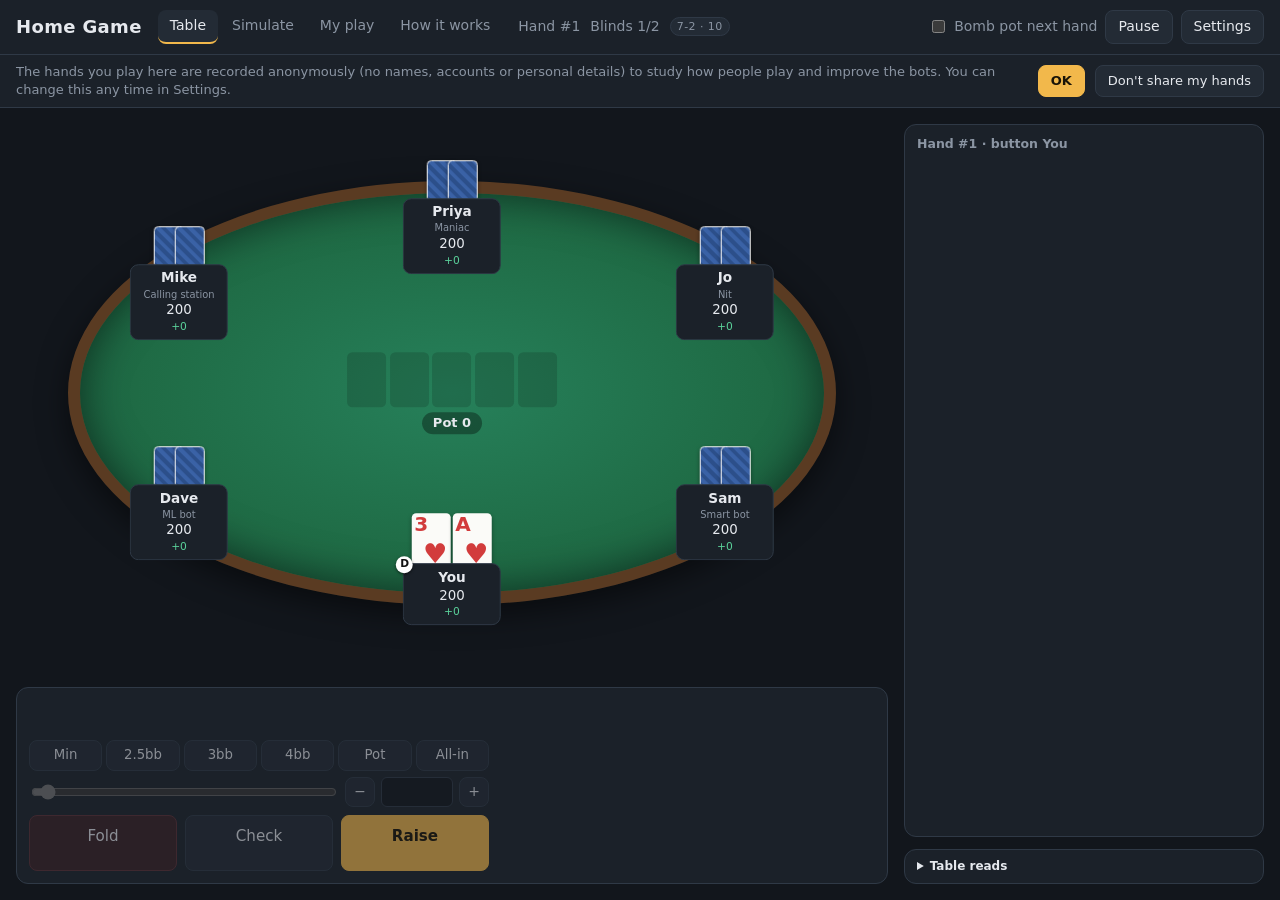
==== commit a1d4f42a: "Poker: cleaner card faces, larger seat text and a text size setting, chance-to-win badges, landscape" ====
--- a/poker/index.html
+++ b/poker/index.html
@@ -4,8 +4,8 @@
     <meta charset="UTF-8" />
     <meta name="viewport" content="width=device-width, initial-scale=1.0" />
     <title>Home Game</title>
-    <script type="module" crossorigin src="/poker/assets/index-zkpk7_V1.js"></script>
-    <link rel="stylesheet" crossorigin href="/poker/assets/index-BuBg2uPJ.css">
+    <script type="module" crossorigin src="/poker/assets/index-DeVEF8vV.js"></script>
+    <link rel="stylesheet" crossorigin href="/poker/assets/index-D92g2Qk3.css">
   </head>
   <body>
     <div id="root"></div>
--- a/poker/assets/index-D92g2Qk3.css
+++ b/poker/assets/index-D92g2Qk3.css
@@ -0,0 +1 @@
+:root{--bg: #12161c;--panel: #1b2129;--panel-2: #232b35;--border: #2f3946;--text: #e6e9ee;--muted: #8b95a3;--felt: #1f6b45;--felt-edge: #5a3b22;--accent: #f2b84b;--good: #5ad19a;--bad: #ef6b6b;--card: #fbfbf8;--card-red: #d23c3c;--card-black: #1b1f24;color-scheme:dark}*{box-sizing:border-box}body{margin:0;background:var(--bg);color:var(--text);font:14px/1.4 system-ui,-apple-system,Segoe UI,sans-serif}button{font:inherit;color:var(--text);background:var(--panel-2);border:1px solid var(--border);border-radius:8px;padding:6px 12px;cursor:pointer}button:hover{border-color:var(--muted)}button.primary,button.raise{background:var(--accent);color:#1a1407;border-color:var(--accent);font-weight:600}button.fold{background:#3a2226;border-color:#5c3036}input{font:inherit;color:var(--text);background:var(--bg);border:1px solid var(--border);border-radius:6px;padding:4px 8px}.app{display:flex;flex-direction:column;min-height:100vh}header{display:flex;align-items:center;gap:16px;flex-wrap:wrap;padding:10px 16px;border-bottom:1px solid var(--border);background:var(--panel)}header h1{font-size:18px;margin:0;letter-spacing:.02em}.share-notice{display:flex;align-items:center;gap:10px;flex-wrap:wrap;padding:8px 16px;border-bottom:1px solid var(--border);background:var(--panel);color:var(--muted);font-size:13px}.share-notice span{flex:1 1 320px}.meta{display:flex;gap:10px;align-items:center;color:var(--muted);flex-wrap:wrap}.controls{margin-left:auto;display:flex;gap:8px;align-items:center}.toggle{display:flex;gap:6px;align-items:center;color:var(--muted);cursor:pointer}.tag{display:inline-block;font-size:11px;padding:1px 6px;border-radius:999px;background:var(--panel-2);border:1px solid var(--border);color:var(--muted);text-transform:uppercase;letter-spacing:.04em}.tag.bomb{background:#7a2e1d;border-color:#b4472c;color:#ffd9cc}.tag.nit{margin-left:6px;background:#3b3357;border-color:#5d4f8c;color:#d8ccff}main{flex:1;display:grid;grid-template-columns:minmax(0,1fr) 360px;gap:16px;padding:16px}@media (max-width: 900px){main{grid-template-columns:1fr}}.table-col{display:flex;flex-direction:column;gap:12px;min-width:0}.table-wrap{width:100%;margin:0 auto;position:relative}.table-wrap.fit{flex:1 1 auto;min-height:0;display:flex;align-items:center;justify-content:center;overflow:hidden}.felt{position:relative;flex-shrink:0;border-radius:50%;background:radial-gradient(ellipse at center,#26805a 0%,var(--felt) 60%,#17543a 100%);border:1em solid var(--felt-edge);box-shadow:inset 0 0 40px #00000080,0 10px 30px #00000080}.felt-empty{width:100%;aspect-ratio:2 / 1}.center{position:absolute;left:50%;top:50%;transform:translate(-50%,-50%);display:flex;flex-direction:column;align-items:center;gap:.4em}.boards{display:flex;flex-direction:column;gap:.3em}.board{display:flex;gap:.3em}.slot{width:3.15em;height:4.4em;border-radius:.43em;background:#00000026;position:relative}.pot{background:#00000059;padding:.15em .85em;border-radius:999px;font-weight:600;white-space:nowrap}.card{position:relative;width:3.15em;height:4.4em;border-radius:.43em;background:var(--card);color:var(--card-black);flex-shrink:0;font-weight:700;box-shadow:0 2px 4px #0006;line-height:1;overflow:hidden}.card .idx{position:absolute;left:.2em;top:.16em;display:flex;flex-direction:column;align-items:center}.card .rank{font-size:1.5em;font-weight:800;letter-spacing:-.06em;line-height:.95}.card .suit{font-size:1.2em;line-height:1}.card .pip{position:absolute;right:.12em;bottom:.02em;font-size:2em;line-height:1}.card.red{color:var(--card-red)}.card.small{width:2.45em;height:3.43em;border-radius:.36em}.card.small .rank{font-size:1.3em}.card.small .suit{font-size:1.05em}.card.small .pip{font-size:1.5em}.seat:not(.hero) .hole .card.small+.card.small,.seat:not(.hero) .hole span+span .card.small{margin-left:-.9em}.seat .hole>span{display:contents}.card.back{background:repeating-linear-gradient(45deg,#2c4f8a,#2c4f8a 4px,#3a62a6 4px,#3a62a6 8px);border:.14em solid #f4f4f4}.seat{position:absolute;transform:translate(-50%,-50%);display:flex;flex-direction:column;align-items:center;gap:.15em;width:8.6em}.seat .hole{display:flex;gap:.15em;height:3.43em;margin-bottom:-.55em;z-index:1}.plate{background:var(--panel);border:.14em solid var(--border);border-radius:.7em;padding:.3em .7em;text-align:center;min-width:7.9em;max-width:8.6em;position:relative;z-index:2}.plate .name{font-weight:600;white-space:nowrap;overflow:hidden;text-overflow:ellipsis}.plate .stack{font-variant-numeric:tabular-nums}.plate .net{font-size:.8em;font-variant-numeric:tabular-nums}.net.up{color:var(--good)}.net.down{color:var(--bad)}.seat.acting .plate{border-color:var(--accent);box-shadow:0 0 .85em #f2b84b99}.seat.folded{opacity:.45}.seat.winner .plate{border-color:var(--good);box-shadow:0 0 .85em #5ad19a99}.last-action{font-size:.86em;color:var(--muted);background:#00000080;padding:0 .45em;border-radius:.3em;white-space:nowrap}.bet{position:absolute;transform:translate(-50%,-50%);background:#0d0f12cc;border:.14em dashed var(--accent);color:var(--accent);border-radius:999px;padding:0 .6em;font-weight:600;font-size:.93em;white-space:nowrap}.dealer{position:absolute;transform:translate(-50%,-50%);width:1.6em;height:1.6em;border-radius:50%;background:#fff;color:#111;font-weight:800;font-size:.86em;display:flex;align-items:center;justify-content:center}.bottom-bar{min-height:92px;background:var(--panel);border:1px solid var(--border);border-radius:12px;padding:12px}.idle{display:flex;gap:12px;align-items:center;height:100%}.waiting{color:var(--muted)}.action-bar{display:flex;flex-direction:column;gap:8px;width:100%;max-width:460px}.action-bar .buttons{display:grid;grid-auto-flow:column;grid-auto-columns:1fr;gap:8px}.action-bar .buttons button{padding:10px 12px;font-size:15px;display:flex;flex-direction:column;align-items:center;line-height:1.2}.action-bar .buttons button small{font-size:11px;font-weight:500;opacity:.75}.sizing{display:flex;flex-direction:column;gap:6px}.presets{display:grid;grid-auto-flow:column;grid-auto-columns:1fr;gap:4px}.presets button{padding:5px 4px;font-size:13px}.presets button.on{border-color:var(--accent);color:var(--accent)}.amount-row{display:flex;gap:6px;align-items:center}.amount-row input[type=range]{flex:1;min-width:0;accent-color:var(--accent)}.amount-row .amount{width:72px;text-align:right}.amount-row .step{width:30px;padding:4px 0}.side{display:flex;flex-direction:column;gap:12px;max-height:calc(100vh - 100px);min-height:0}.log{background:var(--panel);border:1px solid var(--border);border-radius:12px;padding:10px 12px;flex:1;min-height:160px;overflow-y:auto;font-size:12.5px}.log-hand+.log-hand{margin-top:10px;padding-top:10px;border-top:1px solid var(--border)}.log-title{font-weight:600;color:var(--muted);margin-bottom:4px}.log-line.board{color:#9fd3ff}.log-line.win{color:var(--good)}.log-line.bounty{color:var(--accent);font-weight:600}.log-line.nit{color:#c9b6ff;font-weight:600}.log-line.post,.log-line.refund{color:var(--muted)}.modal-backdrop{position:fixed;top:0;right:0;bottom:0;left:0;background:#0009;display:flex;align-items:center;justify-content:center;z-index:10;padding:16px}.modal{background:var(--panel);border:1px solid var(--border);border-radius:14px;padding:18px 22px;width:560px;max-width:100%;max-height:90vh;overflow-y:auto}.modal h2{margin:0 0 8px}.modal h3{margin:14px 0 6px;font-size:13px;text-transform:uppercase;letter-spacing:.06em;color:var(--muted)}.field{display:flex;align-items:center;justify-content:space-between;gap:10px;padding:3px 0}.field span small{display:block;color:var(--muted);font-size:11px}.field input[type=number]{width:90px}.field input:not([type]){flex:1;max-width:300px}.field.check{justify-content:flex-start;cursor:pointer}.grid{display:grid;grid-template-columns:1fr 1fr;column-gap:20px}.rule{display:grid;grid-template-columns:1fr 1fr;column-gap:20px;align-items:center}.modal-actions{display:flex;justify-content:flex-end;gap:8px;margin-top:16px}.seat.out{opacity:.4}.last-action{animation:fade-in calc(.25s / var(--speed)) ease-out}.last-action.win{color:#0f2a1c;background:var(--good);font-weight:700}.seat.winner .plate{animation:glow calc(.9s / var(--speed)) ease-in-out 2}select{font:inherit;color:var(--text);background:var(--bg);border:1px solid var(--border);border-radius:6px;padding:4px 8px}.anim-deal{animation:deal calc(.32s / var(--speed)) cubic-bezier(.2,.8,.3,1) both}.anim-flip{animation:flip calc(.38s / var(--speed)) ease-out both}.anim-pop{animation:pop calc(.22s / var(--speed)) ease-out both}@keyframes deal{0%{opacity:0;transform:translateY(-60px) scale(.5) rotate(-15deg)}to{opacity:1;transform:none}}@keyframes flip{0%{opacity:0;transform:perspective(400px) rotateY(90deg) translateY(-6px)}to{opacity:1;transform:none}}@keyframes pop{0%{opacity:0;transform:translate(-50%,-50%) scale(.4)}to{opacity:1;transform:translate(-50%,-50%) scale(1)}}@keyframes fade-in{0%{opacity:0;transform:translateY(4px)}to{opacity:1;transform:none}}@keyframes glow{50%{box-shadow:0 0 26px #5ad19af2}}.chip-flight{position:absolute;transform:translate(-50%,-50%);z-index:5;pointer-events:none;background:var(--accent);color:#1a1407;font-weight:700;font-size:.86em;border-radius:999px;padding:.07em .6em;box-shadow:0 2px 6px #00000080;animation:fly calc(.6s / var(--speed)) ease-in-out both}@keyframes fly{0%{left:var(--fx);top:var(--fy);opacity:1}85%{opacity:1}to{left:var(--tx);top:var(--ty);opacity:0}}.no-anim *,.no-anim *:before,.no-anim *:after{animation:none!important}.no-anim .chip-flight{display:none}:root{--raise: #e0703a;--call: #3fa56b;--fold: #2a323d}.modal{display:flex;flex-direction:column;width:620px;height:min(720px,90vh);padding:0;overflow:hidden}.modal.wide{width:min(1240px,96vw)}.modal-head{padding:16px 22px 0;border-bottom:1px solid var(--border)}.modal-head h2{margin:0 0 10px}.modal-body{flex:1;overflow-y:auto;padding:14px 22px}.modal-actions{padding:12px 22px;margin:0;border-top:1px solid var(--border);align-items:center}.modal-actions .hint{margin-right:auto}.tabs{display:flex;gap:2px;flex-wrap:wrap}.tabs button{border:none;border-radius:8px 8px 0 0;background:transparent;color:var(--muted);padding:8px 14px;border-bottom:2px solid transparent}.tabs button.active{color:var(--text);border-bottom-color:var(--accent);background:var(--panel-2)}.tabs.small{margin-bottom:6px;border-bottom:1px solid var(--border)}.tabs.small button{padding:4px 10px;font-size:12.5px}button:disabled{opacity:.45;cursor:default}button.danger{border-color:#6b3036;color:#f3a3a3}button.link{background:none;border:none;color:var(--accent);padding:0 0 0 8px;text-decoration:underline}button.active{border-color:var(--accent)}.hint{color:var(--muted);font-size:12.5px}.muted{color:var(--muted)}.seat-rows{display:flex;flex-direction:column;gap:6px;margin:10px 0}.seat-row{display:grid;grid-template-columns:40px repeat(3,minmax(0,1fr));gap:10px;align-items:center}.seat-row>*{min-width:0}.seat-row input,.seat-row select{width:100%}.seat-row.head{color:var(--muted);font-size:12px;text-transform:uppercase;letter-spacing:.05em}.pe{display:grid;grid-template-columns:190px 300px minmax(0,1fr);gap:18px;min-height:100%}.pe-list{display:flex;flex-direction:column;gap:4px}.pe-item{text-align:left;display:flex;flex-direction:column;gap:1px}.pe-item small{font-size:11px;color:var(--accent)}.pe-item small.muted{color:var(--muted)}.pe-item.active{background:#2e3845}.pe-list-actions{display:flex;flex-direction:column;gap:6px;margin-top:10px}.pe-sliders h3{margin:12px 0 4px}.pe-sliders h4{margin:8px 0 2px;font-size:12px;color:var(--muted);font-weight:500}.slider{display:grid;grid-template-columns:130px 1fr 30px;gap:8px;align-items:center;padding:2px 0}.slider input{accent-color:var(--accent);width:100%}.slider-label{font-size:13px}.slider-value{font-variant-numeric:tabular-nums;color:var(--muted);text-align:right;font-size:12px}.range-stats{margin:6px 0;color:var(--muted)}.range-stats b{color:var(--text)}.range-grid{display:grid;grid-template-columns:repeat(13,1fr);gap:2px;-webkit-user-select:none;user-select:none;touch-action:none;max-width:470px}.range-cell{position:relative;aspect-ratio:1;display:flex;align-items:center;justify-content:center;font-size:11px;font-weight:600;border-radius:3px;cursor:crosshair;color:#fff;text-shadow:0 1px 2px rgba(0,0,0,.8)}.range-cell:hover{outline:2px solid var(--text);z-index:1}.range-cell.overridden{box-shadow:inset 0 0 0 2px #fff}.fav-dot{position:absolute;top:0;right:2px;font-size:9px;color:#ffe066}.legend{display:flex;gap:14px;flex-wrap:wrap;margin:8px 0;font-size:12px;color:var(--muted);align-items:center}.legend i{display:inline-block;width:12px;height:12px;border-radius:2px;margin-right:4px;vertical-align:-2px}.legend i.ov{box-shadow:inset 0 0 0 2px #fff;background:var(--fold)}.brushes{display:flex;gap:6px;align-items:center;flex-wrap:wrap;margin:6px 0}.brushes button{padding:4px 10px}@media (max-width: 1000px){.pe{grid-template-columns:1fr}}.plate .persona{font-size:.75em;color:var(--muted);white-space:nowrap;overflow:hidden;text-overflow:ellipsis}.tilt{height:3px;background:#3a2226;border-radius:2px;margin-top:3px;overflow:hidden}.tilt i{display:block;height:100%;background:linear-gradient(to right,#f2b84b,#ef4b4b)}.advisor{background:var(--panel);border:1px solid var(--border);border-radius:12px;padding:10px 12px;font-size:12.5px}.advisor-head{display:flex;flex-direction:column;gap:2px;margin-bottom:8px}.advisor-rows{display:flex;flex-direction:column;gap:3px}.advisor-row{display:grid;grid-template-columns:1fr 70px 62px 34px auto;gap:6px;align-items:center;padding:2px 4px;border-radius:6px}.advisor-row.best{background:#2c3a2f}.advisor-row .ev,.advisor-row .mix{text-align:right;font-variant-numeric:tabular-nums}.advisor-row button{padding:1px 6px;font-size:11px}.ev-bar{position:relative;height:8px;background:var(--fold);border-radius:4px}.ev-bar i{position:absolute;top:0;bottom:0;border-radius:4px}.ev-bar i.pos{left:50%;background:var(--good)}.ev-bar i.neg{right:50%;background:var(--bad)}.advisor-note{font-size:11px;margin:6px 0}.advisor-rows.ml .advisor-row{grid-template-columns:1fr 50px 50px 40px 70px 44px}.advisor-rows.ml .advisor-row .ev small{font-size:10px}.advisor-rows.ml .advisor-row .ev.top-ev{color:var(--good);font-weight:600}.ev-differs{display:block;margin-bottom:4px;color:var(--text)}.advisor-rows.ml .advisor-row.header{font-size:10.5px}.advisor-rows.ml .advisor-row.header .mix,.advisor-rows.ml .advisor-row.header .ev{text-align:right}.advisor-rows.ml .advisor-row.header .ev-bar{background:none}.link-button{background:none;border:none;color:var(--muted);text-decoration:underline;padding:2px 4px;font-size:11px;align-self:flex-start}.trust{display:flex;flex-direction:column;gap:4px;margin-top:8px;font-size:11.5px}.trust-row{display:grid;grid-template-columns:90px 1fr 130px;gap:8px;align-items:center}.trust-row i{height:6px;background:var(--fold);border-radius:3px;overflow:hidden}.trust-row i b{display:block;height:100%;background:var(--accent)}.reads{display:flex;flex-direction:column;gap:6px;margin-top:6px}.read{display:flex;gap:8px;align-items:center}.mini-heat{display:grid;grid-template-columns:repeat(13,5px);gap:1px;flex-shrink:0}.mini-heat div{width:5px;height:5px;background:var(--accent)}.mini-heat.big{grid-template-columns:repeat(13,9px)}.mini-heat.big div{width:9px;height:9px;border-radius:1px}.ranges{display:flex;flex-direction:column;gap:8px;margin-top:10px}.range-read{display:flex;gap:10px;align-items:flex-start}.range-read .who{font-weight:600}.range-read small{display:block;font-size:11px}.range-compare{display:flex;gap:10px;margin-top:4px}.range-compare figure{margin:0;display:flex;flex-direction:column;gap:2px;font-size:10.5px}.slider-field{display:grid;grid-template-columns:1fr 200px 34px;gap:10px;align-items:center;margin:12px 0}.slider-field small{display:block;color:var(--muted);font-size:11px}.slider-field input{accent-color:var(--accent)}.rivalry-row{display:grid;grid-template-columns:1fr 20px 1fr 120px auto auto;gap:8px;align-items:center;margin-bottom:6px}.rivalry-row input[type=range]{accent-color:var(--bad)}.rival{margin-left:5px;color:#ff8a7a;cursor:help}.reads-panel{background:var(--panel);border:1px solid var(--border);border-radius:12px;padding:8px 12px;font-size:12px;flex-shrink:0;max-height:45vh;overflow-y:auto}.reads-panel summary{cursor:pointer;font-weight:600}.reads-head,.reads-stats{display:grid;grid-template-columns:1fr 36px 36px 36px 36px;gap:4px}.reads-head{margin:6px 0 2px;font-size:11px}.reads-head span:not(:first-child),.reads-stats span:not(:first-child){text-align:right;font-variant-numeric:tabular-nums}.reads-row{padding:5px 0;border-top:1px solid var(--border)}.reads-image{margin-top:2px}.reads-image .muted{font-size:11px}.view-tabs button{padding:6px 12px;border-radius:8px}.sim-view{padding:16px;max-width:1200px;margin:0 auto;display:flex;flex-direction:column;gap:16px}.sim-setup{background:var(--panel);border:1px solid var(--border);border-radius:12px;padding:14px 18px}.sim-setup h2{margin:0 0 4px}.sim-controls{display:flex;gap:18px;align-items:center;flex-wrap:wrap;margin-top:10px}.sim-controls .field{gap:8px}.sim-controls .field small{display:block;color:var(--muted);font-size:11px}.sim-controls input[type=number]{width:70px}.sim-tables{display:flex;flex-direction:column;gap:10px;margin-top:14px}.sim-table{border:1px solid var(--border);border-radius:10px;padding:10px 12px;background:var(--panel-2)}.sim-table-head{display:flex;align-items:center;gap:12px;flex-wrap:wrap;margin-bottom:8px}.sim-table-head .seat-count{display:flex;align-items:center;gap:6px;margin-left:auto}.sim-table-head .seat-count button{width:26px;padding:2px 0}.sim-table-head button.link{background:none;border:none;color:var(--muted);text-decoration:underline;padding:0}.sim-seats{display:grid;grid-template-columns:repeat(auto-fill,minmax(170px,1fr));gap:6px 10px}.sim-seats label{display:flex;flex-direction:column;gap:2px;font-size:12px}.sim-seats select{width:100%}.sim-add{display:flex;gap:8px;align-items:center;flex-wrap:wrap}.sim-result{display:flex;flex-direction:column;gap:10px}.sim-result>h3{margin:4px 0 0}.leaderboard h3{margin:4px 0 8px;font-size:14px}.sim-empty{text-align:center;padding:40px}.sim-progress{display:flex;align-items:center;gap:12px;color:var(--muted);font-variant-numeric:tabular-nums}.sim-progress .bar{flex:1;height:8px;background:var(--panel-2);border-radius:4px;overflow:hidden}.sim-progress .bar i{display:block;height:100%;background:var(--accent);transition:width .2s}.leaderboard{background:var(--panel);border:1px solid var(--border);border-radius:12px;padding:10px 14px;overflow-x:auto}.leaderboard table{width:100%;border-collapse:collapse;font-size:13px}.leaderboard th{text-align:right;color:var(--muted);font-weight:500;font-size:11.5px;padding:6px 8px;border-bottom:1px solid var(--border);white-space:nowrap;cursor:help}.leaderboard th:nth-child(-n+2){text-align:left}.leaderboard td{padding:6px 8px;border-bottom:1px solid #252d37;white-space:nowrap}.leaderboard td.num{text-align:right;font-variant-numeric:tabular-nums}.leaderboard td small{display:block;font-size:11px}.leaderboard td.num small{display:inline}.who{display:inline-flex;align-items:center;gap:6px;font-weight:600}.who i,.chart-legend i,.tip-row i{display:inline-block;width:10px;height:10px;border-radius:3px;flex-shrink:0}.chart-card{background:var(--panel);border:1px solid var(--border);border-radius:12px;padding:12px 14px}.chart-card h3{margin:0 0 8px;font-size:14px}.results-chart{position:relative}.results-chart svg{display:block}.results-chart .grid{stroke:#2a323d;stroke-width:1}.results-chart .axis-zero{stroke:#4a5563;stroke-width:1}.results-chart .tick{fill:var(--muted);font-size:11px;font-variant-numeric:tabular-nums}.results-chart .crosshair{stroke:#6b7684;stroke-width:1}.results-chart .dot{stroke:var(--panel);stroke-width:2}.chart-legend{display:flex;flex-wrap:wrap;gap:12px;margin-bottom:8px;font-size:12.5px}.chart-legend span{display:inline-flex;align-items:center;gap:6px;cursor:default}.chart-legend span.dim{opacity:.4}.chart-tip{position:absolute;pointer-events:none;background:#0f1318f0;border:1px solid var(--border);border-radius:8px;padding:6px 10px;font-size:12px;min-width:170px}.tip-title{color:var(--muted);margin-bottom:4px}.tip-row{display:grid;grid-template-columns:12px 1fr auto;gap:6px;align-items:center}.tip-row b{font-variant-numeric:tabular-nums;font-weight:600}.seat.folded .hole .card{filter:grayscale(.6)}.advisor-row.with-prior{grid-template-columns:1fr 64px 58px 32px 32px}.close-spot{align-self:flex-start;font-size:11px;color:#1a1407;background:var(--accent);border-radius:999px;padding:1px 8px;margin-top:2px}.advisor-row{grid-template-columns:1fr 60px 78px 34px auto}.advisor-row .ev small{font-size:10px}.sanity-flag{font-size:11.5px;color:#ffd0c9;background:#4a2226;border:1px solid #7a343b;border-radius:6px;padding:3px 7px;margin-top:4px}.pv{padding:16px;max-width:1200px;margin:0 auto;display:flex;flex-direction:column;gap:16px}.pv-card{background:var(--panel);border:1px solid var(--border);border-radius:12px;padding:14px 18px;min-width:0}.pv-card h3{margin:0 0 8px;font-size:14px}.pv-card h4{margin:14px 0 6px;font-size:12px;color:var(--muted);text-transform:uppercase;letter-spacing:.05em}.pv-head{display:flex;justify-content:space-between;align-items:center;gap:16px;flex-wrap:wrap}.pv-head h2{margin:0 0 4px}.pv-kpis{display:flex;gap:28px}.pv-kpis div{display:flex;flex-direction:column;align-items:flex-end}.pv-kpis b{font-size:22px;font-variant-numeric:tabular-nums}.pv-kpis span{color:var(--muted);font-size:12px}.pv-grid{display:grid;grid-template-columns:repeat(2,minmax(0,1fr));gap:16px}@media (max-width: 900px){.pv-grid{grid-template-columns:1fr}}.pv-bar{display:grid;grid-template-columns:140px 1fr 30px;gap:8px;align-items:center;margin:4px 0;font-size:13px}.pv-bar i{height:8px;background:var(--fold);border-radius:4px;overflow:hidden}.pv-bar b{display:block;height:100%;background:var(--accent)}.pv-card button{margin-top:10px}.pv-leaks{margin:0;padding-left:18px;display:flex;flex-direction:column;gap:8px;font-size:13px}.pv-table{width:100%;border-collapse:collapse;font-size:13px}.pv-table th{text-align:left;color:var(--muted);font-weight:500;font-size:11.5px;padding:4px 6px;border-bottom:1px solid var(--border)}.pv-table td{padding:4px 6px;border-bottom:1px solid #252d37}.pv-table td.num{font-variant-numeric:tabular-nums}.chip{font-size:11px;padding:1px 7px;border-radius:999px;border:1px solid var(--border)}.chip.ok{color:var(--good);border-color:#2f6b4f}.chip.low,.chip.high{color:var(--accent);border-color:#7a5d23}.up{color:var(--good)}.down{color:var(--bad)}.range-grid.read-only .range-cell{cursor:default}.range-cell.faded{opacity:.25}.gto-panel{margin-top:8px}.gto-row{display:grid;grid-template-columns:1fr 90px 38px auto;gap:6px;align-items:center;padding:2px 4px;border-radius:6px}.gto-row.best{background:#2c3a2f}.gto-row .mix{text-align:right;font-variant-numeric:tabular-nums}.gto-row button{padding:1px 6px;font-size:11px}.freq-bar{height:8px;background:#ffffff14;border-radius:4px;overflow:hidden}.freq-bar i{display:block;height:100%;background:#6aa7ff;border-radius:4px}.how{max-width:820px;margin:0 auto;padding:24px 16px 64px;line-height:1.65;font-size:15px}.how h1{font-size:28px;margin:0 0 8px}.how h2{font-size:21px;margin:0 0 10px;padding-top:8px}.how h3{font-size:16px;margin:18px 0 6px;color:var(--accent)}.how p,.how li{color:var(--text)}.how ul,.how ol{padding-left:22px}.how li{margin:6px 0}.how a{color:var(--accent)}.how-lede{color:var(--muted)!important;font-size:16px}.how-toc{display:flex;flex-wrap:wrap;gap:6px 14px;margin:14px 0 6px;padding:10px 14px;background:var(--panel);border:1px solid var(--border);border-radius:10px;font-size:13px}.how-toc a{text-decoration:none}.how-section{margin-top:28px;padding-top:4px;border-top:1px solid var(--border);scroll-margin-top:12px}.how .cite{font-size:11px;margin-left:1px}.how .cite a{text-decoration:none}.how-table{width:100%;border-collapse:collapse;font-size:13.5px;margin:10px 0 14px}.how-table th,.how-table td{border:1px solid var(--border);padding:7px 9px;text-align:left;vertical-align:top}.how-table th{background:var(--panel);color:var(--muted);font-weight:600}.how-refs{font-size:13px}.how-refs li{margin:5px 0;color:var(--muted)}.how-refs a{word-break:break-all}@media (max-width: 600px){.how{font-size:14.5px}.how-table{font-size:12.5px}}.lab{display:flex;flex-direction:column;gap:14px}.lab-custom{display:grid;gap:2px;margin-top:6px;font-size:11.5px}.lab-custom label{display:grid;grid-template-columns:120px 1fr 28px;gap:6px;align-items:center}.lab-error{color:var(--bad)}.lab-warn{color:var(--accent);font-size:12.5px}.lab-analyze{margin-top:8px}@media (max-width: 640px){main{padding:8px;gap:10px}header{padding:8px 12px;gap:8px 12px}.bottom-bar{padding:10px}.action-bar{max-width:none}}.portrait .felt{border-width:.8em}.portrait .board,.portrait .boards{gap:.25em}.portrait .pot{font-size:.95em;padding:.1em .8em}.portrait .seat{width:6.4em;gap:.08em}.portrait .plate{min-width:0;width:6.4em;padding:.15em .3em;border-radius:.65em;line-height:1.25}.portrait .plate .name,.portrait .plate .persona{overflow:hidden;text-overflow:ellipsis}.portrait .plate .persona{font-size:.76em}.portrait .plate .money{display:flex;justify-content:center;align-items:baseline;gap:.4em}.portrait .plate .net{font-size:.8em}.portrait .plate .tag.nit{margin-left:.25em;font-size:.72em;padding:0 .3em}.portrait .last-action{font-size:.84em}.portrait .bet{font-size:.88em;padding:0 .5em}.portrait .dealer{font-size:.8em}.portrait .chip-flight{font-size:.84em}@media (max-width: 640px){.seat-row{grid-template-columns:22px repeat(3,minmax(0,1fr));gap:5px;font-size:13px}.seat-row.head{font-size:10px;letter-spacing:.02em}.seat-row input,.seat-row select{padding:4px 5px}.modal-head,.modal-body{padding-left:14px;padding-right:14px}.modal-actions{padding:10px 14px;flex-wrap:wrap}.modal-backdrop{padding:8px}}@media (max-width: 640px){.sim-view{padding:8px}.sim-setup{padding:12px}.lab-custom label{grid-template-columns:104px minmax(0,1fr) 26px}}.live-bar{display:flex;gap:8px 16px;align-items:center;flex-wrap:wrap;padding:10px 16px 0}.live-bar .tabs.small{margin-bottom:0;border-bottom:none}.live-bar select{max-width:180px}.live-status{padding:6px 16px 0;font-size:13px}.live-replay{display:flex;gap:8px 12px;align-items:center;flex-wrap:wrap}.live-dot{width:9px;height:9px;border-radius:50%;background:var(--bad);display:inline-block}.live-dot.on{background:var(--good)}.file-button{position:relative;overflow:hidden;display:inline-block;padding:6px 12px;border:1px solid var(--border);border-radius:8px;background:var(--panel-2);cursor:pointer}.file-button input{position:absolute;top:0;right:0;bottom:0;left:0;opacity:0;cursor:pointer}.live-note{flex-wrap:wrap;font-size:13px}@media (max-width: 640px){.live-bar,.live-status{padding-left:8px;padding-right:8px}}.app.playing.desktop{height:100vh;height:100svh;min-height:0}.app.playing.desktop main.game{min-height:0;grid-template-rows:minmax(0,1fr)}.stage{display:flex;flex-direction:column;gap:10px;min-width:0;min-height:0;position:relative}main.game.desktop .side{max-height:none;min-height:0;overflow-y:auto}main.game.desktop .dock{flex-shrink:0}main.game.portrait,main.game.landscape{display:block;padding:0}main.game.portrait .stage{height:100vh;height:100svh;padding:6px 6px calc(6px + env(safe-area-inset-bottom));gap:6px}main.game.portrait .dock{flex-shrink:0;padding:8px;border-radius:10px}main.game.portrait .side,main.game.landscape .side{max-height:none;padding:8px}main.game.portrait .side .log,main.game.landscape .side .log{max-height:60vh}main.game.landscape .stage{height:100vh;height:100svh;display:grid;grid-template-columns:minmax(0,1fr) 236px;grid-template-rows:minmax(0,1fr);gap:6px;padding:4px calc(4px + env(safe-area-inset-right)) calc(4px + env(safe-area-inset-bottom)) calc(4px + env(safe-area-inset-left))}main.game.landscape .stage>.table-wrap{grid-column:1;grid-row:1}main.game.landscape .dock{grid-column:2;grid-row:1;display:flex;flex-direction:column;justify-content:flex-end;gap:6px;min-height:0;overflow-y:auto;padding:8px;border-radius:10px}main.game.landscape .dock .idle{flex-direction:column;align-items:stretch;height:auto}main.game.landscape .action-bar .buttons{grid-auto-flow:row;grid-auto-columns:auto}main.game.landscape .presets{grid-auto-flow:row;grid-template-columns:repeat(3,1fr)}main.game.portrait .dock .idle{flex-wrap:wrap}.advisor-strip{width:100%;text-align:left;margin-bottom:6px;padding:5px 10px;font-size:12.5px;white-space:nowrap;overflow:hidden;text-overflow:ellipsis}.advisor-sheet{position:absolute;z-index:20;left:6px;right:6px;top:6px;max-height:62%;overflow-y:auto;border-radius:12px;box-shadow:0 10px 30px #0009}main.game.landscape .advisor-sheet{left:4px;right:246px;top:4px;bottom:4px;max-height:none}.sheet-close{position:sticky;top:4px;float:right;margin:4px 4px 0 0;z-index:1;padding:2px 10px;font-size:16px}@media (pointer: coarse){.presets button{padding:8px 4px}.amount-row .step{width:38px;padding:7px 0}}.pickable,.slot.pickable{cursor:pointer}.slot.pickable{outline:.1em dashed rgba(255,255,255,.35)}.slot.random .card{box-shadow:0 0 0 .15em #9fd3ff}.slot .planned{opacity:.45;display:block}.editable .plate{cursor:pointer}.editable .plate:hover{border-color:var(--muted)}.dealer.on-plate{position:absolute;transform:none;left:-.75em;top:-.75em;z-index:3;box-shadow:0 1px 3px #0009}.compact .plate{padding:.2em .5em;min-width:7.2em;line-height:1.25}.compact .plate .money{display:flex;justify-content:center;align-items:baseline;gap:.4em}main.game.landscape .stage{grid-template-columns:minmax(0,1fr) 210px}main.game.landscape .advisor-sheet{right:220px}main.game.landscape .amount-row{flex-wrap:wrap}main.game.landscape .amount-row input[type=range]{flex:1 1 100%}main.game.landscape .amount-row .amount{flex:1}.lab-toolbar{display:flex;gap:10px 18px;flex-wrap:wrap;align-items:center;margin-top:10px}.lab-count{display:inline-flex;align-items:center;gap:8px}.lab-count button{width:34px;padding:4px 0}.lab-count b{min-width:1.2em;text-align:center}.lab-think{display:inline-flex;align-items:center;gap:8px}.lab-stage{background:var(--bg);border-radius:12px}.lab-dock{position:sticky;bottom:0;z-index:5;background:var(--panel);border:1px solid var(--border);border-radius:12px;padding:10px;display:flex;flex-direction:column;gap:8px;box-shadow:0 -6px 18px #00000059;padding-bottom:calc(10px + env(safe-area-inset-bottom))}.lab-status{display:flex;gap:8px;align-items:center;justify-content:space-between;flex-wrap:wrap;font-size:13px}.lab-undo{display:inline-flex;gap:6px}.lab-analyze{align-self:stretch;padding:10px;font-size:15px;max-width:460px}.lab-dock .action-bar{max-width:460px}.lab-result{scroll-margin-top:8px}.picker,.seat-sheet{background:var(--panel);border:1px solid var(--border);border-radius:14px;padding:12px 14px 14px;width:min(560px,100%);max-height:90vh;overflow-y:auto;box-shadow:0 10px 30px #0009}.picker-head{display:flex;align-items:center;justify-content:space-between;gap:10px;margin-bottom:10px}.picker-head .sheet-close{position:static;float:none;margin:0}.picker-grid{display:grid;grid-template-columns:repeat(13,minmax(0,1fr));gap:4px}.pick-card{display:flex;flex-direction:column;align-items:center;justify-content:center;line-height:1.05;aspect-ratio:5 / 7;padding:0;min-height:38px;background:var(--card);color:var(--card-black);border:2px solid transparent;font-weight:700;font-size:14px;border-radius:6px}.pick-card.red{color:var(--card-red)}.pick-card.on{border-color:var(--accent);box-shadow:0 0 0 2px var(--accent)}.pick-card:disabled{opacity:.18}.picker-foot{margin-top:10px;display:flex;justify-content:flex-end}.seat-sheet{display:flex;flex-direction:column;gap:10px}.seat-sheet .field.column{flex-direction:column;align-items:stretch}.seat-sheet select,.seat-sheet input[type=range]{width:100%}.seat-sheet .lab-custom label{grid-template-columns:130px minmax(0,1fr) 28px}@media (max-width: 480px){.picker-grid{gap:3px}.pick-card{font-size:12.5px;min-height:34px;border-radius:4px}.picker,.seat-sheet{padding:10px}}.portrait .slot,.portrait .board .card{width:3em;height:4.2em;border-radius:.42em}.portrait .seat .hole{height:3.75em;margin-bottom:-1.45em}.portrait .card.small{width:2.7em;height:3.75em;border-radius:.36em}.portrait .card.small .rank{font-size:1.4em}.portrait .card.small .suit{font-size:1.12em}.portrait .seat.hero{width:9em}.portrait .seat.hero .hole{height:5.3em;margin-bottom:-.45em;gap:.25em}.portrait .seat.hero .card.small{width:3.8em;height:5.3em;border-radius:.45em}.portrait .seat.hero .card.small .rank{font-size:1.85em}.portrait .seat.hero .card.small .suit{font-size:1.45em}.portrait .seat.hero .card.small .pip{font-size:2.3em}.compact .seat .hole{height:3.5em;margin-bottom:-1.3em}.compact .card.small{width:2.5em;height:3.5em}.compact .seat.hero .hole{height:4.6em;margin-bottom:-.4em;gap:.2em}.compact .seat.hero .card.small{width:3.3em;height:4.6em}.compact .seat.hero .card.small .rank{font-size:1.65em}.compact .seat.hero .card.small .suit{font-size:1.3em}.portrait .seat .last-action,.compact .seat .last-action{position:absolute;top:100%;margin-top:.15em;z-index:4}.plate .hand-name{font-size:.78em;line-height:1.15;color:#ffe7b3;white-space:normal}.plate .hand-name.with-odds{color:var(--accent);font-weight:600}.dock-status{display:flex;align-items:center;justify-content:space-between;gap:8px;min-height:32px;margin-bottom:8px;font-size:13px}.dock-status .waiting{flex:1 1 auto;min-width:0;white-space:nowrap;overflow:hidden;text-overflow:ellipsis}.dock-buttons{display:flex;gap:6px;flex-shrink:0}.dock-buttons button{padding:5px 10px;font-size:13px;white-space:nowrap}.action-bar.waiting{opacity:.55}.action-bar.waiting button:disabled,.action-bar.waiting input:disabled{opacity:1}.action-bar .buttons button:disabled{cursor:default}.advisor-strip:disabled{opacity:.6}.dock-status .advisor-strip{flex:1 1 auto;min-width:0;width:auto;margin:0}.portrait .slot,.portrait .board .card{width:2.75em;height:3.85em}main.game.landscape .action-bar .buttons{grid-auto-flow:column;grid-auto-columns:1fr}main.game.landscape .action-bar .buttons button{padding:6px 4px;font-size:13px}main.game.landscape .dock-status{flex-wrap:nowrap;margin-bottom:4px}main.game.landscape .action-bar{gap:6px}.four-color .card.suit-d,.four-color .pick-card.suit-d{color:#1f6fd6}.four-color .card.suit-c,.four-color .pick-card.suit-c{color:#178a3e}@media (max-width: 640px) and (max-height: 400px){main.game.landscape .stage{grid-template-columns:minmax(0,1fr) 176px}main.game.landscape .advisor-sheet{right:186px}}main.game.landscape .dock-status{flex-wrap:wrap}main.game.landscape .dock-buttons{flex-wrap:wrap}.compact .slot,.compact .board .card{width:2.65em;height:3.7em}.compact .board .card .rank{font-size:1.6em}.dense .plate .persona{display:none}.portrait.dense .seat:not(.hero) .hole{height:3.3em;margin-bottom:-1.25em}.portrait.dense .seat:not(.hero) .card.small{width:2.4em;height:3.3em}.portrait.dense .seat:not(.hero) .plate{width:5.8em}.portrait.dense .seat:not(.hero){width:5.8em}.compact.dense .seat:not(.hero) .hole{height:3.1em;margin-bottom:-1.15em}.compact.dense .seat:not(.hero) .card.small{width:2.25em;height:3.1em}.compact.dense .seat:not(.hero) .plate{min-width:6em}.action-bar .buttons button{height:52px;justify-content:center;white-space:nowrap;overflow:hidden;text-overflow:ellipsis;min-width:0}.action-bar .buttons button>*{max-width:100%;overflow:hidden;text-overflow:ellipsis}main.game.landscape .action-bar .buttons button{height:46px}.seat.hero .card.small{width:3.15em;height:4.4em}.seat.hero .card.small .rank{font-size:1.5em}.seat.hero .card.small .suit{font-size:1.2em}.seat.hero .hole{height:4.4em}.compact .seat.hero .card.small .rank{font-size:1.85em}.compact .card.small .rank{font-size:1.4em}.portrait .board .card .rank{font-size:1.62em}main.game.landscape .dock{justify-content:flex-start}main.game.landscape .dock .dock-status{order:2;margin:6px 0 0}.seat.hero .card.small .rank{font-size:1.62em}main.game.landscape .dock .dock-status{flex-direction:column;align-items:stretch;gap:6px}main.game.landscape .dock-buttons button{flex:1 1 auto}main.game.landscape .amount-row input[type=range]{display:none}main.game.landscape .dock-buttons{min-height:30px}main.game.landscape .dock-buttons button{padding:4px 8px}main.game.landscape .advisor-strip{padding:4px 8px;font-size:12px}.dock-status .advisor-strip{max-width:100%}main.game.landscape .dock .advisor-strip{width:100%}main.game.landscape .dock{overflow-x:hidden}.board .card .idx .suit,.seat.hero .card .idx .suit{display:none}.seat:not(.hero) .hole .card .pip{display:none}.board .card .rank,.portrait .board .card .rank,.compact .board .card .rank{font-size:1.75em}.board .card .pip{font-size:2.1em;right:.08em;bottom:.02em}.seat.hero .card.small .pip{font-size:2.2em}.plate .name{font-size:1.1em}.plate .money{font-size:1.08em}.plate .persona,.portrait .plate .persona{font-size:.8em}.plate .hand-name{font-size:.86em}.last-action{font-size:.95em;color:#c9d1dc}.portrait .last-action{font-size:.92em}.seat.folded{opacity:.62}.pot{font-size:1.08em}.portrait .pot{font-size:1.02em}.bet{font-size:1em}.portrait .bet{font-size:.95em}.dock{font-size:calc(14px * var(--ts, 1))}.dock .action-bar .buttons button{font-size:1.08em;height:3.7em}.dock .presets button{font-size:.95em}.dock .dock-status,.dock .dock-buttons button{font-size:.93em}.dock .advisor-strip{font-size:.92em}.dock .amount-row .amount{font-size:1em}.log,.advisor{font-size:calc(12.5px * var(--ts, 1))}main.game.landscape .dock{justify-content:space-between}main.game.landscape .dock .presets button{min-height:2.8em}main.game.landscape .dock .action-bar .buttons button{height:3.5em}main.game.landscape .dock .presets button{min-height:max(2.6em,10svh)}main.game.landscape .dock .action-bar .buttons button{height:max(3.2em,16svh)}.portrait .seat .last-action,.compact .seat .last-action{white-space:normal;max-width:7.4em;text-align:center;line-height:1.1;font-size:.86em}.portrait .plate .hand-name,.compact .plate .hand-name{white-space:nowrap;overflow:hidden;text-overflow:ellipsis}.odds-pill{position:absolute;right:-.7em;top:-.75em;z-index:3;font-size:.82em;font-weight:700;line-height:1.3;padding:0 .4em;border-radius:999px;background:var(--accent);color:#1a1407;box-shadow:0 1px 3px #0009}.table-wrap .plate .name{font-size:calc(1.1em * var(--ts, 1))}.table-wrap .plate .money{font-size:calc(1.08em * var(--ts, 1))}.table-wrap .plate .persona{font-size:calc(.8em * var(--ts, 1))}.table-wrap .plate .hand-name{font-size:calc(.86em * var(--ts, 1))}.table-wrap .last-action{font-size:calc(.92em * var(--ts, 1))}.table-wrap .bet{font-size:calc(.98em * var(--ts, 1))}.table-wrap .pot{font-size:calc(1.05em * var(--ts, 1))}.table-wrap .odds-pill{font-size:calc(.82em * var(--ts, 1))}.portrait .plate{width:calc(6.4em * (.6 + .4 * var(--ts, 1)))}.portrait .seat:not(.hero){width:calc(6.4em * (.6 + .4 * var(--ts, 1)))}.portrait .seat .last-action,.compact .seat .last-action{font-size:calc(.86em * var(--ts, 1));max-width:calc(7.4em * var(--ts, 1))}
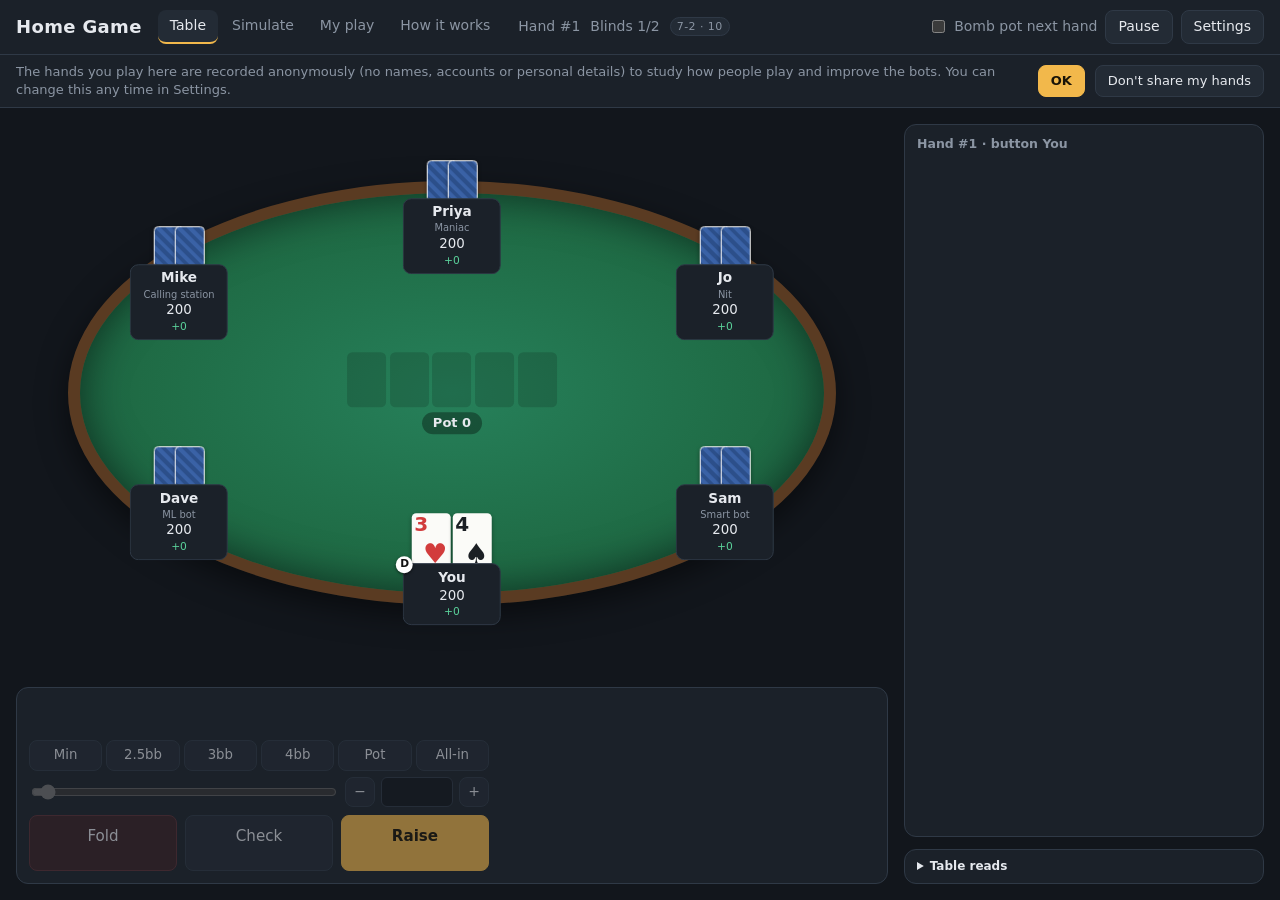
==== commit 7e76ad80: "Poker: the ML bot leans hard against every player it trusts, the advisor leans harder against losing" ====
--- a/poker/index.html
+++ b/poker/index.html
@@ -4,7 +4,7 @@
     <meta charset="UTF-8" />
     <meta name="viewport" content="width=device-width, initial-scale=1.0" />
     <title>Home Game</title>
-    <script type="module" crossorigin src="/poker/assets/index-DeVEF8vV.js"></script>
+    <script type="module" crossorigin src="/poker/assets/index-BDytRgwL.js"></script>
     <link rel="stylesheet" crossorigin href="/poker/assets/index-D92g2Qk3.css">
   </head>
   <body>
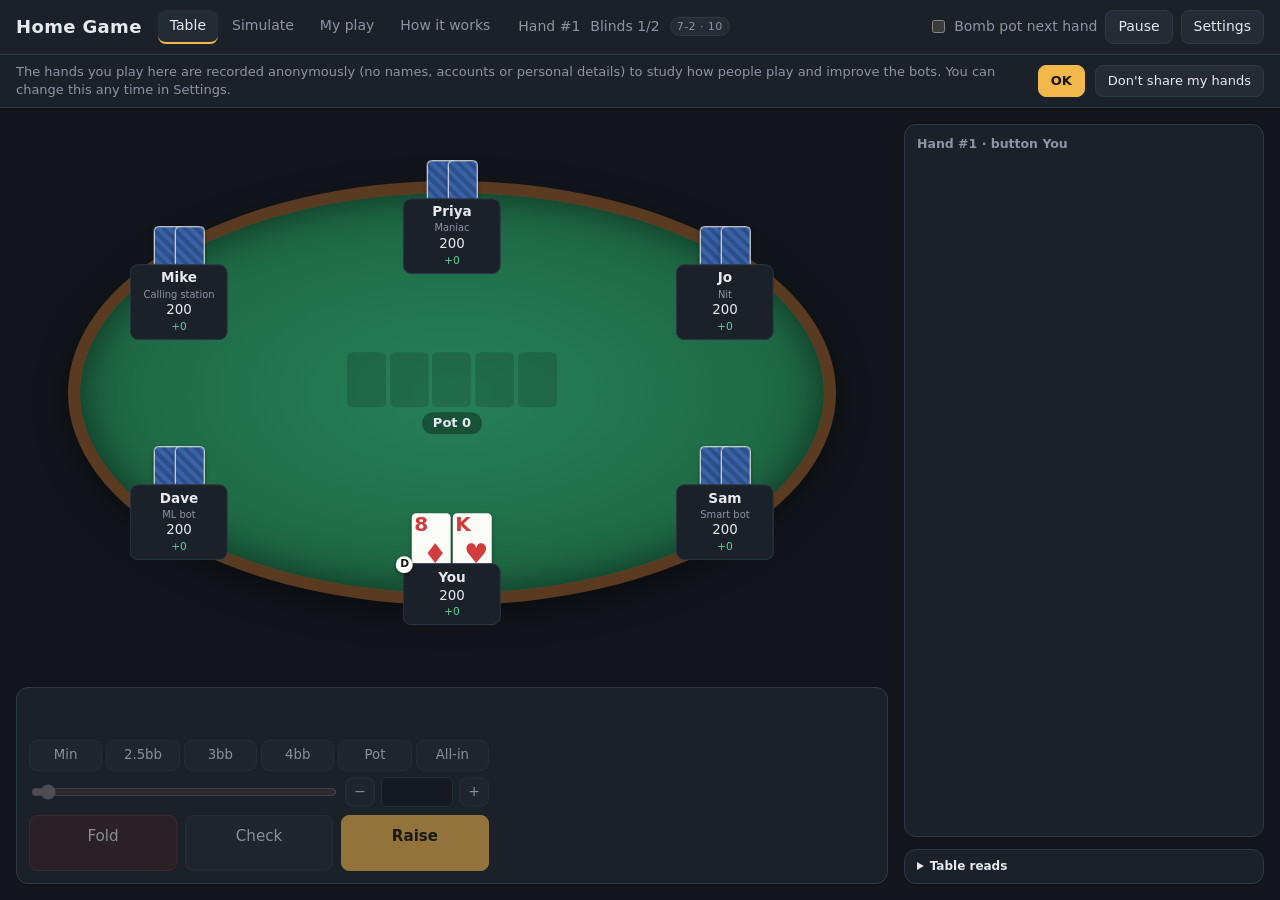
==== commit 01eb7586: "Poker: the advisor leans at strength 80 on the evidence it has seen, and says when its advice rests " ====
--- a/poker/index.html
+++ b/poker/index.html
@@ -4,8 +4,8 @@
     <meta charset="UTF-8" />
     <meta name="viewport" content="width=device-width, initial-scale=1.0" />
     <title>Home Game</title>
-    <script type="module" crossorigin src="/poker/assets/index-BDytRgwL.js"></script>
-    <link rel="stylesheet" crossorigin href="/poker/assets/index-D92g2Qk3.css">
+    <script type="module" crossorigin src="/poker/assets/index-CY9Az0na.js"></script>
+    <link rel="stylesheet" crossorigin href="/poker/assets/index-BjJtQaNx.css">
   </head>
   <body>
     <div id="root"></div>
--- a/poker/assets/index-BjJtQaNx.css
+++ b/poker/assets/index-BjJtQaNx.css
@@ -0,0 +1 @@
+:root{--bg: #12161c;--panel: #1b2129;--panel-2: #232b35;--border: #2f3946;--text: #e6e9ee;--muted: #8b95a3;--felt: #1f6b45;--felt-edge: #5a3b22;--accent: #f2b84b;--good: #5ad19a;--bad: #ef6b6b;--card: #fbfbf8;--card-red: #d23c3c;--card-black: #1b1f24;color-scheme:dark}*{box-sizing:border-box}body{margin:0;background:var(--bg);color:var(--text);font:14px/1.4 system-ui,-apple-system,Segoe UI,sans-serif}button{font:inherit;color:var(--text);background:var(--panel-2);border:1px solid var(--border);border-radius:8px;padding:6px 12px;cursor:pointer}button:hover{border-color:var(--muted)}button.primary,button.raise{background:var(--accent);color:#1a1407;border-color:var(--accent);font-weight:600}button.fold{background:#3a2226;border-color:#5c3036}input{font:inherit;color:var(--text);background:var(--bg);border:1px solid var(--border);border-radius:6px;padding:4px 8px}.app{display:flex;flex-direction:column;min-height:100vh}header{display:flex;align-items:center;gap:16px;flex-wrap:wrap;padding:10px 16px;border-bottom:1px solid var(--border);background:var(--panel)}header h1{font-size:18px;margin:0;letter-spacing:.02em}.share-notice{display:flex;align-items:center;gap:10px;flex-wrap:wrap;padding:8px 16px;border-bottom:1px solid var(--border);background:var(--panel);color:var(--muted);font-size:13px}.share-notice span{flex:1 1 320px}.meta{display:flex;gap:10px;align-items:center;color:var(--muted);flex-wrap:wrap}.controls{margin-left:auto;display:flex;gap:8px;align-items:center}.toggle{display:flex;gap:6px;align-items:center;color:var(--muted);cursor:pointer}.tag{display:inline-block;font-size:11px;padding:1px 6px;border-radius:999px;background:var(--panel-2);border:1px solid var(--border);color:var(--muted);text-transform:uppercase;letter-spacing:.04em}.tag.bomb{background:#7a2e1d;border-color:#b4472c;color:#ffd9cc}.tag.nit{margin-left:6px;background:#3b3357;border-color:#5d4f8c;color:#d8ccff}main{flex:1;display:grid;grid-template-columns:minmax(0,1fr) 360px;gap:16px;padding:16px}@media (max-width: 900px){main{grid-template-columns:1fr}}.table-col{display:flex;flex-direction:column;gap:12px;min-width:0}.table-wrap{width:100%;margin:0 auto;position:relative}.table-wrap.fit{flex:1 1 auto;min-height:0;display:flex;align-items:center;justify-content:center;overflow:hidden}.felt{position:relative;flex-shrink:0;border-radius:50%;background:radial-gradient(ellipse at center,#26805a 0%,var(--felt) 60%,#17543a 100%);border:1em solid var(--felt-edge);box-shadow:inset 0 0 40px #00000080,0 10px 30px #00000080}.felt-empty{width:100%;aspect-ratio:2 / 1}.center{position:absolute;left:50%;top:50%;transform:translate(-50%,-50%);display:flex;flex-direction:column;align-items:center;gap:.4em}.boards{display:flex;flex-direction:column;gap:.3em}.board{display:flex;gap:.3em}.slot{width:3.15em;height:4.4em;border-radius:.43em;background:#00000026;position:relative}.pot{background:#00000059;padding:.15em .85em;border-radius:999px;font-weight:600;white-space:nowrap}.card{position:relative;width:3.15em;height:4.4em;border-radius:.43em;background:var(--card);color:var(--card-black);flex-shrink:0;font-weight:700;box-shadow:0 2px 4px #0006;line-height:1;overflow:hidden}.card .idx{position:absolute;left:.2em;top:.16em;display:flex;flex-direction:column;align-items:center}.card .rank{font-size:1.5em;font-weight:800;letter-spacing:-.06em;line-height:.95}.card .suit{font-size:1.2em;line-height:1}.card .pip{position:absolute;right:.12em;bottom:.02em;font-size:2em;line-height:1}.card.red{color:var(--card-red)}.card.small{width:2.45em;height:3.43em;border-radius:.36em}.card.small .rank{font-size:1.3em}.card.small .suit{font-size:1.05em}.card.small .pip{font-size:1.5em}.seat:not(.hero) .hole .card.small+.card.small,.seat:not(.hero) .hole span+span .card.small{margin-left:-.9em}.seat .hole>span{display:contents}.card.back{background:repeating-linear-gradient(45deg,#2c4f8a,#2c4f8a 4px,#3a62a6 4px,#3a62a6 8px);border:.14em solid #f4f4f4}.seat{position:absolute;transform:translate(-50%,-50%);display:flex;flex-direction:column;align-items:center;gap:.15em;width:8.6em}.seat .hole{display:flex;gap:.15em;height:3.43em;margin-bottom:-.55em;z-index:1}.plate{background:var(--panel);border:.14em solid var(--border);border-radius:.7em;padding:.3em .7em;text-align:center;min-width:7.9em;max-width:8.6em;position:relative;z-index:2}.plate .name{font-weight:600;white-space:nowrap;overflow:hidden;text-overflow:ellipsis}.plate .stack{font-variant-numeric:tabular-nums}.plate .net{font-size:.8em;font-variant-numeric:tabular-nums}.net.up{color:var(--good)}.net.down{color:var(--bad)}.seat.acting .plate{border-color:var(--accent);box-shadow:0 0 .85em #f2b84b99}.seat.folded{opacity:.45}.seat.winner .plate{border-color:var(--good);box-shadow:0 0 .85em #5ad19a99}.last-action{font-size:.86em;color:var(--muted);background:#00000080;padding:0 .45em;border-radius:.3em;white-space:nowrap}.bet{position:absolute;transform:translate(-50%,-50%);background:#0d0f12cc;border:.14em dashed var(--accent);color:var(--accent);border-radius:999px;padding:0 .6em;font-weight:600;font-size:.93em;white-space:nowrap}.dealer{position:absolute;transform:translate(-50%,-50%);width:1.6em;height:1.6em;border-radius:50%;background:#fff;color:#111;font-weight:800;font-size:.86em;display:flex;align-items:center;justify-content:center}.bottom-bar{min-height:92px;background:var(--panel);border:1px solid var(--border);border-radius:12px;padding:12px}.idle{display:flex;gap:12px;align-items:center;height:100%}.waiting{color:var(--muted)}.action-bar{display:flex;flex-direction:column;gap:8px;width:100%;max-width:460px}.action-bar .buttons{display:grid;grid-auto-flow:column;grid-auto-columns:1fr;gap:8px}.action-bar .buttons button{padding:10px 12px;font-size:15px;display:flex;flex-direction:column;align-items:center;line-height:1.2}.action-bar .buttons button small{font-size:11px;font-weight:500;opacity:.75}.sizing{display:flex;flex-direction:column;gap:6px}.presets{display:grid;grid-auto-flow:column;grid-auto-columns:1fr;gap:4px}.presets button{padding:5px 4px;font-size:13px}.presets button.on{border-color:var(--accent);color:var(--accent)}.amount-row{display:flex;gap:6px;align-items:center}.amount-row input[type=range]{flex:1;min-width:0;accent-color:var(--accent)}.amount-row .amount{width:72px;text-align:right}.amount-row .step{width:30px;padding:4px 0}.side{display:flex;flex-direction:column;gap:12px;max-height:calc(100vh - 100px);min-height:0}.log{background:var(--panel);border:1px solid var(--border);border-radius:12px;padding:10px 12px;flex:1;min-height:160px;overflow-y:auto;font-size:12.5px}.log-hand+.log-hand{margin-top:10px;padding-top:10px;border-top:1px solid var(--border)}.log-title{font-weight:600;color:var(--muted);margin-bottom:4px}.log-line.board{color:#9fd3ff}.log-line.win{color:var(--good)}.log-line.bounty{color:var(--accent);font-weight:600}.log-line.nit{color:#c9b6ff;font-weight:600}.log-line.post,.log-line.refund{color:var(--muted)}.modal-backdrop{position:fixed;top:0;right:0;bottom:0;left:0;background:#0009;display:flex;align-items:center;justify-content:center;z-index:10;padding:16px}.modal{background:var(--panel);border:1px solid var(--border);border-radius:14px;padding:18px 22px;width:560px;max-width:100%;max-height:90vh;overflow-y:auto}.modal h2{margin:0 0 8px}.modal h3{margin:14px 0 6px;font-size:13px;text-transform:uppercase;letter-spacing:.06em;color:var(--muted)}.field{display:flex;align-items:center;justify-content:space-between;gap:10px;padding:3px 0}.field span small{display:block;color:var(--muted);font-size:11px}.field input[type=number]{width:90px}.field input:not([type]){flex:1;max-width:300px}.field.check{justify-content:flex-start;cursor:pointer}.grid{display:grid;grid-template-columns:1fr 1fr;column-gap:20px}.rule{display:grid;grid-template-columns:1fr 1fr;column-gap:20px;align-items:center}.modal-actions{display:flex;justify-content:flex-end;gap:8px;margin-top:16px}.seat.out{opacity:.4}.last-action{animation:fade-in calc(.25s / var(--speed)) ease-out}.last-action.win{color:#0f2a1c;background:var(--good);font-weight:700}.seat.winner .plate{animation:glow calc(.9s / var(--speed)) ease-in-out 2}select{font:inherit;color:var(--text);background:var(--bg);border:1px solid var(--border);border-radius:6px;padding:4px 8px}.anim-deal{animation:deal calc(.32s / var(--speed)) cubic-bezier(.2,.8,.3,1) both}.anim-flip{animation:flip calc(.38s / var(--speed)) ease-out both}.anim-pop{animation:pop calc(.22s / var(--speed)) ease-out both}@keyframes deal{0%{opacity:0;transform:translateY(-60px) scale(.5) rotate(-15deg)}to{opacity:1;transform:none}}@keyframes flip{0%{opacity:0;transform:perspective(400px) rotateY(90deg) translateY(-6px)}to{opacity:1;transform:none}}@keyframes pop{0%{opacity:0;transform:translate(-50%,-50%) scale(.4)}to{opacity:1;transform:translate(-50%,-50%) scale(1)}}@keyframes fade-in{0%{opacity:0;transform:translateY(4px)}to{opacity:1;transform:none}}@keyframes glow{50%{box-shadow:0 0 26px #5ad19af2}}.chip-flight{position:absolute;transform:translate(-50%,-50%);z-index:5;pointer-events:none;background:var(--accent);color:#1a1407;font-weight:700;font-size:.86em;border-radius:999px;padding:.07em .6em;box-shadow:0 2px 6px #00000080;animation:fly calc(.6s / var(--speed)) ease-in-out both}@keyframes fly{0%{left:var(--fx);top:var(--fy);opacity:1}85%{opacity:1}to{left:var(--tx);top:var(--ty);opacity:0}}.no-anim *,.no-anim *:before,.no-anim *:after{animation:none!important}.no-anim .chip-flight{display:none}:root{--raise: #e0703a;--call: #3fa56b;--fold: #2a323d}.modal{display:flex;flex-direction:column;width:620px;height:min(720px,90vh);padding:0;overflow:hidden}.modal.wide{width:min(1240px,96vw)}.modal-head{padding:16px 22px 0;border-bottom:1px solid var(--border)}.modal-head h2{margin:0 0 10px}.modal-body{flex:1;overflow-y:auto;padding:14px 22px}.modal-actions{padding:12px 22px;margin:0;border-top:1px solid var(--border);align-items:center}.modal-actions .hint{margin-right:auto}.tabs{display:flex;gap:2px;flex-wrap:wrap}.tabs button{border:none;border-radius:8px 8px 0 0;background:transparent;color:var(--muted);padding:8px 14px;border-bottom:2px solid transparent}.tabs button.active{color:var(--text);border-bottom-color:var(--accent);background:var(--panel-2)}.tabs.small{margin-bottom:6px;border-bottom:1px solid var(--border)}.tabs.small button{padding:4px 10px;font-size:12.5px}button:disabled{opacity:.45;cursor:default}button.danger{border-color:#6b3036;color:#f3a3a3}button.link{background:none;border:none;color:var(--accent);padding:0 0 0 8px;text-decoration:underline}button.active{border-color:var(--accent)}.hint{color:var(--muted);font-size:12.5px}.muted{color:var(--muted)}.seat-rows{display:flex;flex-direction:column;gap:6px;margin:10px 0}.seat-row{display:grid;grid-template-columns:40px repeat(3,minmax(0,1fr));gap:10px;align-items:center}.seat-row>*{min-width:0}.seat-row input,.seat-row select{width:100%}.seat-row.head{color:var(--muted);font-size:12px;text-transform:uppercase;letter-spacing:.05em}.pe{display:grid;grid-template-columns:190px 300px minmax(0,1fr);gap:18px;min-height:100%}.pe-list{display:flex;flex-direction:column;gap:4px}.pe-item{text-align:left;display:flex;flex-direction:column;gap:1px}.pe-item small{font-size:11px;color:var(--accent)}.pe-item small.muted{color:var(--muted)}.pe-item.active{background:#2e3845}.pe-list-actions{display:flex;flex-direction:column;gap:6px;margin-top:10px}.pe-sliders h3{margin:12px 0 4px}.pe-sliders h4{margin:8px 0 2px;font-size:12px;color:var(--muted);font-weight:500}.slider{display:grid;grid-template-columns:130px 1fr 30px;gap:8px;align-items:center;padding:2px 0}.slider input{accent-color:var(--accent);width:100%}.slider-label{font-size:13px}.slider-value{font-variant-numeric:tabular-nums;color:var(--muted);text-align:right;font-size:12px}.range-stats{margin:6px 0;color:var(--muted)}.range-stats b{color:var(--text)}.range-grid{display:grid;grid-template-columns:repeat(13,1fr);gap:2px;-webkit-user-select:none;user-select:none;touch-action:none;max-width:470px}.range-cell{position:relative;aspect-ratio:1;display:flex;align-items:center;justify-content:center;font-size:11px;font-weight:600;border-radius:3px;cursor:crosshair;color:#fff;text-shadow:0 1px 2px rgba(0,0,0,.8)}.range-cell:hover{outline:2px solid var(--text);z-index:1}.range-cell.overridden{box-shadow:inset 0 0 0 2px #fff}.fav-dot{position:absolute;top:0;right:2px;font-size:9px;color:#ffe066}.legend{display:flex;gap:14px;flex-wrap:wrap;margin:8px 0;font-size:12px;color:var(--muted);align-items:center}.legend i{display:inline-block;width:12px;height:12px;border-radius:2px;margin-right:4px;vertical-align:-2px}.legend i.ov{box-shadow:inset 0 0 0 2px #fff;background:var(--fold)}.brushes{display:flex;gap:6px;align-items:center;flex-wrap:wrap;margin:6px 0}.brushes button{padding:4px 10px}@media (max-width: 1000px){.pe{grid-template-columns:1fr}}.plate .persona{font-size:.75em;color:var(--muted);white-space:nowrap;overflow:hidden;text-overflow:ellipsis}.tilt{height:3px;background:#3a2226;border-radius:2px;margin-top:3px;overflow:hidden}.tilt i{display:block;height:100%;background:linear-gradient(to right,#f2b84b,#ef4b4b)}.advisor{background:var(--panel);border:1px solid var(--border);border-radius:12px;padding:10px 12px;font-size:12.5px}.advisor-head{display:flex;flex-direction:column;gap:2px;margin-bottom:8px}.advisor-rows{display:flex;flex-direction:column;gap:3px}.advisor-row{display:grid;grid-template-columns:1fr 70px 62px 34px auto;gap:6px;align-items:center;padding:2px 4px;border-radius:6px}.advisor-row.best{background:#2c3a2f}.advisor-row .ev,.advisor-row .mix{text-align:right;font-variant-numeric:tabular-nums}.advisor-row button{padding:1px 6px;font-size:11px}.ev-bar{position:relative;height:8px;background:var(--fold);border-radius:4px}.ev-bar i{position:absolute;top:0;bottom:0;border-radius:4px}.ev-bar i.pos{left:50%;background:var(--good)}.ev-bar i.neg{right:50%;background:var(--bad)}.advisor-note{font-size:11px;margin:6px 0}.advisor-why{font-size:12px;margin:0 0 8px;line-height:1.35}.advisor-row .disputed{display:block;font-size:10px;color:var(--warn, #d9a441)}.advisor-rows.ml .advisor-row{grid-template-columns:1fr 50px 50px 40px 70px 44px}.advisor-rows.ml .advisor-row .ev small{font-size:10px}.advisor-rows.ml .advisor-row .ev.top-ev{color:var(--good);font-weight:600}.ev-differs{display:block;margin-bottom:4px;color:var(--text)}.advisor-rows.ml .advisor-row.header{font-size:10.5px}.advisor-rows.ml .advisor-row.header .mix,.advisor-rows.ml .advisor-row.header .ev{text-align:right}.advisor-rows.ml .advisor-row.header .ev-bar{background:none}.link-button{background:none;border:none;color:var(--muted);text-decoration:underline;padding:2px 4px;font-size:11px;align-self:flex-start}.trust{display:flex;flex-direction:column;gap:4px;margin-top:8px;font-size:11.5px}.trust-row{display:grid;grid-template-columns:90px 1fr 130px;gap:8px;align-items:center}.trust-row i{height:6px;background:var(--fold);border-radius:3px;overflow:hidden}.trust-row i b{display:block;height:100%;background:var(--accent)}.reads{display:flex;flex-direction:column;gap:6px;margin-top:6px}.read{display:flex;gap:8px;align-items:center}.mini-heat{display:grid;grid-template-columns:repeat(13,5px);gap:1px;flex-shrink:0}.mini-heat div{width:5px;height:5px;background:var(--accent)}.mini-heat.big{grid-template-columns:repeat(13,9px)}.mini-heat.big div{width:9px;height:9px;border-radius:1px}.ranges{display:flex;flex-direction:column;gap:8px;margin-top:10px}.range-read{display:flex;gap:10px;align-items:flex-start}.range-read .who{font-weight:600}.range-read small{display:block;font-size:11px}.range-compare{display:flex;gap:10px;margin-top:4px}.range-compare figure{margin:0;display:flex;flex-direction:column;gap:2px;font-size:10.5px}.slider-field{display:grid;grid-template-columns:1fr 200px 34px;gap:10px;align-items:center;margin:12px 0}.slider-field small{display:block;color:var(--muted);font-size:11px}.slider-field input{accent-color:var(--accent)}.rivalry-row{display:grid;grid-template-columns:1fr 20px 1fr 120px auto auto;gap:8px;align-items:center;margin-bottom:6px}.rivalry-row input[type=range]{accent-color:var(--bad)}.rival{margin-left:5px;color:#ff8a7a;cursor:help}.reads-panel{background:var(--panel);border:1px solid var(--border);border-radius:12px;padding:8px 12px;font-size:12px;flex-shrink:0;max-height:45vh;overflow-y:auto}.reads-panel summary{cursor:pointer;font-weight:600}.reads-head,.reads-stats{display:grid;grid-template-columns:1fr 36px 36px 36px 36px;gap:4px}.reads-head{margin:6px 0 2px;font-size:11px}.reads-head span:not(:first-child),.reads-stats span:not(:first-child){text-align:right;font-variant-numeric:tabular-nums}.reads-row{padding:5px 0;border-top:1px solid var(--border)}.reads-image{margin-top:2px}.reads-image .muted{font-size:11px}.view-tabs button{padding:6px 12px;border-radius:8px}.sim-view{padding:16px;max-width:1200px;margin:0 auto;display:flex;flex-direction:column;gap:16px}.sim-setup{background:var(--panel);border:1px solid var(--border);border-radius:12px;padding:14px 18px}.sim-setup h2{margin:0 0 4px}.sim-controls{display:flex;gap:18px;align-items:center;flex-wrap:wrap;margin-top:10px}.sim-controls .field{gap:8px}.sim-controls .field small{display:block;color:var(--muted);font-size:11px}.sim-controls input[type=number]{width:70px}.sim-tables{display:flex;flex-direction:column;gap:10px;margin-top:14px}.sim-table{border:1px solid var(--border);border-radius:10px;padding:10px 12px;background:var(--panel-2)}.sim-table-head{display:flex;align-items:center;gap:12px;flex-wrap:wrap;margin-bottom:8px}.sim-table-head .seat-count{display:flex;align-items:center;gap:6px;margin-left:auto}.sim-table-head .seat-count button{width:26px;padding:2px 0}.sim-table-head button.link{background:none;border:none;color:var(--muted);text-decoration:underline;padding:0}.sim-seats{display:grid;grid-template-columns:repeat(auto-fill,minmax(170px,1fr));gap:6px 10px}.sim-seats label{display:flex;flex-direction:column;gap:2px;font-size:12px}.sim-seats select{width:100%}.sim-add{display:flex;gap:8px;align-items:center;flex-wrap:wrap}.sim-result{display:flex;flex-direction:column;gap:10px}.sim-result>h3{margin:4px 0 0}.leaderboard h3{margin:4px 0 8px;font-size:14px}.sim-empty{text-align:center;padding:40px}.sim-progress{display:flex;align-items:center;gap:12px;color:var(--muted);font-variant-numeric:tabular-nums}.sim-progress .bar{flex:1;height:8px;background:var(--panel-2);border-radius:4px;overflow:hidden}.sim-progress .bar i{display:block;height:100%;background:var(--accent);transition:width .2s}.leaderboard{background:var(--panel);border:1px solid var(--border);border-radius:12px;padding:10px 14px;overflow-x:auto}.leaderboard table{width:100%;border-collapse:collapse;font-size:13px}.leaderboard th{text-align:right;color:var(--muted);font-weight:500;font-size:11.5px;padding:6px 8px;border-bottom:1px solid var(--border);white-space:nowrap;cursor:help}.leaderboard th:nth-child(-n+2){text-align:left}.leaderboard td{padding:6px 8px;border-bottom:1px solid #252d37;white-space:nowrap}.leaderboard td.num{text-align:right;font-variant-numeric:tabular-nums}.leaderboard td small{display:block;font-size:11px}.leaderboard td.num small{display:inline}.who{display:inline-flex;align-items:center;gap:6px;font-weight:600}.who i,.chart-legend i,.tip-row i{display:inline-block;width:10px;height:10px;border-radius:3px;flex-shrink:0}.chart-card{background:var(--panel);border:1px solid var(--border);border-radius:12px;padding:12px 14px}.chart-card h3{margin:0 0 8px;font-size:14px}.results-chart{position:relative}.results-chart svg{display:block}.results-chart .grid{stroke:#2a323d;stroke-width:1}.results-chart .axis-zero{stroke:#4a5563;stroke-width:1}.results-chart .tick{fill:var(--muted);font-size:11px;font-variant-numeric:tabular-nums}.results-chart .crosshair{stroke:#6b7684;stroke-width:1}.results-chart .dot{stroke:var(--panel);stroke-width:2}.chart-legend{display:flex;flex-wrap:wrap;gap:12px;margin-bottom:8px;font-size:12.5px}.chart-legend span{display:inline-flex;align-items:center;gap:6px;cursor:default}.chart-legend span.dim{opacity:.4}.chart-tip{position:absolute;pointer-events:none;background:#0f1318f0;border:1px solid var(--border);border-radius:8px;padding:6px 10px;font-size:12px;min-width:170px}.tip-title{color:var(--muted);margin-bottom:4px}.tip-row{display:grid;grid-template-columns:12px 1fr auto;gap:6px;align-items:center}.tip-row b{font-variant-numeric:tabular-nums;font-weight:600}.seat.folded .hole .card{filter:grayscale(.6)}.advisor-row.with-prior{grid-template-columns:1fr 64px 58px 32px 32px}.close-spot{align-self:flex-start;font-size:11px;color:#1a1407;background:var(--accent);border-radius:999px;padding:1px 8px;margin-top:2px}.advisor-row{grid-template-columns:1fr 60px 78px 34px auto}.advisor-row .ev small{font-size:10px}.sanity-flag{font-size:11.5px;color:#ffd0c9;background:#4a2226;border:1px solid #7a343b;border-radius:6px;padding:3px 7px;margin-top:4px}.pv{padding:16px;max-width:1200px;margin:0 auto;display:flex;flex-direction:column;gap:16px}.pv-card{background:var(--panel);border:1px solid var(--border);border-radius:12px;padding:14px 18px;min-width:0}.pv-card h3{margin:0 0 8px;font-size:14px}.pv-card h4{margin:14px 0 6px;font-size:12px;color:var(--muted);text-transform:uppercase;letter-spacing:.05em}.pv-head{display:flex;justify-content:space-between;align-items:center;gap:16px;flex-wrap:wrap}.pv-head h2{margin:0 0 4px}.pv-kpis{display:flex;gap:28px}.pv-kpis div{display:flex;flex-direction:column;align-items:flex-end}.pv-kpis b{font-size:22px;font-variant-numeric:tabular-nums}.pv-kpis span{color:var(--muted);font-size:12px}.pv-grid{display:grid;grid-template-columns:repeat(2,minmax(0,1fr));gap:16px}@media (max-width: 900px){.pv-grid{grid-template-columns:1fr}}.pv-bar{display:grid;grid-template-columns:140px 1fr 30px;gap:8px;align-items:center;margin:4px 0;font-size:13px}.pv-bar i{height:8px;background:var(--fold);border-radius:4px;overflow:hidden}.pv-bar b{display:block;height:100%;background:var(--accent)}.pv-card button{margin-top:10px}.pv-leaks{margin:0;padding-left:18px;display:flex;flex-direction:column;gap:8px;font-size:13px}.pv-table{width:100%;border-collapse:collapse;font-size:13px}.pv-table th{text-align:left;color:var(--muted);font-weight:500;font-size:11.5px;padding:4px 6px;border-bottom:1px solid var(--border)}.pv-table td{padding:4px 6px;border-bottom:1px solid #252d37}.pv-table td.num{font-variant-numeric:tabular-nums}.chip{font-size:11px;padding:1px 7px;border-radius:999px;border:1px solid var(--border)}.chip.ok{color:var(--good);border-color:#2f6b4f}.chip.low,.chip.high{color:var(--accent);border-color:#7a5d23}.up{color:var(--good)}.down{color:var(--bad)}.range-grid.read-only .range-cell{cursor:default}.range-cell.faded{opacity:.25}.gto-panel{margin-top:8px}.gto-row{display:grid;grid-template-columns:1fr 90px 38px auto;gap:6px;align-items:center;padding:2px 4px;border-radius:6px}.gto-row.best{background:#2c3a2f}.gto-row .mix{text-align:right;font-variant-numeric:tabular-nums}.gto-row button{padding:1px 6px;font-size:11px}.freq-bar{height:8px;background:#ffffff14;border-radius:4px;overflow:hidden}.freq-bar i{display:block;height:100%;background:#6aa7ff;border-radius:4px}.how{max-width:820px;margin:0 auto;padding:24px 16px 64px;line-height:1.65;font-size:15px}.how h1{font-size:28px;margin:0 0 8px}.how h2{font-size:21px;margin:0 0 10px;padding-top:8px}.how h3{font-size:16px;margin:18px 0 6px;color:var(--accent)}.how p,.how li{color:var(--text)}.how ul,.how ol{padding-left:22px}.how li{margin:6px 0}.how a{color:var(--accent)}.how-lede{color:var(--muted)!important;font-size:16px}.how-toc{display:flex;flex-wrap:wrap;gap:6px 14px;margin:14px 0 6px;padding:10px 14px;background:var(--panel);border:1px solid var(--border);border-radius:10px;font-size:13px}.how-toc a{text-decoration:none}.how-section{margin-top:28px;padding-top:4px;border-top:1px solid var(--border);scroll-margin-top:12px}.how .cite{font-size:11px;margin-left:1px}.how .cite a{text-decoration:none}.how-table{width:100%;border-collapse:collapse;font-size:13.5px;margin:10px 0 14px}.how-table th,.how-table td{border:1px solid var(--border);padding:7px 9px;text-align:left;vertical-align:top}.how-table th{background:var(--panel);color:var(--muted);font-weight:600}.how-refs{font-size:13px}.how-refs li{margin:5px 0;color:var(--muted)}.how-refs a{word-break:break-all}@media (max-width: 600px){.how{font-size:14.5px}.how-table{font-size:12.5px}}.lab{display:flex;flex-direction:column;gap:14px}.lab-custom{display:grid;gap:2px;margin-top:6px;font-size:11.5px}.lab-custom label{display:grid;grid-template-columns:120px 1fr 28px;gap:6px;align-items:center}.lab-error{color:var(--bad)}.lab-warn{color:var(--accent);font-size:12.5px}.lab-analyze{margin-top:8px}@media (max-width: 640px){main{padding:8px;gap:10px}header{padding:8px 12px;gap:8px 12px}.bottom-bar{padding:10px}.action-bar{max-width:none}}.portrait .felt{border-width:.8em}.portrait .board,.portrait .boards{gap:.25em}.portrait .pot{font-size:.95em;padding:.1em .8em}.portrait .seat{width:6.4em;gap:.08em}.portrait .plate{min-width:0;width:6.4em;padding:.15em .3em;border-radius:.65em;line-height:1.25}.portrait .plate .name,.portrait .plate .persona{overflow:hidden;text-overflow:ellipsis}.portrait .plate .persona{font-size:.76em}.portrait .plate .money{display:flex;justify-content:center;align-items:baseline;gap:.4em}.portrait .plate .net{font-size:.8em}.portrait .plate .tag.nit{margin-left:.25em;font-size:.72em;padding:0 .3em}.portrait .last-action{font-size:.84em}.portrait .bet{font-size:.88em;padding:0 .5em}.portrait .dealer{font-size:.8em}.portrait .chip-flight{font-size:.84em}@media (max-width: 640px){.seat-row{grid-template-columns:22px repeat(3,minmax(0,1fr));gap:5px;font-size:13px}.seat-row.head{font-size:10px;letter-spacing:.02em}.seat-row input,.seat-row select{padding:4px 5px}.modal-head,.modal-body{padding-left:14px;padding-right:14px}.modal-actions{padding:10px 14px;flex-wrap:wrap}.modal-backdrop{padding:8px}}@media (max-width: 640px){.sim-view{padding:8px}.sim-setup{padding:12px}.lab-custom label{grid-template-columns:104px minmax(0,1fr) 26px}}.live-bar{display:flex;gap:8px 16px;align-items:center;flex-wrap:wrap;padding:10px 16px 0}.live-bar .tabs.small{margin-bottom:0;border-bottom:none}.live-bar select{max-width:180px}.live-status{padding:6px 16px 0;font-size:13px}.live-replay{display:flex;gap:8px 12px;align-items:center;flex-wrap:wrap}.live-dot{width:9px;height:9px;border-radius:50%;background:var(--bad);display:inline-block}.live-dot.on{background:var(--good)}.file-button{position:relative;overflow:hidden;display:inline-block;padding:6px 12px;border:1px solid var(--border);border-radius:8px;background:var(--panel-2);cursor:pointer}.file-button input{position:absolute;top:0;right:0;bottom:0;left:0;opacity:0;cursor:pointer}.live-note{flex-wrap:wrap;font-size:13px}@media (max-width: 640px){.live-bar,.live-status{padding-left:8px;padding-right:8px}}.app.playing.desktop{height:100vh;height:100svh;min-height:0}.app.playing.desktop main.game{min-height:0;grid-template-rows:minmax(0,1fr)}.stage{display:flex;flex-direction:column;gap:10px;min-width:0;min-height:0;position:relative}main.game.desktop .side{max-height:none;min-height:0;overflow-y:auto}main.game.desktop .dock{flex-shrink:0}main.game.portrait,main.game.landscape{display:block;padding:0}main.game.portrait .stage{height:100vh;height:100svh;padding:6px 6px calc(6px + env(safe-area-inset-bottom));gap:6px}main.game.portrait .dock{flex-shrink:0;padding:8px;border-radius:10px}main.game.portrait .side,main.game.landscape .side{max-height:none;padding:8px}main.game.portrait .side .log,main.game.landscape .side .log{max-height:60vh}main.game.landscape .stage{height:100vh;height:100svh;display:grid;grid-template-columns:minmax(0,1fr) 236px;grid-template-rows:minmax(0,1fr);gap:6px;padding:4px calc(4px + env(safe-area-inset-right)) calc(4px + env(safe-area-inset-bottom)) calc(4px + env(safe-area-inset-left))}main.game.landscape .stage>.table-wrap{grid-column:1;grid-row:1}main.game.landscape .dock{grid-column:2;grid-row:1;display:flex;flex-direction:column;justify-content:flex-end;gap:6px;min-height:0;overflow-y:auto;padding:8px;border-radius:10px}main.game.landscape .dock .idle{flex-direction:column;align-items:stretch;height:auto}main.game.landscape .action-bar .buttons{grid-auto-flow:row;grid-auto-columns:auto}main.game.landscape .presets{grid-auto-flow:row;grid-template-columns:repeat(3,1fr)}main.game.portrait .dock .idle{flex-wrap:wrap}.advisor-strip{width:100%;text-align:left;margin-bottom:6px;padding:5px 10px;font-size:12.5px;white-space:nowrap;overflow:hidden;text-overflow:ellipsis}.advisor-sheet{position:absolute;z-index:20;left:6px;right:6px;top:6px;max-height:62%;overflow-y:auto;border-radius:12px;box-shadow:0 10px 30px #0009}main.game.landscape .advisor-sheet{left:4px;right:246px;top:4px;bottom:4px;max-height:none}.sheet-close{position:sticky;top:4px;float:right;margin:4px 4px 0 0;z-index:1;padding:2px 10px;font-size:16px}@media (pointer: coarse){.presets button{padding:8px 4px}.amount-row .step{width:38px;padding:7px 0}}.pickable,.slot.pickable{cursor:pointer}.slot.pickable{outline:.1em dashed rgba(255,255,255,.35)}.slot.random .card{box-shadow:0 0 0 .15em #9fd3ff}.slot .planned{opacity:.45;display:block}.editable .plate{cursor:pointer}.editable .plate:hover{border-color:var(--muted)}.dealer.on-plate{position:absolute;transform:none;left:-.75em;top:-.75em;z-index:3;box-shadow:0 1px 3px #0009}.compact .plate{padding:.2em .5em;min-width:7.2em;line-height:1.25}.compact .plate .money{display:flex;justify-content:center;align-items:baseline;gap:.4em}main.game.landscape .stage{grid-template-columns:minmax(0,1fr) 210px}main.game.landscape .advisor-sheet{right:220px}main.game.landscape .amount-row{flex-wrap:wrap}main.game.landscape .amount-row input[type=range]{flex:1 1 100%}main.game.landscape .amount-row .amount{flex:1}.lab-toolbar{display:flex;gap:10px 18px;flex-wrap:wrap;align-items:center;margin-top:10px}.lab-count{display:inline-flex;align-items:center;gap:8px}.lab-count button{width:34px;padding:4px 0}.lab-count b{min-width:1.2em;text-align:center}.lab-think{display:inline-flex;align-items:center;gap:8px}.lab-stage{background:var(--bg);border-radius:12px}.lab-dock{position:sticky;bottom:0;z-index:5;background:var(--panel);border:1px solid var(--border);border-radius:12px;padding:10px;display:flex;flex-direction:column;gap:8px;box-shadow:0 -6px 18px #00000059;padding-bottom:calc(10px + env(safe-area-inset-bottom))}.lab-status{display:flex;gap:8px;align-items:center;justify-content:space-between;flex-wrap:wrap;font-size:13px}.lab-undo{display:inline-flex;gap:6px}.lab-analyze{align-self:stretch;padding:10px;font-size:15px;max-width:460px}.lab-dock .action-bar{max-width:460px}.lab-result{scroll-margin-top:8px}.picker,.seat-sheet{background:var(--panel);border:1px solid var(--border);border-radius:14px;padding:12px 14px 14px;width:min(560px,100%);max-height:90vh;overflow-y:auto;box-shadow:0 10px 30px #0009}.picker-head{display:flex;align-items:center;justify-content:space-between;gap:10px;margin-bottom:10px}.picker-head .sheet-close{position:static;float:none;margin:0}.picker-grid{display:grid;grid-template-columns:repeat(13,minmax(0,1fr));gap:4px}.pick-card{display:flex;flex-direction:column;align-items:center;justify-content:center;line-height:1.05;aspect-ratio:5 / 7;padding:0;min-height:38px;background:var(--card);color:var(--card-black);border:2px solid transparent;font-weight:700;font-size:14px;border-radius:6px}.pick-card.red{color:var(--card-red)}.pick-card.on{border-color:var(--accent);box-shadow:0 0 0 2px var(--accent)}.pick-card:disabled{opacity:.18}.picker-foot{margin-top:10px;display:flex;justify-content:flex-end}.seat-sheet{display:flex;flex-direction:column;gap:10px}.seat-sheet .field.column{flex-direction:column;align-items:stretch}.seat-sheet select,.seat-sheet input[type=range]{width:100%}.seat-sheet .lab-custom label{grid-template-columns:130px minmax(0,1fr) 28px}@media (max-width: 480px){.picker-grid{gap:3px}.pick-card{font-size:12.5px;min-height:34px;border-radius:4px}.picker,.seat-sheet{padding:10px}}.portrait .slot,.portrait .board .card{width:3em;height:4.2em;border-radius:.42em}.portrait .seat .hole{height:3.75em;margin-bottom:-1.45em}.portrait .card.small{width:2.7em;height:3.75em;border-radius:.36em}.portrait .card.small .rank{font-size:1.4em}.portrait .card.small .suit{font-size:1.12em}.portrait .seat.hero{width:9em}.portrait .seat.hero .hole{height:5.3em;margin-bottom:-.45em;gap:.25em}.portrait .seat.hero .card.small{width:3.8em;height:5.3em;border-radius:.45em}.portrait .seat.hero .card.small .rank{font-size:1.85em}.portrait .seat.hero .card.small .suit{font-size:1.45em}.portrait .seat.hero .card.small .pip{font-size:2.3em}.compact .seat .hole{height:3.5em;margin-bottom:-1.3em}.compact .card.small{width:2.5em;height:3.5em}.compact .seat.hero .hole{height:4.6em;margin-bottom:-.4em;gap:.2em}.compact .seat.hero .card.small{width:3.3em;height:4.6em}.compact .seat.hero .card.small .rank{font-size:1.65em}.compact .seat.hero .card.small .suit{font-size:1.3em}.portrait .seat .last-action,.compact .seat .last-action{position:absolute;top:100%;margin-top:.15em;z-index:4}.plate .hand-name{font-size:.78em;line-height:1.15;color:#ffe7b3;white-space:normal}.plate .hand-name.with-odds{color:var(--accent);font-weight:600}.dock-status{display:flex;align-items:center;justify-content:space-between;gap:8px;min-height:32px;margin-bottom:8px;font-size:13px}.dock-status .waiting{flex:1 1 auto;min-width:0;white-space:nowrap;overflow:hidden;text-overflow:ellipsis}.dock-buttons{display:flex;gap:6px;flex-shrink:0}.dock-buttons button{padding:5px 10px;font-size:13px;white-space:nowrap}.action-bar.waiting{opacity:.55}.action-bar.waiting button:disabled,.action-bar.waiting input:disabled{opacity:1}.action-bar .buttons button:disabled{cursor:default}.advisor-strip:disabled{opacity:.6}.dock-status .advisor-strip{flex:1 1 auto;min-width:0;width:auto;margin:0}.portrait .slot,.portrait .board .card{width:2.75em;height:3.85em}main.game.landscape .action-bar .buttons{grid-auto-flow:column;grid-auto-columns:1fr}main.game.landscape .action-bar .buttons button{padding:6px 4px;font-size:13px}main.game.landscape .dock-status{flex-wrap:nowrap;margin-bottom:4px}main.game.landscape .action-bar{gap:6px}.four-color .card.suit-d,.four-color .pick-card.suit-d{color:#1f6fd6}.four-color .card.suit-c,.four-color .pick-card.suit-c{color:#178a3e}@media (max-width: 640px) and (max-height: 400px){main.game.landscape .stage{grid-template-columns:minmax(0,1fr) 176px}main.game.landscape .advisor-sheet{right:186px}}main.game.landscape .dock-status{flex-wrap:wrap}main.game.landscape .dock-buttons{flex-wrap:wrap}.compact .slot,.compact .board .card{width:2.65em;height:3.7em}.compact .board .card .rank{font-size:1.6em}.dense .plate .persona{display:none}.portrait.dense .seat:not(.hero) .hole{height:3.3em;margin-bottom:-1.25em}.portrait.dense .seat:not(.hero) .card.small{width:2.4em;height:3.3em}.portrait.dense .seat:not(.hero) .plate{width:5.8em}.portrait.dense .seat:not(.hero){width:5.8em}.compact.dense .seat:not(.hero) .hole{height:3.1em;margin-bottom:-1.15em}.compact.dense .seat:not(.hero) .card.small{width:2.25em;height:3.1em}.compact.dense .seat:not(.hero) .plate{min-width:6em}.action-bar .buttons button{height:52px;justify-content:center;white-space:nowrap;overflow:hidden;text-overflow:ellipsis;min-width:0}.action-bar .buttons button>*{max-width:100%;overflow:hidden;text-overflow:ellipsis}main.game.landscape .action-bar .buttons button{height:46px}.seat.hero .card.small{width:3.15em;height:4.4em}.seat.hero .card.small .rank{font-size:1.5em}.seat.hero .card.small .suit{font-size:1.2em}.seat.hero .hole{height:4.4em}.compact .seat.hero .card.small .rank{font-size:1.85em}.compact .card.small .rank{font-size:1.4em}.portrait .board .card .rank{font-size:1.62em}main.game.landscape .dock{justify-content:flex-start}main.game.landscape .dock .dock-status{order:2;margin:6px 0 0}.seat.hero .card.small .rank{font-size:1.62em}main.game.landscape .dock .dock-status{flex-direction:column;align-items:stretch;gap:6px}main.game.landscape .dock-buttons button{flex:1 1 auto}main.game.landscape .amount-row input[type=range]{display:none}main.game.landscape .dock-buttons{min-height:30px}main.game.landscape .dock-buttons button{padding:4px 8px}main.game.landscape .advisor-strip{padding:4px 8px;font-size:12px}.dock-status .advisor-strip{max-width:100%}main.game.landscape .dock .advisor-strip{width:100%}main.game.landscape .dock{overflow-x:hidden}.board .card .idx .suit,.seat.hero .card .idx .suit{display:none}.seat:not(.hero) .hole .card .pip{display:none}.board .card .rank,.portrait .board .card .rank,.compact .board .card .rank{font-size:1.75em}.board .card .pip{font-size:2.1em;right:.08em;bottom:.02em}.seat.hero .card.small .pip{font-size:2.2em}.plate .name{font-size:1.1em}.plate .money{font-size:1.08em}.plate .persona,.portrait .plate .persona{font-size:.8em}.plate .hand-name{font-size:.86em}.last-action{font-size:.95em;color:#c9d1dc}.portrait .last-action{font-size:.92em}.seat.folded{opacity:.62}.pot{font-size:1.08em}.portrait .pot{font-size:1.02em}.bet{font-size:1em}.portrait .bet{font-size:.95em}.dock{font-size:calc(14px * var(--ts, 1))}.dock .action-bar .buttons button{font-size:1.08em;height:3.7em}.dock .presets button{font-size:.95em}.dock .dock-status,.dock .dock-buttons button{font-size:.93em}.dock .advisor-strip{font-size:.92em}.dock .amount-row .amount{font-size:1em}.log,.advisor{font-size:calc(12.5px * var(--ts, 1))}main.game.landscape .dock{justify-content:space-between}main.game.landscape .dock .presets button{min-height:2.8em}main.game.landscape .dock .action-bar .buttons button{height:3.5em}main.game.landscape .dock .presets button{min-height:max(2.6em,10svh)}main.game.landscape .dock .action-bar .buttons button{height:max(3.2em,16svh)}.portrait .seat .last-action,.compact .seat .last-action{white-space:normal;max-width:7.4em;text-align:center;line-height:1.1;font-size:.86em}.portrait .plate .hand-name,.compact .plate .hand-name{white-space:nowrap;overflow:hidden;text-overflow:ellipsis}.odds-pill{position:absolute;right:-.7em;top:-.75em;z-index:3;font-size:.82em;font-weight:700;line-height:1.3;padding:0 .4em;border-radius:999px;background:var(--accent);color:#1a1407;box-shadow:0 1px 3px #0009}.table-wrap .plate .name{font-size:calc(1.1em * var(--ts, 1))}.table-wrap .plate .money{font-size:calc(1.08em * var(--ts, 1))}.table-wrap .plate .persona{font-size:calc(.8em * var(--ts, 1))}.table-wrap .plate .hand-name{font-size:calc(.86em * var(--ts, 1))}.table-wrap .last-action{font-size:calc(.92em * var(--ts, 1))}.table-wrap .bet{font-size:calc(.98em * var(--ts, 1))}.table-wrap .pot{font-size:calc(1.05em * var(--ts, 1))}.table-wrap .odds-pill{font-size:calc(.82em * var(--ts, 1))}.portrait .plate{width:calc(6.4em * (.6 + .4 * var(--ts, 1)))}.portrait .seat:not(.hero){width:calc(6.4em * (.6 + .4 * var(--ts, 1)))}.portrait .seat .last-action,.compact .seat .last-action{font-size:calc(.86em * var(--ts, 1));max-width:calc(7.4em * var(--ts, 1))}
